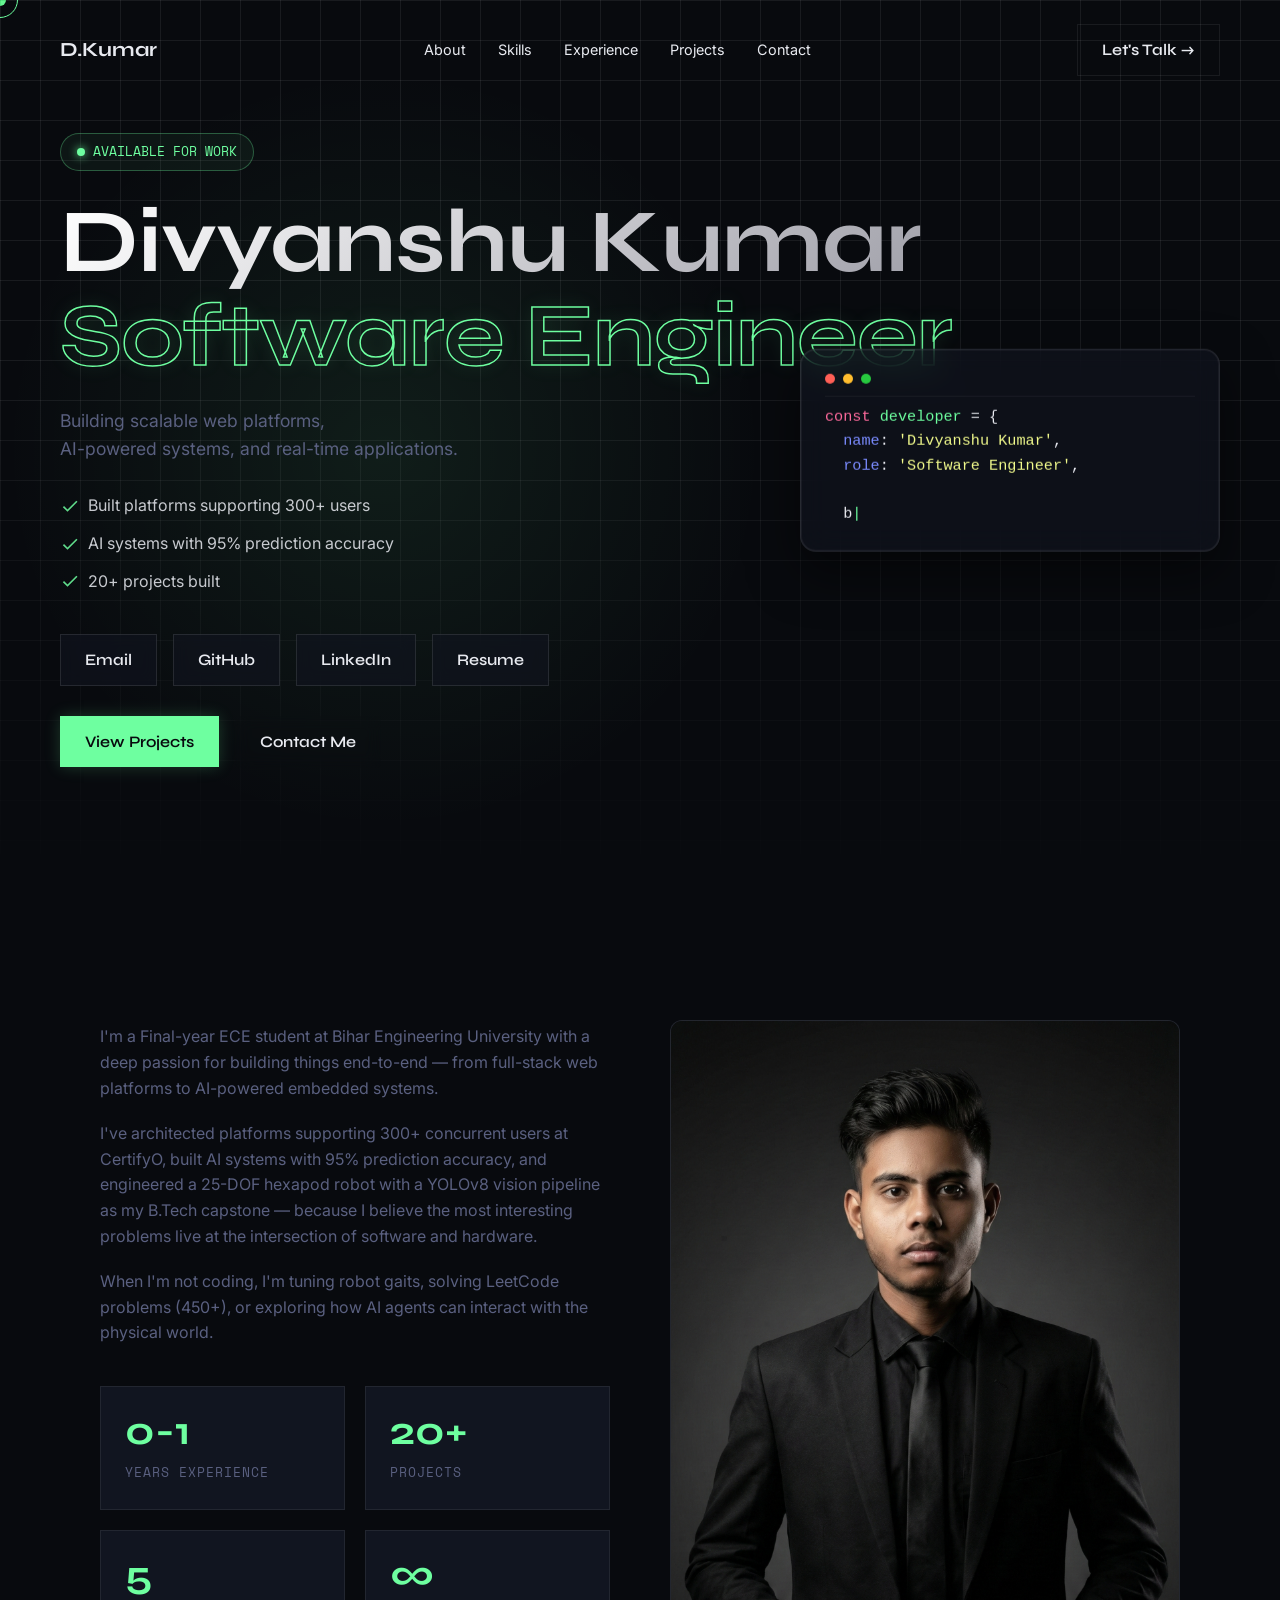
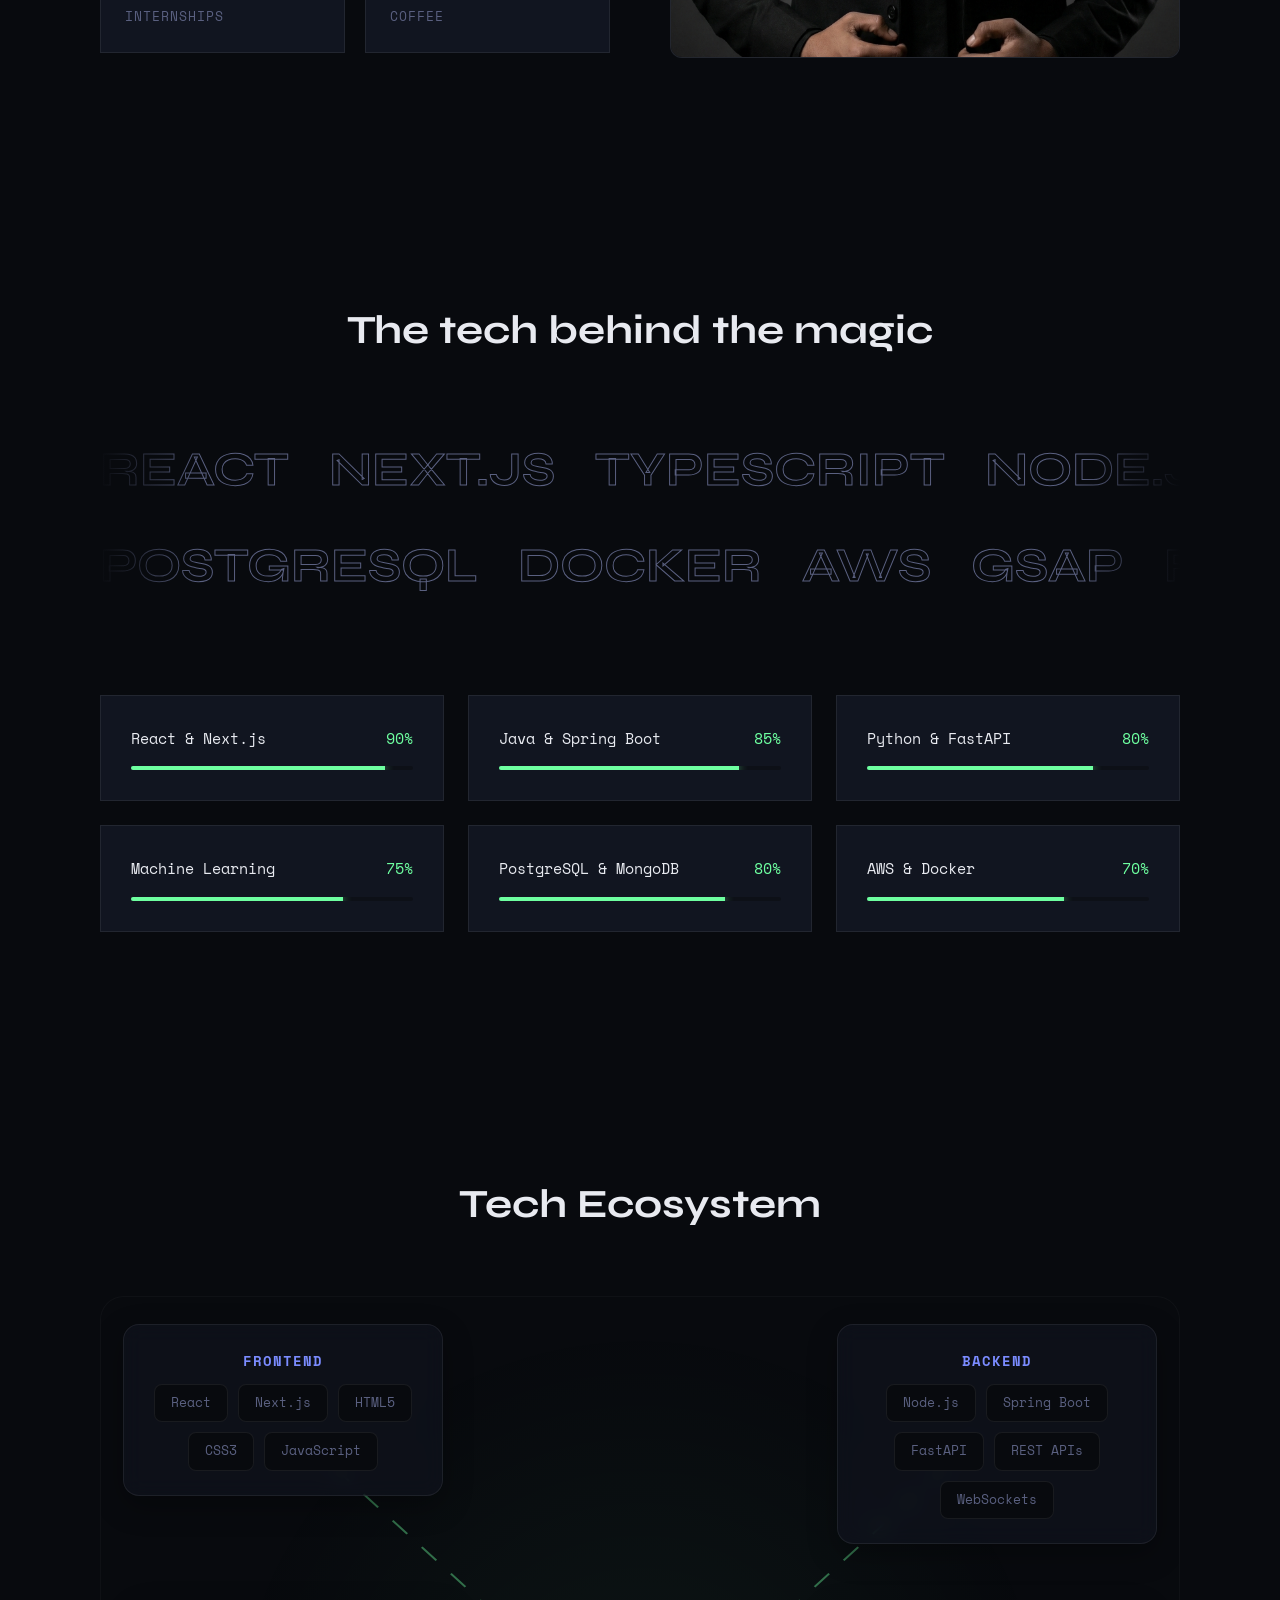
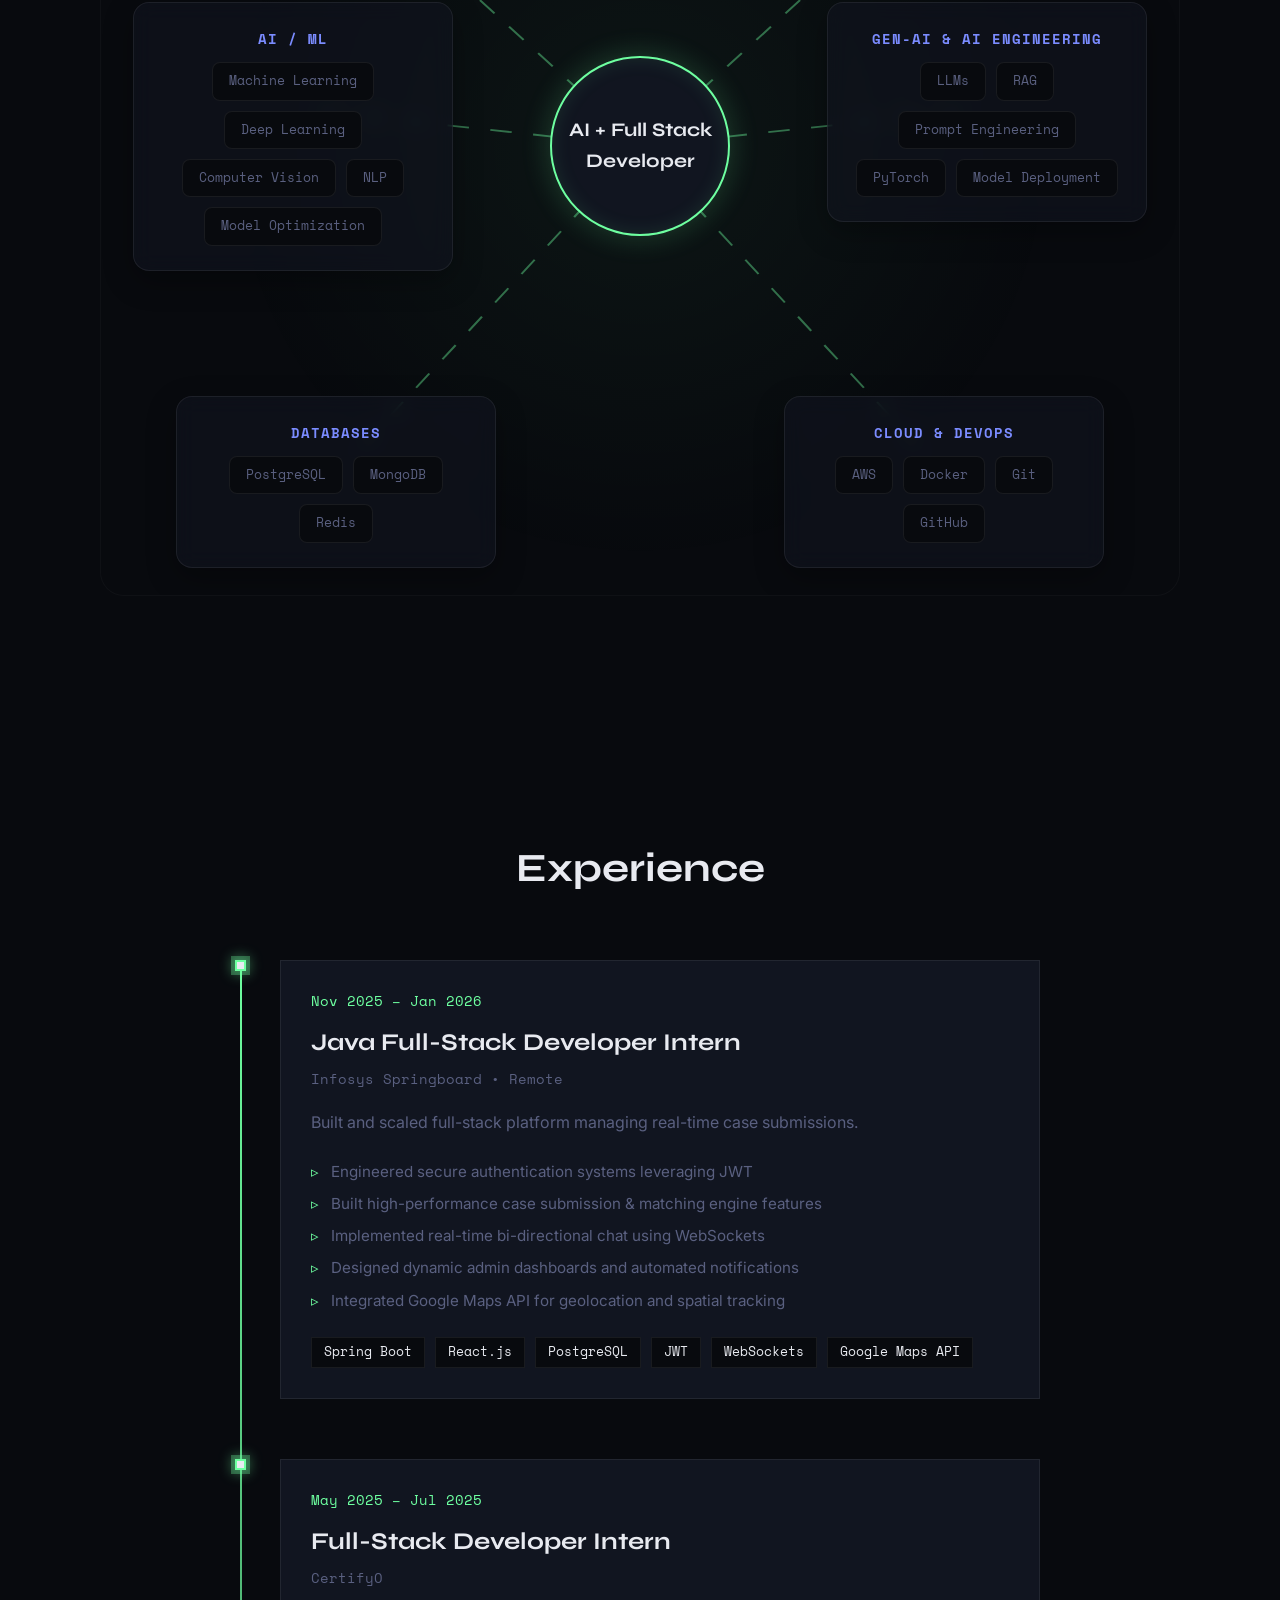
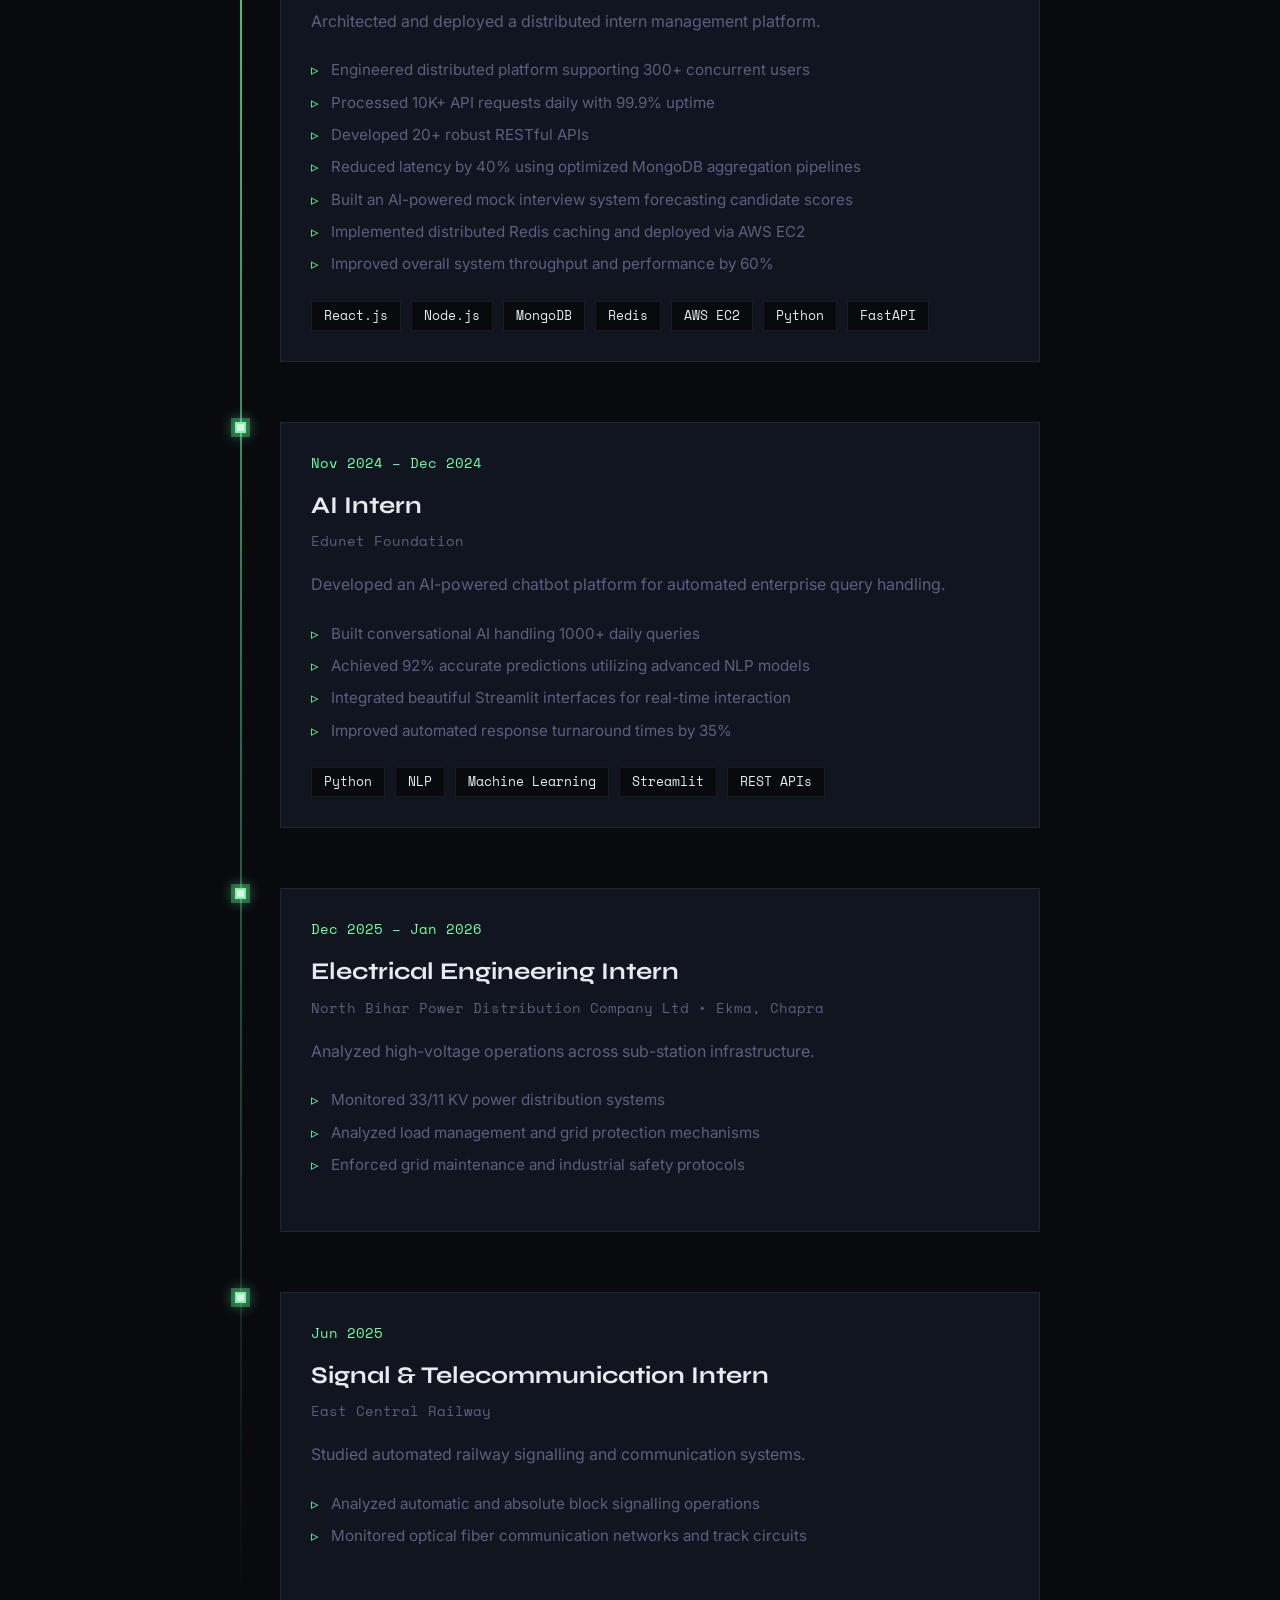
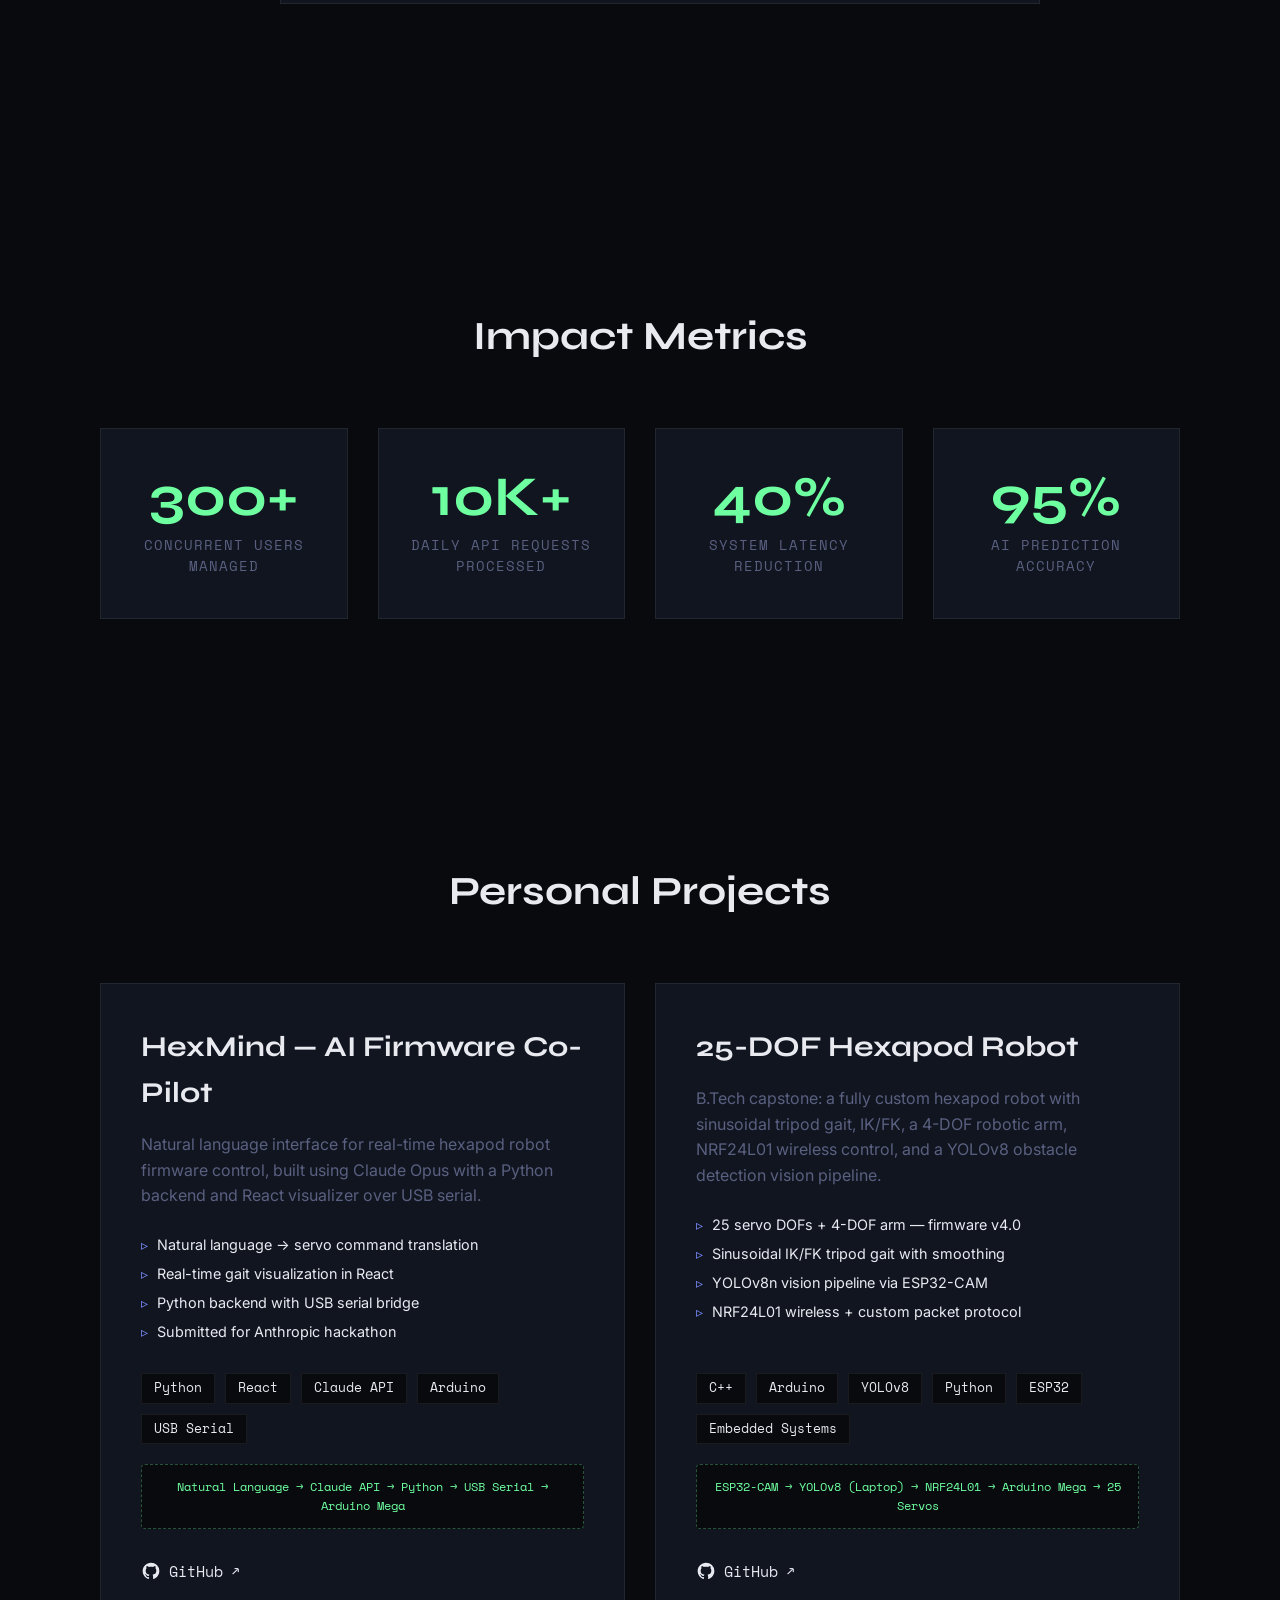
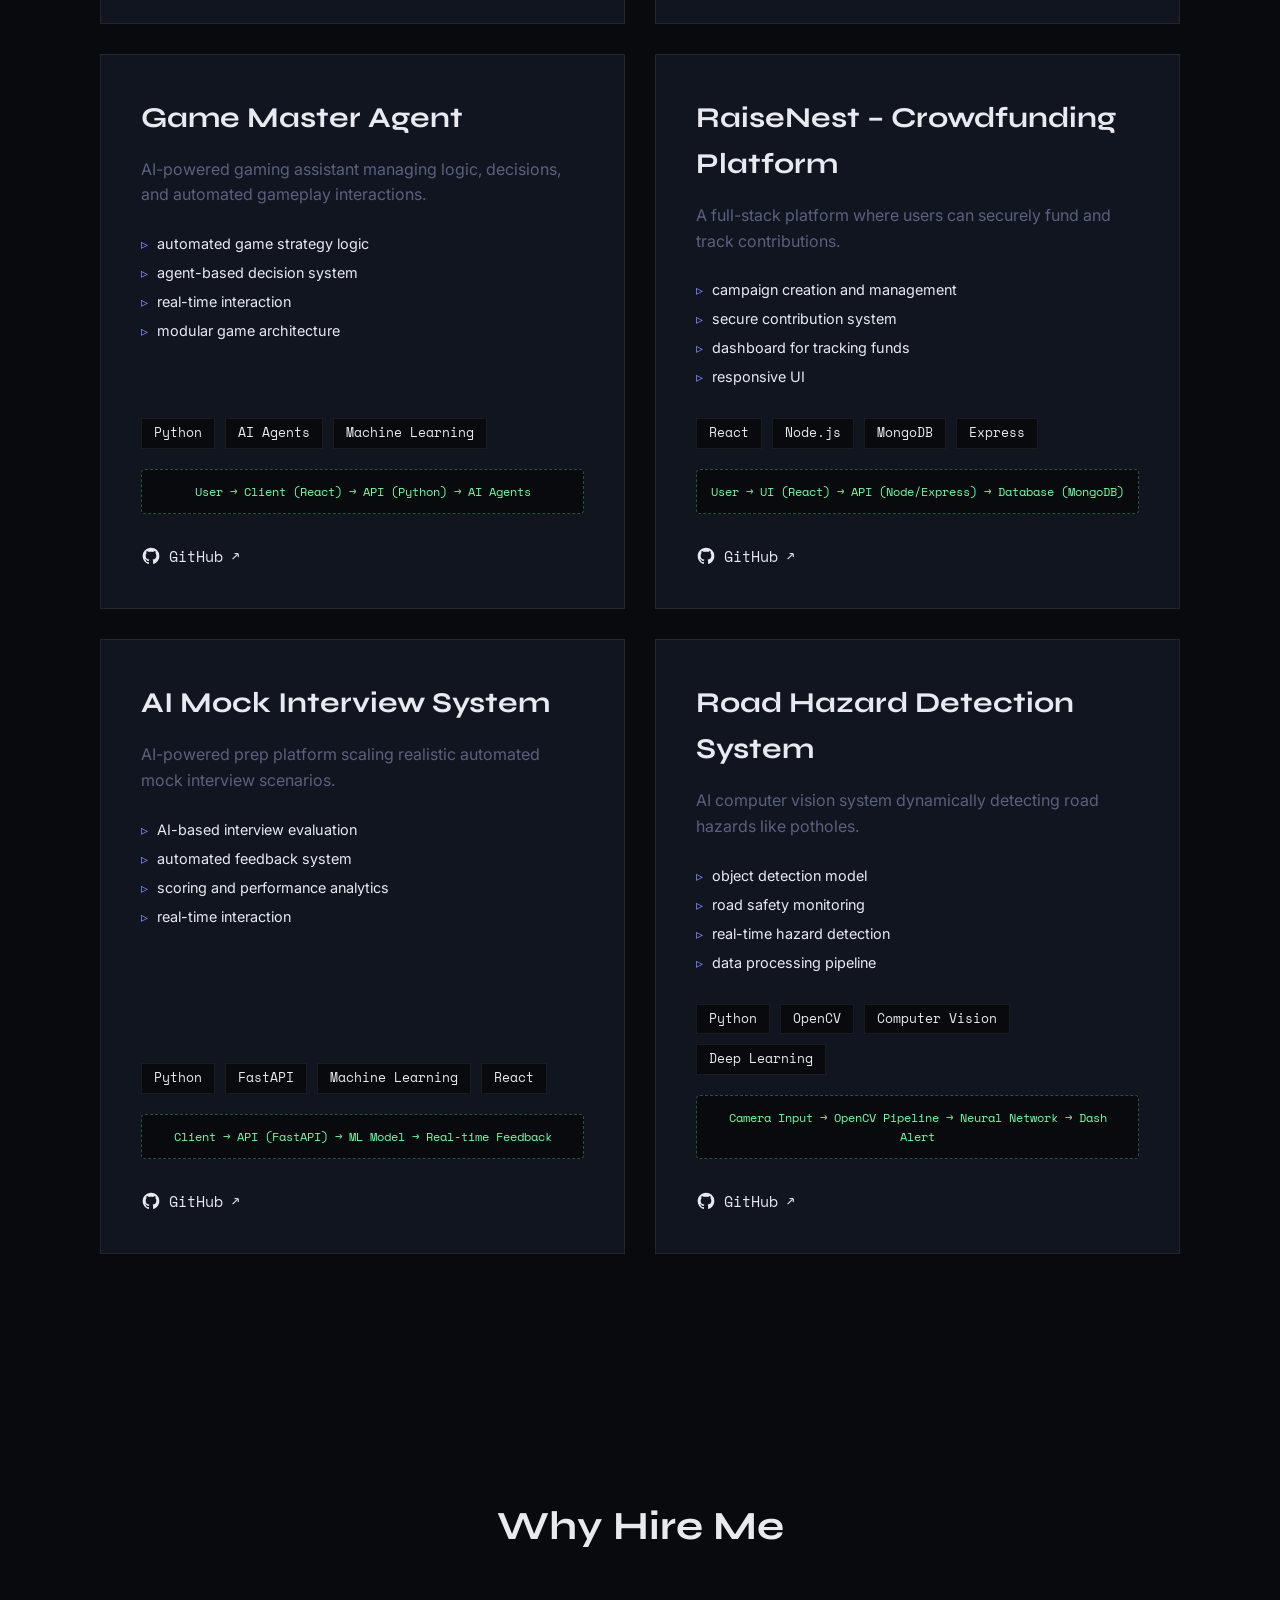
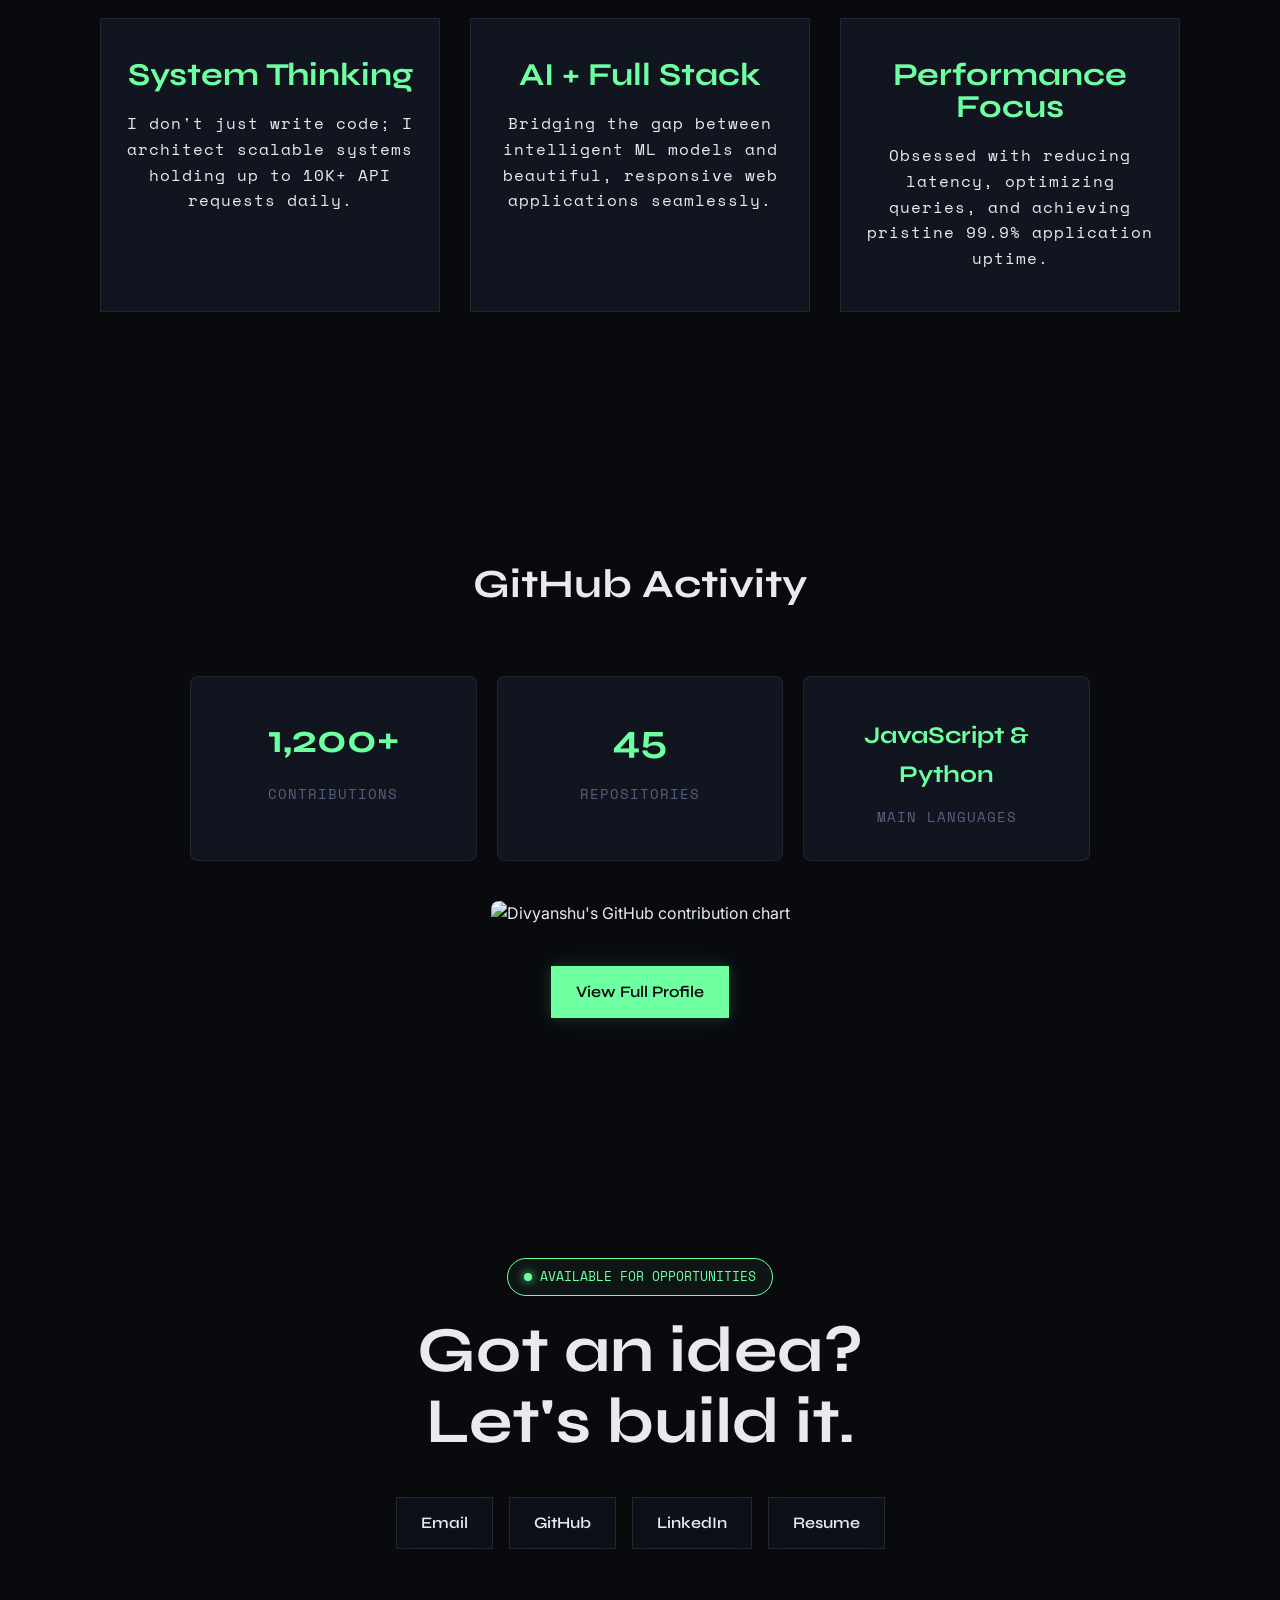
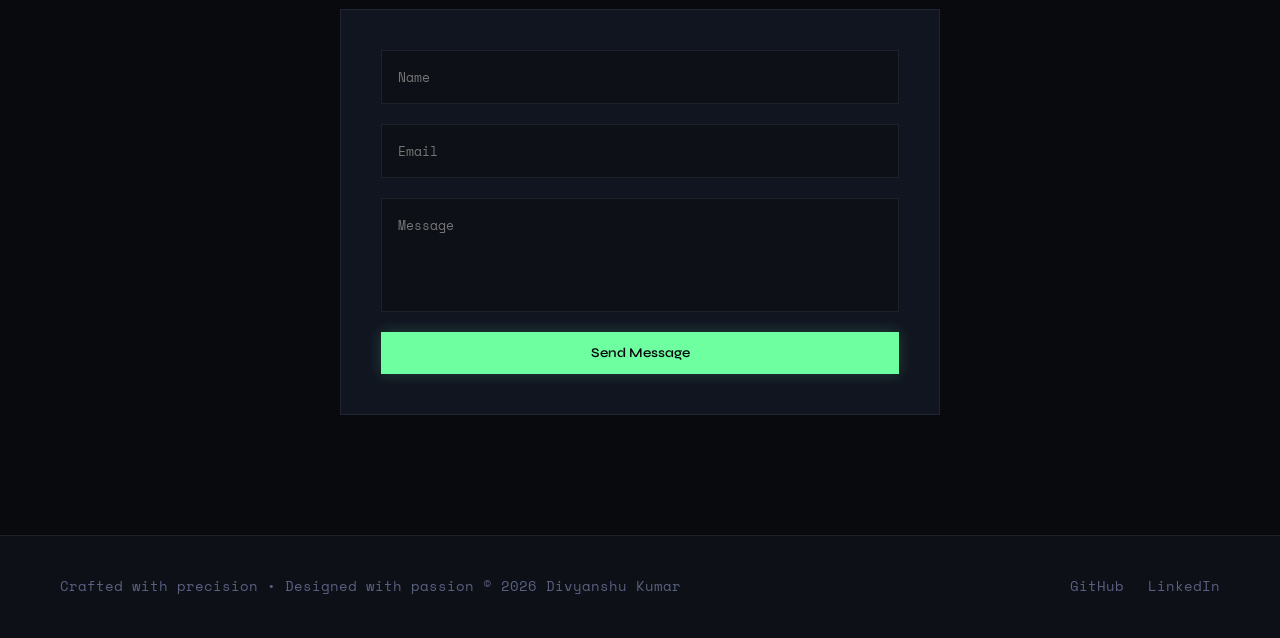
==== index.html @ 24fd0c42 "Initial commit: Portfolio setup with EmailJS and UI fixes" ====
<!DOCTYPE html>
<html lang="en">

<head>
    <meta charset="UTF-8">
    <meta name="viewport" content="width=device-width, initial-scale=1.0">
    <title>Divyanshu Kumar | Developer Portfolio</title>
    <meta name="description" content="Divyanshu Kumar — Full-Stack & AI Developer. Building scalable web platforms, AI systems, and embedded robotics.">
    <meta property="og:title" content="Divyanshu Kumar | Developer Portfolio">
    <meta property="og:description" content="Full-Stack & AI Developer — React, Spring Boot, Python, YOLOv8, Embedded Systems">
    <meta property="og:image" content="Divyanshu_Kumar.png">
    <meta property="og:type" content="website">
    <meta name="robots" content="index, follow">
    <meta name="author" content="Divyanshu Kumar">
    <link rel="icon" href="favicon.ico" type="image/x-icon">
    <link rel="preconnect" href="https://fonts.googleapis.com">
    <link rel="preconnect" href="https://fonts.gstatic.com" crossorigin>
    <link
        href="https://fonts.googleapis.com/css2?family=Inter:wght@400;500;600&family=Space+Mono:wght@400;700&family=Syne:wght@400;600;700&display=swap"
        rel="stylesheet">
    <link rel="stylesheet" href="styles.css">
    <script src="https://cdn.jsdelivr.net/npm/@emailjs/browser@4/dist/email.min.js"></script>
    <script>
      emailjs.init('mRfMW4-UsBu7-JGQT');
    </script>
</head>

<body>
    <div class="cursor"></div>
    <div class="cursor-ring"></div>

    <nav id="navbar">
        <div class="nav-left">D.Kumar</div>
        <div class="nav-links">
            <a href="#about">About</a>
            <a href="#skills">Skills</a>
            <a href="#experience">Experience</a>
            <a href="#projects">Projects</a>
            <a href="#contact">Contact</a>
        </div>
        <div class="nav-right">
            <a href="#contact" class="btn">Let's Talk →</a>
        </div>
    </nav>

    <header id="hero">
        <div class="grid-overlay"></div>
        <div class="glow-bg"></div>

        <div class="hero-content">
            <div class="label scroll-reveal"
                style="display: inline-flex; align-items: center; gap: 8px; font-family: var(--font-mono); color: var(--accent); background: rgba(110, 255, 160, 0.05); border: 1px solid rgba(110, 255, 160, 0.3); padding: 8px 16px; border-radius: 50px; margin-bottom: 24px;">
                <span
                    style="width: 8px; height: 8px; background: var(--accent); border-radius: 50%; box-shadow: 0 0 10px var(--accent); animation: blink 1.5s infinite;"></span>
                Available for work
            </div>
            <h1 class="scroll-reveal"><span class="text-gradient">Divyanshu Kumar</span><br><span
                    class="outline">Software Engineer</span></h1>

            <p class="hero-value-prop scroll-reveal"
                style="font-size: 1.1rem; color: var(--muted); margin-bottom: 30px; line-height: 1.6;">
                Building scalable web platforms,<br>AI-powered systems, and real-time applications.
            </p>

            <div class="credibility-badges scroll-reveal"
                style="display: flex; flex-direction: column; gap: 12px; margin-bottom: 40px;">
                <span class="badge-item"><svg viewBox="0 0 24 24"
                        style="width: 20px; height: 20px; color: var(--accent); vertical-align: middle; margin-right: 8px;">
                        <path fill="currentColor" d="M9 16.17L4.83 12l-1.42 1.41L9 19 21 7l-1.41-1.41z" />
                    </svg> Built platforms supporting 300+ users</span>
                <span class="badge-item"><svg viewBox="0 0 24 24"
                        style="width: 20px; height: 20px; color: var(--accent); vertical-align: middle; margin-right: 8px;">
                        <path fill="currentColor" d="M9 16.17L4.83 12l-1.42 1.41L9 19 21 7l-1.41-1.41z" />
                    </svg> AI systems with 95% prediction accuracy</span>
                <span class="badge-item"><svg viewBox="0 0 24 24"
                        style="width: 20px; height: 20px; color: var(--accent); vertical-align: middle; margin-right: 8px;">
                        <path fill="currentColor" d="M9 16.17L4.83 12l-1.42 1.41L9 19 21 7l-1.41-1.41z" />
                    </svg> 20+ projects built</span>
            </div>

            <div class="hero-links scroll-reveal" style="display: flex; gap: 16px; margin-bottom: 30px;">
                <a href="mailto:dk5506934@gmail.com" class="btn secondary">Email</a>
                <a href="https://github.com/Divyanshu-2907" target="_blank" rel="noopener noreferrer"
                    class="btn secondary">GitHub</a>
                <a href="https://www.linkedin.com/in/divyanshukr004" target="_blank" rel="noopener noreferrer"
                    class="btn secondary">LinkedIn</a>
                <a href="Divyanshu_Kumar_Resume.pdf" target="_blank" rel="noopener noreferrer"
                    class="btn secondary">Resume</a>
            </div>

            <div class="hero-btns">
                <a href="#projects" class="btn primary">View Projects</a>
                <a href="#contact" class="btn secondary"
                    style="background: transparent; border-color: transparent;">Contact Me</a>
            </div>

            <div class="scroll-indicator">
                <div class="mouse"></div>
            </div>
        </div>

        <div class="hero-code-block">
            <div class="panel-header">
                <span class="dot" style="background:#ff5f56"></span>
                <span class="dot" style="background:#ffbd2e"></span>
                <span class="dot" style="background:#27c93f"></span>
            </div>
            <pre><code id="typing-code"></code></pre>
        </div>
    </header>

    <section id="about" class="section">
        <div class="two-col">
            <div class="about-text scroll-reveal">
                <p>I'm a Final-year ECE student at Bihar Engineering University with a deep passion 
                for building things end-to-end — from full-stack web platforms to AI-powered embedded systems.</p>
                <p>I've architected platforms supporting 300+ concurrent users at CertifyO, built 
                AI systems with 95% prediction accuracy, and engineered a 25-DOF hexapod robot 
                with a YOLOv8 vision pipeline as my B.Tech capstone — because I believe the most 
                interesting problems live at the intersection of software and hardware.</p>
                <p>When I'm not coding, I'm tuning robot gaits, solving LeetCode problems (450+), 
                or exploring how AI agents can interact with the physical world.</p>

                <div class="stats-grid">
                    <div class="stat-box">
                        <h3>0-1</h3>
                        <span>Years Experience</span>
                    </div>
                    <div class="stat-box">
                        <h3>20+</h3>
                        <span>Projects</span>
                    </div>
                    <div class="stat-box">
                        <h3>5</h3>
                        <span>Internships</span>
                    </div>
                    <div class="stat-box">
                        <h3>∞</h3>
                        <span>Coffee</span>
                    </div>
                </div>
            </div>
            <div class="about-image scroll-reveal">
                <!-- Replace 'profile.jpg' with the actual path to your photo -->
                <img src="Divyanshu_Kumar.png" alt="Divyanshu Kumar" class="profile-photo">
            </div>
        </div>
    </section>

    <section id="skills" class="section">
        <h2 class="title scroll-reveal">The tech behind the magic</h2>

        <div class="marquee-wrapper scroll-reveal">
            <div class="marquee row-1">
                <span>React</span><span>Next.js</span><span>TypeScript</span>
                <span>Node.js</span><span>Tailwind</span><span>MongoDB</span>
                <!-- duplicate below -->
                <span>React</span><span>Next.js</span><span>TypeScript</span>
                <span>Node.js</span><span>Tailwind</span><span>MongoDB</span>
            </div>
            <div class="marquee row-2">
                <span>PostgreSQL</span>
                <span>Docker</span>
                <span>AWS</span>
                <span>GSAP</span>
                <span>Framer Motion</span>

                <span>PostgreSQL</span>
                <span>Docker</span>
                <span>AWS</span>
                <span>GSAP</span>
                <span>Framer Motion</span>
            </div>
        </div>

        <div class="skills-grid scroll-reveal">
            <div class="skill-card">
                <div class="skill-info">
                    <span class="skill-name">React & Next.js</span>
                    <span class="skill-pct">90%</span>
                </div>
                <div class="progress-bar">
                    <div class="fill" style="width:0" data-width="90%"></div>
                </div>
            </div>

            <div class="skill-card">
                <div class="skill-info">
                    <span class="skill-name">Java & Spring Boot</span>
                    <span class="skill-pct">85%</span>
                </div>
                <div class="progress-bar">
                    <div class="fill" style="width:0" data-width="85%"></div>
                </div>
            </div>

            <div class="skill-card">
                <div class="skill-info">
                    <span class="skill-name">Python & FastAPI</span>
                    <span class="skill-pct">80%</span>
                </div>
                <div class="progress-bar">
                    <div class="fill" style="width:0" data-width="80%"></div>
                </div>
            </div>

            <div class="skill-card">
                <div class="skill-info">
                    <span class="skill-name">Machine Learning</span>
                    <span class="skill-pct">75%</span>
                </div>
                <div class="progress-bar">
                    <div class="fill" style="width:0" data-width="75%"></div>
                </div>
            </div>

            <div class="skill-card">
                <div class="skill-info">
                    <span class="skill-name">PostgreSQL & MongoDB</span>
                    <span class="skill-pct">80%</span>
                </div>
                <div class="progress-bar">
                    <div class="fill" style="width:0" data-width="80%"></div>
                </div>
            </div>

            <div class="skill-card">
                <div class="skill-info">
                    <span class="skill-name">AWS & Docker</span>
                    <span class="skill-pct">70%</span>
                </div>
                <div class="progress-bar">
                    <div class="fill" style="width:0" data-width="70%"></div>
                </div>
            </div>
        </div>
    </section>

    <section id="tech-stack" class="section">
        <h2 class="title text-center scroll-reveal">Tech Ecosystem</h2>
        <div class="tech-map scroll-reveal">

            <svg class="tech-lines" preserveAspectRatio="none" viewBox="0 0 100 100">
                <line x1="50" y1="50" x2="18" y2="15" />
                <line x1="50" y1="50" x2="82" y2="15" />
                <line x1="50" y1="50" x2="23" y2="85" />
                <line x1="50" y1="50" x2="77" y2="85" />
                <line x1="50" y1="50" x2="19" y2="46" />
                <line x1="50" y1="50" x2="81" y2="46" />
            </svg>

            <div class="tech-center">AI + Full Stack Developer</div>
            <div class="tech-group frontend">
                <h4>Frontend</h4>
                <div class="tech-nodes">
                    <span data-tooltip="Used to build scalable UI components">React</span>
                    <span data-tooltip="React framework for production">Next.js</span>
                    <span data-tooltip="Modern web semantics">HTML5</span>
                    <span data-tooltip="Premium styling">CSS3</span>
                    <span data-tooltip="Client scripting logic">JavaScript</span>
                </div>
            </div>
            <div class="tech-group backend">
                <h4>Backend</h4>
                <div class="tech-nodes">
                    <span data-tooltip="Fast event-driven runtime">Node.js</span>
                    <span data-tooltip="Enterprise-grade Java backend">Spring Boot</span>
                    <span data-tooltip="High performance Python APIs">FastAPI</span>
                    <span data-tooltip="Scalable architecture">REST APIs</span>
                    <span data-tooltip="Real-time connections">WebSockets</span>
                </div>
            </div>
            <div class="tech-group db">
                <h4>Databases</h4>
                <div class="tech-nodes">
                    <span data-tooltip="Relational data modeling">PostgreSQL</span>
                    <span data-tooltip="Flexible document storage">MongoDB</span>
                    <span data-tooltip="In-memory caching">Redis</span>
                </div>
            </div>
            <div class="tech-group cloud">
                <h4>Cloud & DevOps</h4>
                <div class="tech-nodes">
                    <span data-tooltip="EC2, S3, RDS deployments">AWS</span>
                    <span data-tooltip="Containerized environments">Docker</span>
                    <span data-tooltip="Version control">Git</span>
                    <span data-tooltip="Repository management">GitHub</span>
                </div>
            </div>
            <div class="tech-group ml">
                <h4>AI / ML</h4>
                <div class="tech-nodes">
                    <span data-tooltip="Core ML algorithms and modeling">Machine Learning</span>
                    <span data-tooltip="Neural networks and deep architectures">Deep Learning</span>
                    <span data-tooltip="Image detection using YOLO, OpenCV">Computer Vision</span>
                    <span data-tooltip="Text processing and language models">NLP</span>
                    <span data-tooltip="Improving model performance and efficiency">Model Optimization</span>
                </div>
            </div>
            <div class="tech-group genai">
                <h4>Gen-AI & AI Engineering</h4>
                <div class="tech-nodes">
                    <span data-tooltip="Large Language Models like GPT">LLMs</span>
                    <span data-tooltip="Retrieval-Augmented Generation systems">RAG</span>
                    <span data-tooltip="Designing effective AI prompts">Prompt Engineering</span>
                    <span data-tooltip="Deep learning framework used in projects">PyTorch</span>
                    <span data-tooltip="Serving ML models via APIs (FastAPI)">Model Deployment</span>
                </div>
            </div>
        </div>
    </section>

    <section id="experience" class="section">
        <h2 class="title scroll-reveal">Experience</h2>
        <div class="timeline scroll-reveal">
            <div class="t-line"></div>

            <div class="t-item scroll-reveal">
                <div class="t-dot"></div>
                <div class="t-content">
                    <span class="t-date">Nov 2025 – Jan 2026</span>
                    <h3>Java Full-Stack Developer Intern</h3>
                    <span class="t-company">Infosys Springboard &bull; Remote</span>
                    <p>Built and scaled full-stack platform managing real-time case submissions.</p>
                    <ul class="t-bullets">
                        <li>Engineered secure authentication systems leveraging JWT</li>
                        <li>Built high-performance case submission & matching engine features</li>
                        <li>Implemented real-time bi-directional chat using WebSockets</li>
                        <li>Designed dynamic admin dashboards and automated notifications</li>
                        <li>Integrated Google Maps API for geolocation and spatial tracking</li>
                    </ul>
                    <div class="t-tags">
                        <span>Spring
                            Boot</span><span>React.js</span><span>PostgreSQL</span><span>JWT</span><span>WebSockets</span><span>Google
                            Maps API</span>
                    </div>
                </div>
            </div>

            <div class="t-item scroll-reveal">
                <div class="t-dot"></div>
                <div class="t-content">
                    <span class="t-date">May 2025 – Jul 2025</span>
                    <h3>Full-Stack Developer Intern</h3>
                    <span class="t-company">CertifyO</span>
                    <p>Architected and deployed a distributed intern management platform.</p>
                    <ul class="t-bullets">
                        <li>Engineered distributed platform supporting 300+ concurrent users</li>
                        <li>Processed 10K+ API requests daily with 99.9% uptime</li>
                        <li>Developed 20+ robust RESTful APIs</li>
                        <li>Reduced latency by 40% using optimized MongoDB aggregation pipelines</li>
                        <li>Built an AI-powered mock interview system forecasting candidate scores</li>
                        <li>Implemented distributed Redis caching and deployed via AWS EC2</li>
                        <li>Improved overall system throughput and performance by 60%</li>
                    </ul>
                    <div class="t-tags">
                        <span>React.js</span><span>Node.js</span><span>MongoDB</span><span>Redis</span><span>AWS
                            EC2</span><span>Python</span><span>FastAPI</span>
                    </div>
                </div>
            </div>

            <div class="t-item scroll-reveal">
                <div class="t-dot"></div>
                <div class="t-content">
                    <span class="t-date">Nov 2024 – Dec 2024</span>
                    <h3>AI Intern</h3>
                    <span class="t-company">Edunet Foundation</span>
                    <p>Developed an AI-powered chatbot platform for automated enterprise query handling.</p>
                    <ul class="t-bullets">
                        <li>Built conversational AI handling 1000+ daily queries</li>
                        <li>Achieved 92% accurate predictions utilizing advanced NLP models</li>
                        <li>Integrated beautiful Streamlit interfaces for real-time interaction</li>
                        <li>Improved automated response turnaround times by 35%</li>
                    </ul>
                    <div class="t-tags">
                        <span>Python</span><span>NLP</span><span>Machine Learning</span><span>Streamlit</span><span>REST
                            APIs</span>
                    </div>
                </div>
            </div>

            <div class="t-item scroll-reveal">
                <div class="t-dot"></div>
                <div class="t-content">
                    <span class="t-date">Dec 2025 – Jan 2026</span>
                    <h3>Electrical Engineering Intern</h3>
                    <span class="t-company">North Bihar Power Distribution Company Ltd &bull; Ekma, Chapra</span>
                    <p>Analyzed high-voltage operations across sub-station infrastructure.</p>
                    <ul class="t-bullets">
                        <li>Monitored 33/11 KV power distribution systems</li>
                        <li>Analyzed load management and grid protection mechanisms</li>
                        <li>Enforced grid maintenance and industrial safety protocols</li>
                    </ul>
                </div>
            </div>

            <div class="t-item scroll-reveal">
                <div class="t-dot"></div>
                <div class="t-content">
                    <span class="t-date">Jun 2025</span>
                    <h3>Signal & Telecommunication Intern</h3>
                    <span class="t-company">East Central Railway</span>
                    <p>Studied automated railway signalling and communication systems.</p>
                    <ul class="t-bullets">
                        <li>Analyzed automatic and absolute block signalling operations</li>
                        <li>Monitored optical fiber communication networks and track circuits</li>
                    </ul>
                </div>
            </div>
        </div>
    </section>

    <section id="impact" class="section">
        <h2 class="title text-center scroll-reveal">Impact Metrics</h2>
        <div class="impact-grid scroll-reveal">
            <div class="impact-card">
                <h3><span class="impact-number" data-target="300">0</span>+</h3>
                <p>Concurrent Users Managed</p>
            </div>
            <div class="impact-card">
                <h3><span class="impact-number" data-target="10">0</span>K+</h3>
                <p>Daily API Requests Processed</p>
            </div>
            <div class="impact-card">
                <h3><span class="impact-number" data-target="40">0</span>%</h3>
                <p>System Latency Reduction</p>
            </div>
            <div class="impact-card">
                <h3><span class="impact-number" data-target="95">0</span>%</h3>
                <p>AI Prediction Accuracy</p>
            </div>
        </div>
    </section>

    <section id="projects" class="section">
        <h2 class="title scroll-reveal">Personal Projects</h2>
        <div class="projects-grid scroll-reveal">

            <div class="project-card">
                <div class="p-info">
                    <h3>HexMind — AI Firmware Co-Pilot</h3>
                    <p>Natural language interface for real-time hexapod robot firmware control, built using Claude Opus with a Python backend and React visualizer over USB serial.</p>
                    <ul class="p-bullets">
                        <li>Natural language → servo command translation</li>
                        <li>Real-time gait visualization in React</li>
                        <li>Python backend with USB serial bridge</li>
                        <li>Submitted for Anthropic hackathon</li>
                    </ul>
                    <div class="t-tags">
                        <span>Python</span><span>React</span><span>Claude API</span><span>Arduino</span><span>USB Serial</span>
                    </div>
                    <div class="p-arch">Natural Language → Claude API → Python → USB Serial → Arduino Mega</div>
                    <div class="p-links">
                        <a href="https://github.com/Divyanshu-2907/Hexmind" target="_blank" rel="noopener noreferrer">
                            <svg viewBox="0 0 24 24"><path d="M12 2C6.477 2 2 6.477 2 12c0 4.42 2.87 8.17 6.84 9.5.5.08.66-.23.66-.5v-1.69c-2.77.6-3.36-1.34-3.36-1.34-.45-1.16-1.11-1.47-1.11-1.47-.91-.62.07-.6.07-.6 1 .07 1.53 1.03 1.53 1.03.87 1.52 2.34 1.07 2.91.83.09-.65.35-1.09.63-1.34-2.22-.25-4.55-1.11-4.55-4.92 0-1.11.38-2 1.03-2.71-.1-.25-.45-1.29.1-2.64 0 0 .84-.27 2.75 1.02.79-.22 1.65-.33 2.5-.33.85 0 1.71.11 2.5.33 1.91-1.29 2.75-1.02 2.75-1.02.55 1.35.2 2.39.1 2.64.65.71 1.03 1.6 1.03 2.71 0 3.82-2.34 4.66-4.57 4.91.36.31.69.92.69 1.85V21c0 .27.16.59.67.5C19.14 20.16 22 16.42 22 12A10 10 0 0012 2z"/></svg>
                            GitHub <span class="arrow">↗</span>
                        </a>
                    </div>
                </div>
            </div>

            <div class="project-card">
                <div class="p-info">
                    <h3>25-DOF Hexapod Robot</h3>
                    <p>B.Tech capstone: a fully custom hexapod robot with sinusoidal tripod gait, IK/FK, a 4-DOF robotic arm, NRF24L01 wireless control, and a YOLOv8 obstacle detection vision pipeline.</p>
                    <ul class="p-bullets">
                        <li>25 servo DOFs + 4-DOF arm — firmware v4.0</li>
                        <li>Sinusoidal IK/FK tripod gait with smoothing</li>
                        <li>YOLOv8n vision pipeline via ESP32-CAM</li>
                        <li>NRF24L01 wireless + custom packet protocol</li>
                    </ul>
                    <div class="t-tags">
                        <span>C++</span><span>Arduino</span><span>YOLOv8</span><span>Python</span><span>ESP32</span><span>Embedded Systems</span>
                    </div>
                    <div class="p-arch">ESP32-CAM → YOLOv8 (Laptop) → NRF24L01 → Arduino Mega → 25 Servos</div>
                    <div class="p-links">
                        <a href="https://github.com/Divyanshu-2907/Hexapod_Robot" target="_blank" rel="noopener noreferrer">
                            <svg viewBox="0 0 24 24"><path d="M12 2C6.477 2 2 6.477 2 12c0 4.42 2.87 8.17 6.84 9.5.5.08.66-.23.66-.5v-1.69c-2.77.6-3.36-1.34-3.36-1.34-.45-1.16-1.11-1.47-1.11-1.47-.91-.62.07-.6.07-.6 1 .07 1.53 1.03 1.53 1.03.87 1.52 2.34 1.07 2.91.83.09-.65.35-1.09.63-1.34-2.22-.25-4.55-1.11-4.55-4.92 0-1.11.38-2 1.03-2.71-.1-.25-.45-1.29.1-2.64 0 0 .84-.27 2.75 1.02.79-.22 1.65-.33 2.5-.33.85 0 1.71.11 2.5.33 1.91-1.29 2.75-1.02 2.75-1.02.55 1.35.2 2.39.1 2.64.65.71 1.03 1.6 1.03 2.71 0 3.82-2.34 4.66-4.57 4.91.36.31.69.92.69 1.85V21c0 .27.16.59.67.5C19.14 20.16 22 16.42 22 12A10 10 0 0012 2z"/></svg>
                            GitHub <span class="arrow">↗</span>
                        </a>
                    </div>
                </div>
            </div>

            <div class="project-card">
                <div class="p-info">
                    <h3>Game Master Agent</h3>
                    <p>AI-powered gaming assistant managing logic, decisions, and automated gameplay interactions.</p>
                    <ul class="p-bullets">
                        <li>automated game strategy logic</li>
                        <li>agent-based decision system</li>
                        <li>real-time interaction</li>
                        <li>modular game architecture</li>
                    </ul>
                    <div class="t-tags">
                        <span>Python</span><span>AI Agents</span><span>Machine Learning</span>
                    </div>
                    <div class="p-arch">User &rarr; Client (React) &rarr; API (Python) &rarr; AI Agents</div>
                    <div class="p-links">
                        <a href="https://github.com/Divyanshu-2907/Game-Master-Agent" target="_blank"
                            rel="noopener noreferrer">
                            <svg viewBox="0 0 24 24">
                                <path
                                    d="M12 2C6.477 2 2 6.477 2 12c0 4.42 2.87 8.17 6.84 9.5.5.08.66-.23.66-.5v-1.69c-2.77.6-3.36-1.34-3.36-1.34-.45-1.16-1.11-1.47-1.11-1.47-.91-.62.07-.6.07-.6 1 .07 1.53 1.03 1.53 1.03.87 1.52 2.34 1.07 2.91.83.09-.65.35-1.09.63-1.34-2.22-.25-4.55-1.11-4.55-4.92 0-1.11.38-2 1.03-2.71-.1-.25-.45-1.29.1-2.64 0 0 .84-.27 2.75 1.02.79-.22 1.65-.33 2.5-.33.85 0 1.71.11 2.5.33 1.91-1.29 2.75-1.02 2.75-1.02.55 1.35.2 2.39.1 2.64.65.71 1.03 1.6 1.03 2.71 0 3.82-2.34 4.66-4.57 4.91.36.31.69.92.69 1.85V21c0 .27.16.59.67.5C19.14 20.16 22 16.42 22 12A10 10 0 0012 2z" />
                            </svg>
                            GitHub <span class="arrow">↗</span>
                        </a>
                    </div>
                </div>
            </div>

            <div class="project-card">
                <div class="p-info">
                    <h3>RaiseNest – Crowdfunding Platform</h3>
                    <p>A full-stack platform where users can securely fund and track contributions.</p>
                    <ul class="p-bullets">
                        <li>campaign creation and management</li>
                        <li>secure contribution system</li>
                        <li>dashboard for tracking funds</li>
                        <li>responsive UI</li>
                    </ul>
                    <div class="t-tags">
                        <span>React</span><span>Node.js</span><span>MongoDB</span><span>Express</span>
                    </div>
                    <div class="p-arch">User &rarr; UI (React) &rarr; API (Node/Express) &rarr; Database (MongoDB)</div>
                    <div class="p-links">
                        <a href="https://github.com/Divyanshu-2907/RaiseNest-CrowdFunding" target="_blank"
                            rel="noopener noreferrer">
                            <svg viewBox="0 0 24 24">
                                <path
                                    d="M12 2C6.477 2 2 6.477 2 12c0 4.42 2.87 8.17 6.84 9.5.5.08.66-.23.66-.5v-1.69c-2.77.6-3.36-1.34-3.36-1.34-.45-1.16-1.11-1.47-1.11-1.47-.91-.62.07-.6.07-.6 1 .07 1.53 1.03 1.53 1.03.87 1.52 2.34 1.07 2.91.83.09-.65.35-1.09.63-1.34-2.22-.25-4.55-1.11-4.55-4.92 0-1.11.38-2 1.03-2.71-.1-.25-.45-1.29.1-2.64 0 0 .84-.27 2.75 1.02.79-.22 1.65-.33 2.5-.33.85 0 1.71.11 2.5.33 1.91-1.29 2.75-1.02 2.75-1.02.55 1.35.2 2.39.1 2.64.65.71 1.03 1.6 1.03 2.71 0 3.82-2.34 4.66-4.57 4.91.36.31.69.92.69 1.85V21c0 .27.16.59.67.5C19.14 20.16 22 16.42 22 12A10 10 0 0012 2z" />
                            </svg>
                            GitHub <span class="arrow">↗</span>
                        </a>
                    </div>
                </div>
            </div>

            <div class="project-card">
                <div class="p-info">
                    <h3>AI Mock Interview System</h3>
                    <p>AI-powered prep platform scaling realistic automated mock interview scenarios.</p>
                    <ul class="p-bullets">
                        <li>AI-based interview evaluation</li>
                        <li>automated feedback system</li>
                        <li>scoring and performance analytics</li>
                        <li>real-time interaction</li>
                    </ul>
                    <div class="t-tags">
                        <span>Python</span><span>FastAPI</span><span>Machine Learning</span><span>React</span>
                    </div>
                    <div class="p-arch">Client &rarr; API (FastAPI) &rarr; ML Model &rarr; Real-time Feedback</div>
                    <div class="p-links">
                        <a href="https://github.com/Divyanshu-2907/AI_Mock_Interview" target="_blank"
                            rel="noopener noreferrer">
                            <svg viewBox="0 0 24 24">
                                <path
                                    d="M12 2C6.477 2 2 6.477 2 12c0 4.42 2.87 8.17 6.84 9.5.5.08.66-.23.66-.5v-1.69c-2.77.6-3.36-1.34-3.36-1.34-.45-1.16-1.11-1.47-1.11-1.47-.91-.62.07-.6.07-.6 1 .07 1.53 1.03 1.53 1.03.87 1.52 2.34 1.07 2.91.83.09-.65.35-1.09.63-1.34-2.22-.25-4.55-1.11-4.55-4.92 0-1.11.38-2 1.03-2.71-.1-.25-.45-1.29.1-2.64 0 0 .84-.27 2.75 1.02.79-.22 1.65-.33 2.5-.33.85 0 1.71.11 2.5.33 1.91-1.29 2.75-1.02 2.75-1.02.55 1.35.2 2.39.1 2.64.65.71 1.03 1.6 1.03 2.71 0 3.82-2.34 4.66-4.57 4.91.36.31.69.92.69 1.85V21c0 .27.16.59.67.5C19.14 20.16 22 16.42 22 12A10 10 0 0012 2z" />
                            </svg>
                            GitHub <span class="arrow">↗</span>
                        </a>
                    </div>
                </div>
            </div>

            <div class="project-card">
                <div class="p-info">
                    <h3>Road Hazard Detection System</h3>
                    <p>AI computer vision system dynamically detecting road hazards like potholes.</p>
                    <ul class="p-bullets">
                        <li>object detection model</li>
                        <li>road safety monitoring</li>
                        <li>real-time hazard detection</li>
                        <li>data processing pipeline</li>
                    </ul>
                    <div class="t-tags">
                        <span>Python</span><span>OpenCV</span><span>Computer Vision</span><span>Deep Learning</span>
                    </div>
                    <div class="p-arch">Camera Input &rarr; OpenCV Pipeline &rarr; Neural Network &rarr; Dash Alert
                    </div>
                    <div class="p-links">
                        <a href="https://github.com/Divyanshu-2907/Road_Hazard_Detection" target="_blank"
                            rel="noopener noreferrer">
                            <svg viewBox="0 0 24 24">
                                <path
                                    d="M12 2C6.477 2 2 6.477 2 12c0 4.42 2.87 8.17 6.84 9.5.5.08.66-.23.66-.5v-1.69c-2.77.6-3.36-1.34-3.36-1.34-.45-1.16-1.11-1.47-1.11-1.47-.91-.62.07-.6.07-.6 1 .07 1.53 1.03 1.53 1.03.87 1.52 2.34 1.07 2.91.83.09-.65.35-1.09.63-1.34-2.22-.25-4.55-1.11-4.55-4.92 0-1.11.38-2 1.03-2.71-.1-.25-.45-1.29.1-2.64 0 0 .84-.27 2.75 1.02.79-.22 1.65-.33 2.5-.33.85 0 1.71.11 2.5.33 1.91-1.29 2.75-1.02 2.75-1.02.55 1.35.2 2.39.1 2.64.65.71 1.03 1.6 1.03 2.71 0 3.82-2.34 4.66-4.57 4.91.36.31.69.92.69 1.85V21c0 .27.16.59.67.5C19.14 20.16 22 16.42 22 12A10 10 0 0012 2z" />
                            </svg>
                            GitHub <span class="arrow">↗</span>
                        </a>
                    </div>
                </div>
            </div>

        </div>
    </section>

    <section id="why-hire-me" class="section">
        <h2 class="title text-center scroll-reveal">Why Hire Me</h2>
        <div class="impact-grid scroll-reveal" style="grid-template-columns: repeat(auto-fit, minmax(250px, 1fr));">
            <div class="impact-card">
                <h3 style="font-size: 2rem; margin-bottom: 20px;">System Thinking</h3>
                <p style="text-transform: none; font-size: 1rem; color: var(--text);">I don't just write code; I
                    architect scalable systems holding up to 10K+ API requests daily.</p>
            </div>
            <div class="impact-card">
                <h3 style="font-size: 2rem; margin-bottom: 20px;">AI + Full Stack</h3>
                <p style="text-transform: none; font-size: 1rem; color: var(--text);">Bridging the gap between
                    intelligent ML models and beautiful, responsive web applications seamlessly.</p>
            </div>
            <div class="impact-card">
                <h3 style="font-size: 2rem; margin-bottom: 20px;">Performance Focus</h3>
                <p style="text-transform: none; font-size: 1rem; color: var(--text);">Obsessed with reducing latency,
                    optimizing queries, and achieving pristine 99.9% application uptime.</p>
            </div>
        </div>
    </section>

    <section id="github" class="section">
            <h2 class="title text-center scroll-reveal">GitHub Activity</h2>
            <div class="github-container scroll-reveal">
                <div class="github-stats">
                    <div class="g-stat">
                        <h3>1,200+</h3><span>Contributions</span>
                    </div>
                    <div class="g-stat">
                        <h3>45</h3><span>Repositories</span>
                    </div>
                    <div class="g-stat">
                        <h3 style="font-size: 1.5rem; margin-top: 10px;">JavaScript & Python</h3><span>Main
                            Languages</span>
                    </div>
                </div>

                <div style="text-align:center; margin: 20px 0;">
                    <img 
                        src="https://ghchart.rshah.org/6effa0/Divyanshu-2907" 
                        alt="Divyanshu's GitHub contribution chart"
                        style="max-width:100%; border-radius:8px;"
                    />
                </div>

                <div class="text-center" style="margin-top: 40px;">
                    <a href="https://github.com/Divyanshu-2907" target="_blank" class="btn primary">View Full
                        Profile</a>
                </div>
            </div>
        </section>

        <section id="contact" class="section text-center">
            <div class="contact-wrap scroll-reveal">
                <div class="label"
                    style="display: inline-flex; align-items: center; gap: 8px; margin-bottom: 20px; font-family: var(--font-mono); color: var(--accent); background: rgba(110, 255, 160, 0.05); border: 1px solid var(--accent); padding: 8px 16px; border-radius: 50px;">
                    <span
                        style="width: 8px; height: 8px; background: var(--accent); border-radius: 50%; box-shadow: 0 0 10px var(--accent); animation: blink 1.5s infinite;"></span>
                    Available for opportunities
                </div>
                <h2 class="large-title">Got an idea?<br>Let's build it.</h2>
                <div class="contact-links">
                    <a href="mailto:dk5506934@gmail.com" class="btn secondary">Email</a>
                    <a href="https://github.com/Divyanshu-2907" target="_blank" rel="noopener noreferrer"
                        class="btn secondary">GitHub</a>
                    <a href="https://www.linkedin.com/in/divyanshukr004" target="_blank" rel="noopener noreferrer"
                        class="btn secondary">LinkedIn</a>
                    <a href="Divyanshu_Kumar_Resume.pdf" target="_blank" rel="noopener noreferrer"
                        class="btn secondary">Resume</a>
                </div>

                <div class="contact-card">
                    <form id="contact-form">
                        <input type="text" id="name" name="name" placeholder="Name" required>
                        <input type="email" id="email" name="email" placeholder="Email" required>
                        <textarea id="message" name="message" rows="4" placeholder="Message" required></textarea>
                        <input type="text" name="_honey" style="display:none" tabindex="-1" autocomplete="off">
                        <input type="hidden" name="_captcha" value="false">
                        <button type="submit" id="submit-btn" class="btn primary">Send Message</button>
                    </form>
                    <div id="success-msg" class="hidden">
                        <div class="check">✓</div>
                        <h3>Message Sent!</h3>
                        <p>I will get back to you shortly.</p>
                    </div>
                </div>
            </div>
        </section>

        <footer>
            <div class="f-left">Crafted with precision &bull; Designed with passion &copy; 2026 Divyanshu Kumar</div>
            <div class="f-right">
                <a href="https://github.com/Divyanshu-2907" target="_blank" rel="noopener noreferrer">GitHub</a>
                <a href="https://www.linkedin.com/in/divyanshukr004" target="_blank"
                    rel="noopener noreferrer">LinkedIn</a>
            </div>
        </footer>

        <script src="script.js"></script>
</body>

</html>
---- styles.css ----
:root {
  --bg: #080a0e;
  --bg2: #0d1017;
  --surface: #111520;
  --border: rgba(255, 255, 255, 0.07);
  --accent: #6effa0;
  --accent2: #7b8cff;
  --accent3: #ff6b9d;
  --text: #e8eaf0;
  --muted: #5a6080;

  --font-display: 'Syne', sans-serif;
  --font-mono: 'Space Mono', monospace;
  --font-body: 'Inter', sans-serif;
}

* {
  margin: 0;
  padding: 0;
  box-sizing: border-box;
  cursor: none;
}

body {
  background: var(--bg);
  color: var(--text);
  font-family: var(--font-body);
  overflow-x: hidden;
  line-height: 1.6;
}

html {
  scroll-behavior: smooth;
}

::selection {
  background: var(--accent);
  color: var(--bg);
}

/* Typography */
h1,
h2,
h3,
.logo,
.title,
.large-title {
  font-family: var(--font-display);
}

.mono,
.stat-box span,
.t-date,
.t-tags span,
input,
textarea {
  font-family: var(--font-mono);
}

/* Cursor */
.cursor {
  position: fixed;
  width: 12px;
  height: 12px;
  background: var(--accent);
  border-radius: 50%;
  pointer-events: none;
  mix-blend-mode: difference;
  z-index: 9999;
  transform: translate(-50%, -50%);
  transition: width 0.2s ease, height 0.2s ease;
}

.cursor-ring {
  position: fixed;
  width: 36px;
  height: 36px;
  border: 1px solid var(--accent);
  border-radius: 50%;
  pointer-events: none;
  z-index: 9998;
  transform: translate(-50%, -50%);
  transition: width 0.2s ease, height 0.2s ease;
}

.cursor.hovered {
  width: 40px;
  height: 40px;
  background: rgba(110, 255, 160, 0.2);
  mix-blend-mode: normal;
  border: 1px solid var(--accent);
}

/* Layout */
.section {
  padding: 120px 60px;
  max-width: 1200px;
  margin: 0 auto;
}

.text-center {
  text-align: center;
}

.hidden {
  display: none !important;
}

/* Buttons */
.btn {
  display: inline-block;
  padding: 12px 24px;
  font-family: var(--font-display);
  font-weight: 600;
  text-decoration: none;
  color: var(--text);
  border: 1px solid var(--border);
  background: transparent;
  transition: 0.3s ease transform, 0.2s ease color;
}

.btn.primary {
  background: var(--accent);
  color: var(--bg);
  border-color: var(--accent);
  box-shadow: 0 0 15px rgba(110, 255, 160, 0.2);
}

.btn.primary:hover {
  background: #55e088;
  transform: translateY(-2px);
}

.btn.secondary {
  background: rgba(17, 21, 32, 0.6);
  backdrop-filter: blur(8px);
  border: 1px solid rgba(255, 255, 255, 0.1);
  transition: 0.3s cubic-bezier(0.2, 0.8, 0.2, 1);
}

.btn.secondary:hover {
  border-color: var(--accent);
  color: var(--accent);
  background: rgba(110, 255, 160, 0.05);
  transform: translateY(-3px);
  box-shadow: 0 10px 20px rgba(0, 0, 0, 0.2);
}

/* Navbar */
nav {
  position: fixed;
  top: 0;
  left: 0;
  right: 0;
  padding: 24px 60px;
  display: flex;
  justify-content: space-between;
  align-items: center;
  z-index: 1000;
  transition: 0.3s ease;
  background: transparent;
}

nav.scrolled {
  padding: 16px 60px;
  background: rgba(8, 10, 14, 0.8);
  backdrop-filter: blur(10px);
  border-bottom: 1px solid var(--border);
}

.nav-left {
  font-family: var(--font-display);
  font-weight: 700;
  font-size: 1.25rem;
}

.nav-links {
  display: flex;
  gap: 32px;
}

.nav-links a {
  color: var(--text);
  text-decoration: none;
  font-size: 0.9rem;
  position: relative;
  transition: color 0.2s ease;
}

.nav-links a::after {
  content: '';
  position: absolute;
  bottom: -4px;
  left: 0;
  width: 0;
  height: 1px;
  background: var(--accent);
  transition: width 0.3s ease;
}

.nav-links a:hover {
  color: var(--accent);
}

.nav-links a:hover::after {
  width: 100%;
}

/* Hero */
#hero {
  min-height: 100vh;
  display: flex;
  align-items: center;
  padding: 120px 60px;
  position: relative;
  overflow: hidden;
}

.grid-overlay {
  position: absolute;
  inset: 0;
  background-size: 40px 40px;
  background-image:
    linear-gradient(to right, var(--border) 1px, transparent 1px),
    linear-gradient(to bottom, var(--border) 1px, transparent 1px);
  mask-image: linear-gradient(to bottom, black 40%, transparent 100%);
  -webkit-mask-image: linear-gradient(to bottom, black 40%, transparent 100%);
  z-index: -2;
}

.glow-bg {
  position: absolute;
  top: 50%;
  left: 30%;
  width: 60vw;
  height: 60vw;
  background: radial-gradient(circle, rgba(110, 255, 160, 0.08) 0%, transparent 70%);
  transform: translate(-50%, -50%);
  z-index: -1;
}

.label {
  display: inline-block;
  padding: 6px 12px;
  border: 1px solid var(--accent);
  color: var(--accent);
  font-family: var(--font-mono);
  font-size: 0.8rem;
  text-transform: uppercase;
  margin-bottom: 24px;
}

#hero h1 {
  font-size: clamp(3.5rem, 7vw, 6rem);
  line-height: 1.05;
  margin-bottom: 24px;
  letter-spacing: -1px;
}

.text-gradient {
  background: linear-gradient(135deg, #ffffff, #a1a1aa);
  -webkit-background-clip: text;
  -webkit-text-fill-color: transparent;
  display: inline-block;
}

.outline {
  color: transparent;
  -webkit-text-stroke: 1.5px var(--accent);
  text-shadow: 0 0 20px rgba(110, 255, 160, 0.1);
}

.badge-item {
  display: flex;
  align-items: center;
  color: var(--text);
  opacity: 0.85;
  font-size: 1rem;
  transition: 0.3s ease transform, 0.3s ease color;
  cursor: default;
}
.badge-item:hover {
  opacity: 1;
  transform: translateX(8px);
  color: var(--accent);
}

#typewriter {
  font-size: 1.1rem;
  color: var(--muted);
  max-width: 500px;
  margin-bottom: 40px;
  min-height: 3em;
}

.hero-btns {
  display: flex;
  gap: 16px;
}

/* Hero Code Block */
.hero-code-block {
  position: absolute;
  right: 60px;
  top: 50%;
  transform: translateY(-50%);
  background: rgba(17, 21, 32, 0.6);
  backdrop-filter: blur(16px);
  border: 1px solid rgba(255, 255, 255, 0.1);
  padding: 24px;
  width: 420px;
  font-family: var(--font-mono);
  font-size: 0.95rem;
  box-shadow: 0 20px 50px rgba(0, 0, 0, 0.5), inset 0 0 0 1px rgba(255, 255, 255, 0.05);
  border-radius: 16px;
  transition: 0.4s cubic-bezier(0.2, 0.8, 0.2, 1);
  opacity: 0;
  animation: fadeInCode 1s ease forwards 0.3s;
}

.hero-code-block:hover {
  border-color: rgba(110, 255, 160, 0.3);
  box-shadow: 0 30px 60px rgba(0, 0, 0, 0.6), 0 0 30px rgba(110, 255, 160, 0.15);
  transform: translateY(-52%) scale(1.02);
}

@keyframes fadeInCode {
  from {
    opacity: 0;
    transform: translateY(-40%);
  }

  to {
    opacity: 1;
    transform: translateY(-50%);
  }
}

.panel-header {
  display: flex;
  gap: 8px;
  margin-bottom: 8px;
  padding-bottom: 12px;
  border-bottom: 1px solid rgba(255, 255, 255, 0.05);
}

.dot {
  width: 10px;
  height: 10px;
  border-radius: 50%;
}

.hero-code-block pre {
  margin: 0;
  color: var(--text);
  white-space: pre-wrap;
}

#typing-code::after {
  content: "|";
  animation: blink 1s infinite;
  color: var(--accent);
}

@keyframes blink {
  0% {
    opacity: 1;
  }

  50% {
    opacity: 0;
  }

  100% {
    opacity: 1;
  }
}

.keyword {
  color: var(--accent3);
}

.variable {
  color: var(--accent);
}

.property {
  color: var(--accent2);
}

.string {
  color: #f1fa8c;
}

.method {
  color: #8be9fd;
}

/* About */
.two-col {
  display: grid;
  grid-template-columns: 1fr 1fr;
  gap: 60px;
  align-items: center;
}

.about-text p {
  color: var(--muted);
  margin-bottom: 20px;
}

.stats-grid {
  display: grid;
  grid-template-columns: 1fr 1fr;
  gap: 20px;
  margin-top: 40px;
}

.stat-box {
  background: var(--surface);
  border: 1px solid var(--border);
  padding: 24px;
  transition: 0.3s ease transform;
}

.stat-box:hover {
  transform: translateY(-5px);
  border-color: var(--accent);
}

.stat-box h3 {
  font-size: 2.5rem;
  color: var(--accent);
  line-height: 1;
  margin-bottom: 8px;
}

.stat-box span {
  font-size: 0.8rem;
  color: var(--muted);
  text-transform: uppercase;
  letter-spacing: 1px;
}

.about-image {
  position: relative;
}

.profile-photo {
  width: 100%;
  aspect-ratio: 4/5;
  object-fit: cover;
  background: var(--surface);
  border: 1px solid var(--border);
  border-radius: 12px;
  filter: grayscale(20%);
  transition: 0.4s ease;
  display: block;
}

.profile-photo:hover {
  filter: grayscale(0%);
  border-color: var(--accent);
  box-shadow: 0 10px 30px rgba(110, 255, 160, 0.1);
  transform: translateY(-5px);
}

.corner-tag {
  position: absolute;
  bottom: -20px;
  left: -20px;
  background: var(--bg);
  border: 1px solid var(--border);
  padding: 12px 24px;
  font-family: var(--font-mono);
  font-size: 0.8rem;
  border-left: 2px solid var(--accent);
}

/* Skills */
.title {
  font-size: 2.5rem;
  margin-bottom: 60px;
  text-align: center;
}

.marquee-wrapper {
  overflow: hidden;
  margin-bottom: 80px;
  position: relative;
}

.marquee-wrapper::before,
.marquee-wrapper::after {
  content: '';
  position: absolute;
  top: 0;
  bottom: 0;
  width: 100px;
  z-index: 2;
}

.marquee-wrapper::before {
  left: 0;
  background: linear-gradient(to right, var(--bg), transparent);
}

.marquee-wrapper::after {
  right: 0;
  background: linear-gradient(to left, var(--bg), transparent);
}

.marquee {
  display: flex;
  gap: 40px;
  font-family: var(--font-display);
  font-size: 3rem;
  font-weight: 700;
  color: transparent;
  -webkit-text-stroke: 1px var(--muted);
  text-transform: uppercase;
  white-space: nowrap;
  padding: 10px 0;
}

.marquee span:hover {
  color: var(--text);
  -webkit-text-stroke: 0;
  text-shadow: 0 0 20px rgba(255, 255, 255, 0.2);
  transition: color 0.2s ease;
}

.row-1 {
  animation: scroll-left 20s linear infinite;
}

.row-2 {
  animation: scroll-right 25s linear infinite;
}

@keyframes scroll-left {
  0% {
    transform: translateX(0);
  }

  100% {
    transform: translateX(-50%);
  }
}

@keyframes scroll-right {
  0% {
    transform: translateX(-50%);
  }

  100% {
    transform: translateX(0);
  }
}

.skills-grid {
  display: grid;
  grid-template-columns: repeat(3, 1fr);
  gap: 24px;
}

.skill-card {
  background: var(--surface);
  border: 1px solid var(--border);
  padding: 30px;
  transition: 0.3s ease all;
}

.skill-card:hover {
  transform: translateY(-5px);
  border-color: rgba(110, 255, 160, 0.4);
  box-shadow: 0 10px 30px rgba(110, 255, 160, 0.05);
}

.skill-info {
  display: flex;
  justify-content: space-between;
  margin-bottom: 16px;
  font-family: var(--font-mono);
  font-size: 0.95rem;
}

.skill-name {
  color: var(--text);
}

.skill-pct {
  color: var(--accent);
}

.progress-bar {
  width: 100%;
  height: 4px;
  background: var(--bg2);
  border-radius: 4px;
  overflow: hidden;
  position: relative;
}

.progress-bar .fill {
  position: absolute;
  top: 0;
  left: 0;
  bottom: 0;
  background: var(--accent);
  box-shadow: 0 0 10px var(--accent);
  transition: width 1.5s cubic-bezier(0.2, 0.8, 0.2, 1);
}

/* Experience */
.timeline {
  max-width: 800px;
  margin: 0 auto;
  position: relative;
  padding-left: 40px;
}

.t-line {
  position: absolute;
  left: 0;
  top: 0;
  bottom: 0;
  width: 2px;
  background: linear-gradient(to bottom, var(--accent), transparent);
  transform-origin: top;
  transform: scaleY(0);
}

.timeline.active .t-line {
  transform: scaleY(1);
  transition: transform 1.5s cubic-bezier(0.1, 0.7, 0.1, 1);
}

.t-item {
  position: relative;
  margin-bottom: 60px;
}

.t-dot {
  position: absolute;
  left: -45px;
  top: 0;
  width: 11px;
  height: 11px;
  background: var(--bg);
  border: 2px solid var(--accent);
  transition: 0.4s ease;
  box-shadow: 0 0 0 4px rgba(110, 255, 160, 0.05);
}

.t-item.active .t-dot,
.t-item:hover .t-dot {
  background: var(--text);
  box-shadow: 0 0 15px var(--accent), 0 0 0 4px rgba(110, 255, 160, 0.3);
}

.t-content {
  background: var(--surface);
  border: 1px solid var(--border);
  padding: 30px;
  transition: 0.3s ease transform;
}

.t-item:hover .t-content {
  transform: translateX(10px);
  border-color: var(--border);
  background: var(--bg2);
}

.t-date {
  color: var(--accent);
  font-size: 0.85rem;
  display: block;
  margin-bottom: 12px;
}

.t-content h3 {
  font-size: 1.5rem;
  margin-bottom: 4px;
}

.t-company {
  color: var(--muted);
  font-family: var(--font-mono);
  font-size: 0.9rem;
  display: block;
  margin-bottom: 20px;
}

.t-content p {
  color: var(--muted);
  margin-bottom: 24px;
}

.t-bullets {
  list-style: none;
  margin-bottom: 24px;
  color: var(--muted);
  font-family: var(--font-body);
  font-size: 0.95rem;
}

.t-bullets li {
  position: relative;
  padding-left: 20px;
  margin-bottom: 8px;
}

.t-bullets li::before {
  content: '▹';
  position: absolute;
  left: 0;
  color: var(--accent);
}

.t-tags {
  display: flex;
  gap: 10px;
  flex-wrap: wrap;
}

.t-tags span {
  padding: 4px 12px;
  border: 1px solid var(--border);
  font-size: 0.8rem;
  background: var(--bg);
}

/* Projects */
.p-arch {
  margin-top: 20px;
  padding: 12px;
  background: var(--bg);
  border: 1px dashed rgba(110, 255, 160, 0.3);
  border-radius: 4px;
  font-family: var(--font-mono);
  font-size: 0.75rem;
  color: var(--accent);
  text-align: center;
  transition: 0.3s;
}

.project-card:hover .p-arch {
  border-color: var(--accent);
  box-shadow: 0 0 10px rgba(110, 255, 160, 0.1);
  background: var(--bg2);
}

.projects-grid {
  display: grid;
  grid-template-columns: 1fr 1fr;
  gap: 30px;
}

.project-card {
  background: var(--surface);
  border: 1px solid var(--border);
  display: flex;
  flex-direction: column;
  transition: 0.3s ease all;
  position: relative;
  overflow: hidden;
}

.project-card::before {
  content: '';
  position: absolute;
  top: 0;
  left: 50%;
  transform: translateX(-50%);
  width: 50%;
  height: 2px;
  background: var(--accent);
  opacity: 0;
  transition: 0.3s;
  box-shadow: 0 0 15px var(--accent);
}

.project-card:hover {
  background: var(--bg2);
  transform: translateY(-5px);
  border-color: rgba(110, 255, 160, 0.3);
  box-shadow: 0 10px 30px rgba(110, 255, 160, 0.05);
}

.project-card:hover::before {
  opacity: 1;
}

.project-card.full-width {
  grid-column: 1 / -1;
  flex-direction: row;
}

.p-image {
  background: var(--bg2);
  aspect-ratio: 16/9;
  display: flex;
  align-items: center;
  justify-content: center;
  font-family: var(--font-mono);
  color: var(--muted);
  position: relative;
  overflow: hidden;
}

.project-card.full-width .p-image {
  width: 60%;
  aspect-ratio: auto;
  border-right: 2px solid var(--border);
}

.p-image::before {
  content: '';
  position: absolute;
  inset: 0;
}

.p-image.alpha::before {
  background: radial-gradient(circle, rgba(110, 255, 160, 0.1), transparent);
}

.p-image.beta::before {
  background: radial-gradient(circle, rgba(123, 140, 255, 0.1), transparent);
}

.p-image.gamma::before {
  background: radial-gradient(circle, rgba(255, 107, 157, 0.1), transparent);
}

.p-info {
  padding: 40px;
  display: flex;
  flex-direction: column;
  flex: 1;
}

.p-info h3 {
  font-size: 1.8rem;
  margin-bottom: 16px;
}

.p-info p {
  color: var(--muted);
  margin-bottom: 24px;
  flex: 0 0 auto;
}

.p-bullets {
  list-style: none;
  margin-bottom: 24px;
  color: var(--text);
  font-family: var(--font-body);
  font-size: 0.9rem;
  flex: 1;
}

.p-bullets li {
  position: relative;
  padding-left: 16px;
  margin-bottom: 6px;
}

.p-bullets li::before {
  content: '▹';
  position: absolute;
  left: 0;
  color: var(--accent2);
}

.p-links {
  margin-top: 30px;
  display: flex;
  gap: 20px;
  flex-wrap: wrap;
}

.p-links a {
  color: var(--text);
  font-family: var(--font-mono);
  font-size: 0.95rem;
  text-decoration: none;
  transition: 0.3s ease color;
  display: flex;
  align-items: center;
  gap: 8px;
}

.p-links a svg {
  width: 20px;
  height: 20px;
  fill: currentColor;
}

.p-links a .arrow {
  display: inline-block;
  transition: transform 0.3s ease;
}

.p-links a:hover {
  color: var(--accent);
}

.p-links a:hover .arrow {
  transform: translate(3px, -3px);
}

/* Contact */
.contact-wrap {
  max-width: 600px;
  margin: 0 auto;
}

.large-title {
  font-size: clamp(2.5rem, 5vw, 4rem);
  line-height: 1.1;
  margin-bottom: 40px;
}

.contact-links {
  display: flex;
  gap: 16px;
  justify-content: center;
  margin-bottom: 60px;
  flex-wrap: wrap;
}

.contact-card {
  background: var(--surface);
  border: 1px solid var(--border);
  padding: 40px;
  text-align: left;
}

#contact-form {
  display: flex;
  flex-direction: column;
  gap: 20px;
}

input,
textarea {
  width: 100%;
  background: var(--bg2);
  border: 1px solid var(--border);
  padding: 16px;
  color: var(--text);
  outline: none;
  transition: 0.3s ease border-color;
}

input:focus,
textarea:focus {
  border-color: var(--accent);
}

textarea {
  resize: none;
}

#success-msg {
  text-align: center;
  padding: 40px 0;
}

.check {
  width: 60px;
  height: 60px;
  border: 1px solid var(--accent);
  border-radius: 50%;
  color: var(--accent);
  display: flex;
  align-items: center;
  justify-content: center;
  font-size: 2rem;
  margin: 0 auto 20px;
  background: rgba(110, 255, 160, 0.1);
}

#success-msg h3 {
  color: var(--accent);
  margin-bottom: 10px;
}

#success-msg p {
  color: var(--muted);
}

/* Footer */
footer {
  padding: 40px 60px;
  border-top: 1px solid var(--border);
  display: flex;
  justify-content: space-between;
  font-family: var(--font-mono);
  font-size: 0.85rem;
  background: var(--bg2);
}

.f-left {
  color: var(--muted);
}

.f-right {
  display: flex;
  gap: 24px;
}

.f-right a {
  color: var(--muted);
  text-decoration: none;
  transition: 0.3s;
}

.f-right a:hover {
  color: var(--text);
}

/* Impact Section */
.impact-grid {
  display: grid;
  grid-template-columns: repeat(4, 1fr);
  gap: 30px;
}

.impact-card {
  background: var(--surface);
  border: 1px solid var(--border);
  padding: 40px 20px;
  text-align: center;
  transition: 0.3s ease all;
  position: relative;
  overflow: hidden;
}

.impact-card::before {
  content: '';
  position: absolute;
  top: 0;
  left: 50%;
  transform: translateX(-50%);
  width: 50%;
  height: 2px;
  background: var(--accent);
  opacity: 0;
  transition: 0.3s;
  box-shadow: 0 0 15px var(--accent);
}

.impact-card:hover {
  transform: translateY(-5px);
  border-color: rgba(110, 255, 160, 0.3);
  background: var(--bg2);
}

.impact-card:hover::before {
  opacity: 1;
}

.impact-card h3 {
  font-family: var(--font-display);
  font-size: 3.5rem;
  color: var(--accent);
  margin-bottom: 10px;
  display: flex;
  align-items: center;
  justify-content: center;
  line-height: 1;
}

.impact-card p {
  color: var(--muted);
  font-family: var(--font-mono);
  font-size: 0.85rem;
  text-transform: uppercase;
  letter-spacing: 1px;
}

/* Tech Stack Map */
.tech-map {
  position: relative;
  min-height: 900px;
  display: flex;
  align-items: center;
  justify-content: center;
  background: radial-gradient(circle at center, rgba(110, 255, 160, 0.05), transparent 60%);
  border-radius: 24px;
  border: 1px solid rgba(255, 255, 255, 0.03);
  overflow: hidden;
}

.tech-lines {
  position: absolute;
  top: 0;
  left: 0;
  width: 100%;
  height: 100%;
  z-index: 1;
  pointer-events: none;
}

.tech-lines line {
  stroke: var(--accent);
  stroke-width: 0.2;
  stroke-dasharray: 2;
  opacity: 0.4;
  animation: mapDash 30s linear infinite;
}

@keyframes mapDash {
  to {
    stroke-dashoffset: -100;
  }
}

.tech-center {
  background: var(--surface);
  border: 2px solid var(--accent);
  width: 180px;
  height: 180px;
  border-radius: 50%;
  display: flex;
  align-items: center;
  justify-content: center;
  text-align: center;
  font-family: var(--font-display);
  font-size: 1.2rem;
  font-weight: 700;
  color: var(--text);
  box-shadow: 0 0 30px rgba(110, 255, 160, 0.2), inset 0 0 20px rgba(110, 255, 160, 0.1);
  z-index: 10;
  position: relative;
  animation: floatCenter 6s ease-in-out infinite;
}

@keyframes floatCenter {
  0% { transform: translateY(0px) scale(1); box-shadow: 0 0 30px rgba(110, 255, 160, 0.2), inset 0 0 20px rgba(110, 255, 160, 0.1); }
  50% { transform: translateY(-10px) scale(1.05); box-shadow: 0 0 50px rgba(110, 255, 160, 0.4), inset 0 0 30px rgba(110, 255, 160, 0.2); }
  100% { transform: translateY(0px) scale(1); box-shadow: 0 0 30px rgba(110, 255, 160, 0.2), inset 0 0 20px rgba(110, 255, 160, 0.1); }
}

.tech-group {
  position: absolute;
  width: 320px;
  background: rgba(17, 21, 32, 0.6);
  backdrop-filter: blur(10px);
  border: 1px solid var(--border);
  border-radius: 16px;
  padding: 24px;
  box-shadow: 0 10px 30px rgba(0, 0, 0, 0.3);
  animation: float 7s ease-in-out infinite alternate;
  z-index: 2;
}

.tech-group h4 {
  font-family: var(--font-mono);
  color: var(--accent2);
  margin-bottom: 12px;
  text-align: center;
  font-size: 0.9rem;
  text-transform: uppercase;
  letter-spacing: 1px;
}

.tech-nodes {
  display: flex;
  flex-wrap: wrap;
  gap: 10px;
  justify-content: center;
}

.tech-nodes span {
  background: var(--bg);
  border: 1px solid var(--border);
  padding: 8px 16px;
  font-size: 0.8rem;
  font-family: var(--font-mono);
  color: var(--muted);
  border-radius: 8px;
  transition: 0.3s;
}

.tech-nodes span:hover {
  border-color: var(--accent);
  color: var(--accent);
  background: rgba(110, 255, 160, 0.05);
  box-shadow: 0 0 15px rgba(110, 255, 160, 0.15);
  transform: translateY(-2px);
}

.frontend {
  top: 3%;
  left: 2%;
  animation-delay: 0s;
}

.backend {
  top: 3%;
  right: 2%;
  animation-delay: 1s;
}

.db {
  bottom: 3%;
  left: 7%;
  animation-delay: 2s;
}

.cloud {
  bottom: 3%;
  right: 7%;
  animation-delay: 0.5s;
}

.ml {
  top: 34%;
  left: 3%;
  animation-delay: 1.2s;
}

.genai {
  top: 34%;
  right: 3%;
  animation-delay: 1.5s;
}

@keyframes float {
  0% {
    transform: translateY(0px);
  }

  50% {
    transform: translateY(-15px);
  }

  100% {
    transform: translateY(0px);
  }
}

/* Architecture */
.arch-container {
  display: grid;
  grid-template-columns: 1fr 1fr;
  gap: 40px;
}

.arch-box {
  background: var(--surface);
  border: 1px solid var(--border);
  padding: 40px;
  transition: 0.3s;
}

.arch-box:hover {
  border-color: rgba(123, 140, 255, 0.4);
  box-shadow: 0 0 30px rgba(123, 140, 255, 0.05);
  background: var(--bg2);
}

.arch-box h3 {
  font-size: 1.5rem;
  color: var(--accent2);
  margin-bottom: 12px;
}

.arch-desc {
  color: var(--muted);
  font-size: 0.9rem;
  margin-bottom: 30px;
}

.arch-flow {
  display: flex;
  flex-direction: column;
  align-items: center;
}

.flow-node {
  background: var(--bg);
  border: 1px solid var(--border);
  padding: 12px 24px;
  width: 100%;
  text-align: center;
  font-family: var(--font-mono);
  font-size: 0.85rem;
  color: var(--text);
  transition: 0.3s;
  position: relative;
}

.flow-node:hover {
  border-color: var(--accent);
  color: var(--accent);
  transform: scale(1.02);
}

.flow-arrow {
  color: var(--muted);
  padding: 8px 0;
  font-size: 1.2rem;
  animation: float 3s infinite;
}

/* GitHub Section */
.github-container {
  max-width: 900px;
  margin: 0 auto;
}

.github-stats {
  display: grid;
  grid-template-columns: repeat(3, 1fr);
  gap: 20px;
  margin-bottom: 40px;
}

.g-stat {
  background: var(--surface);
  border: 1px solid var(--border);
  padding: 30px;
  text-align: center;
  border-radius: 8px;
  transition: 0.3s;
}

.g-stat:hover {
  border-color: var(--accent);
  box-shadow: 0 5px 20px rgba(110, 255, 160, 0.05);
  transform: translateY(-5px);
}

.g-stat h3 {
  font-family: var(--font-display);
  font-size: 2.5rem;
  color: var(--accent);
  margin-bottom: 10px;
}

.g-stat span {
  color: var(--muted);
  font-family: var(--font-mono);
  font-size: 0.85rem;
  text-transform: uppercase;
  letter-spacing: 1px;
}

.heatmap-wrapper {
  background: var(--surface);
  border: 1px solid var(--border);
  padding: 30px;
  border-radius: 8px;
  overflow-x: auto;
}

.heatmap-grid {
  display: grid;
  grid-template-rows: repeat(7, 1fr);
  grid-auto-flow: column;
  gap: 4px;
  min-width: 800px;
  margin-bottom: 20px;
}

.heat-cell {
  width: 14px;
  height: 14px;
  background: var(--bg);
  border-radius: 2px;
  transition: 0.2s;
  cursor: pointer;
  position: relative;
}

.heat-cell:hover {
  transform: scale(1.2);
  z-index: 10;
  box-shadow: 0 0 10px var(--accent);
}

.heat-cell[data-level="1"] {
  background: rgba(110, 255, 160, 0.2);
}

.heat-cell[data-level="2"] {
  background: rgba(110, 255, 160, 0.5);
}

.heat-cell[data-level="3"] {
  background: rgba(110, 255, 160, 0.8);
}

.heat-cell[data-level="4"] {
  background: var(--accent);
  box-shadow: 0 0 8px var(--accent);
}

.heatmap-legend {
  display: flex;
  align-items: center;
  justify-content: flex-end;
  gap: 12px;
  font-family: var(--font-mono);
  font-size: 0.75rem;
  color: var(--muted);
}

.legend-scale {
  display: flex;
  gap: 4px;
}

.legend-scale span {
  display: block;
  width: 12px;
  height: 12px;
  border-radius: 2px;
}

.legend-scale .l-1 {
  background: rgba(110, 255, 160, 0.2);
}

.legend-scale .l-2 {
  background: rgba(110, 255, 160, 0.5);
}

.legend-scale .l-3 {
  background: rgba(110, 255, 160, 0.8);
}

.legend-scale .l-4 {
  background: var(--accent);
}

/* Animations */
.scroll-reveal {
  opacity: 0;
  transform: translateY(30px);
  transition: opacity 0.8s ease, transform 0.8s ease;
}

.scroll-reveal.active {
  opacity: 1;
  transform: translateY(0);
}

/* Responsive */
@media(max-width: 900px) {
  .impact-grid {
    grid-template-columns: 1fr 1fr;
  }

  .arch-container {
    grid-template-columns: 1fr;
  }

  .tech-map {
    position: static;
    display: grid;
    grid-template-columns: 1fr;
    gap: 30px;
    min-height: auto;
    padding: 40px 0;
    background: none;
    text-align: center;
  }

  .tech-center {
    margin-bottom: 20px;
    animation: none;
  }

  .tech-group {
    position: static;
    width: 100%;
    animation: none;
  }

  .section,
  nav,
  footer,
  #hero {
    padding-left: 24px;
    padding-right: 24px;
  }

  .nav-links {
    display: none;
  }

  .hero-code-block {
    display: none;
  }

  .two-col,
  .skills-grid,
  .projects-grid {
    grid-template-columns: 1fr;
  }

  .project-card.full-width {
    flex-direction: column;
  }

  .project-card.full-width .p-image {
    width: 100%;
    border-right: none;
    border-bottom: 2px solid var(--border);
  }

  footer {
    flex-direction: column;
    gap: 20px;
    text-align: center;
  }
}
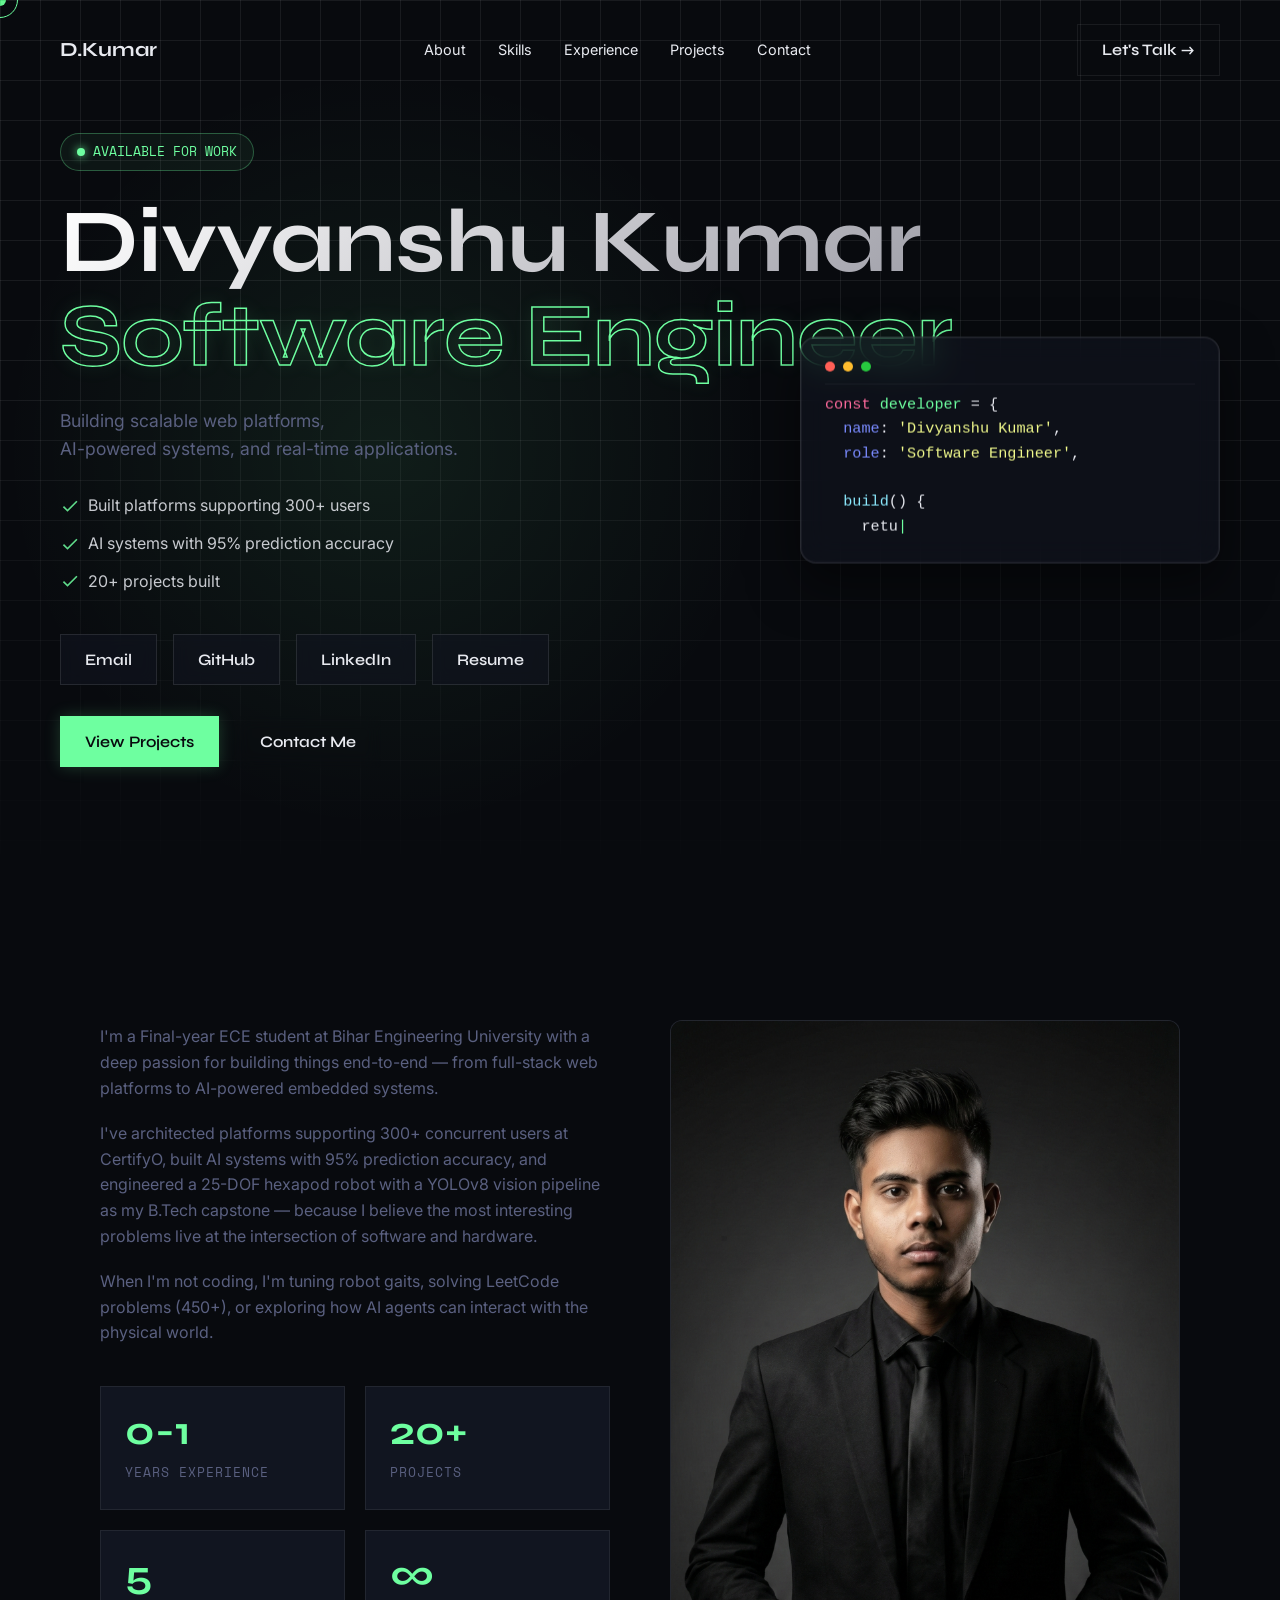
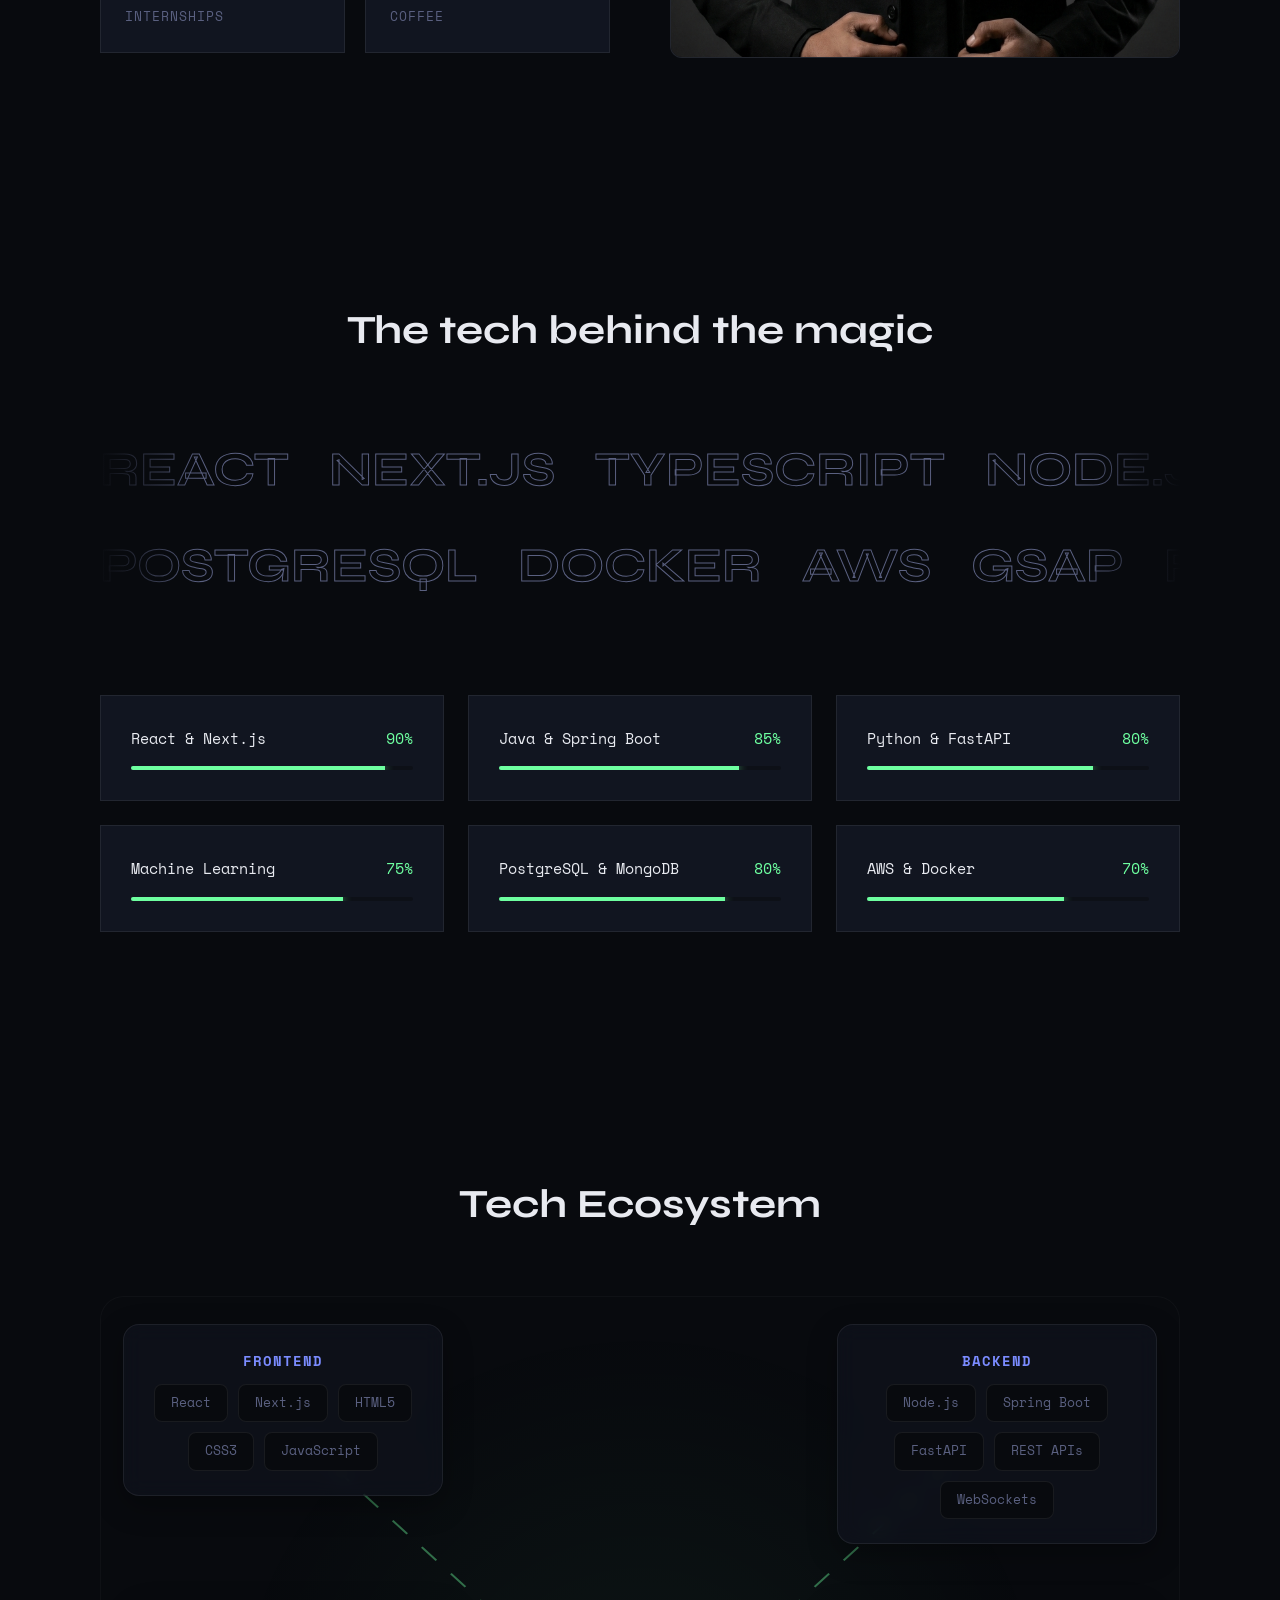
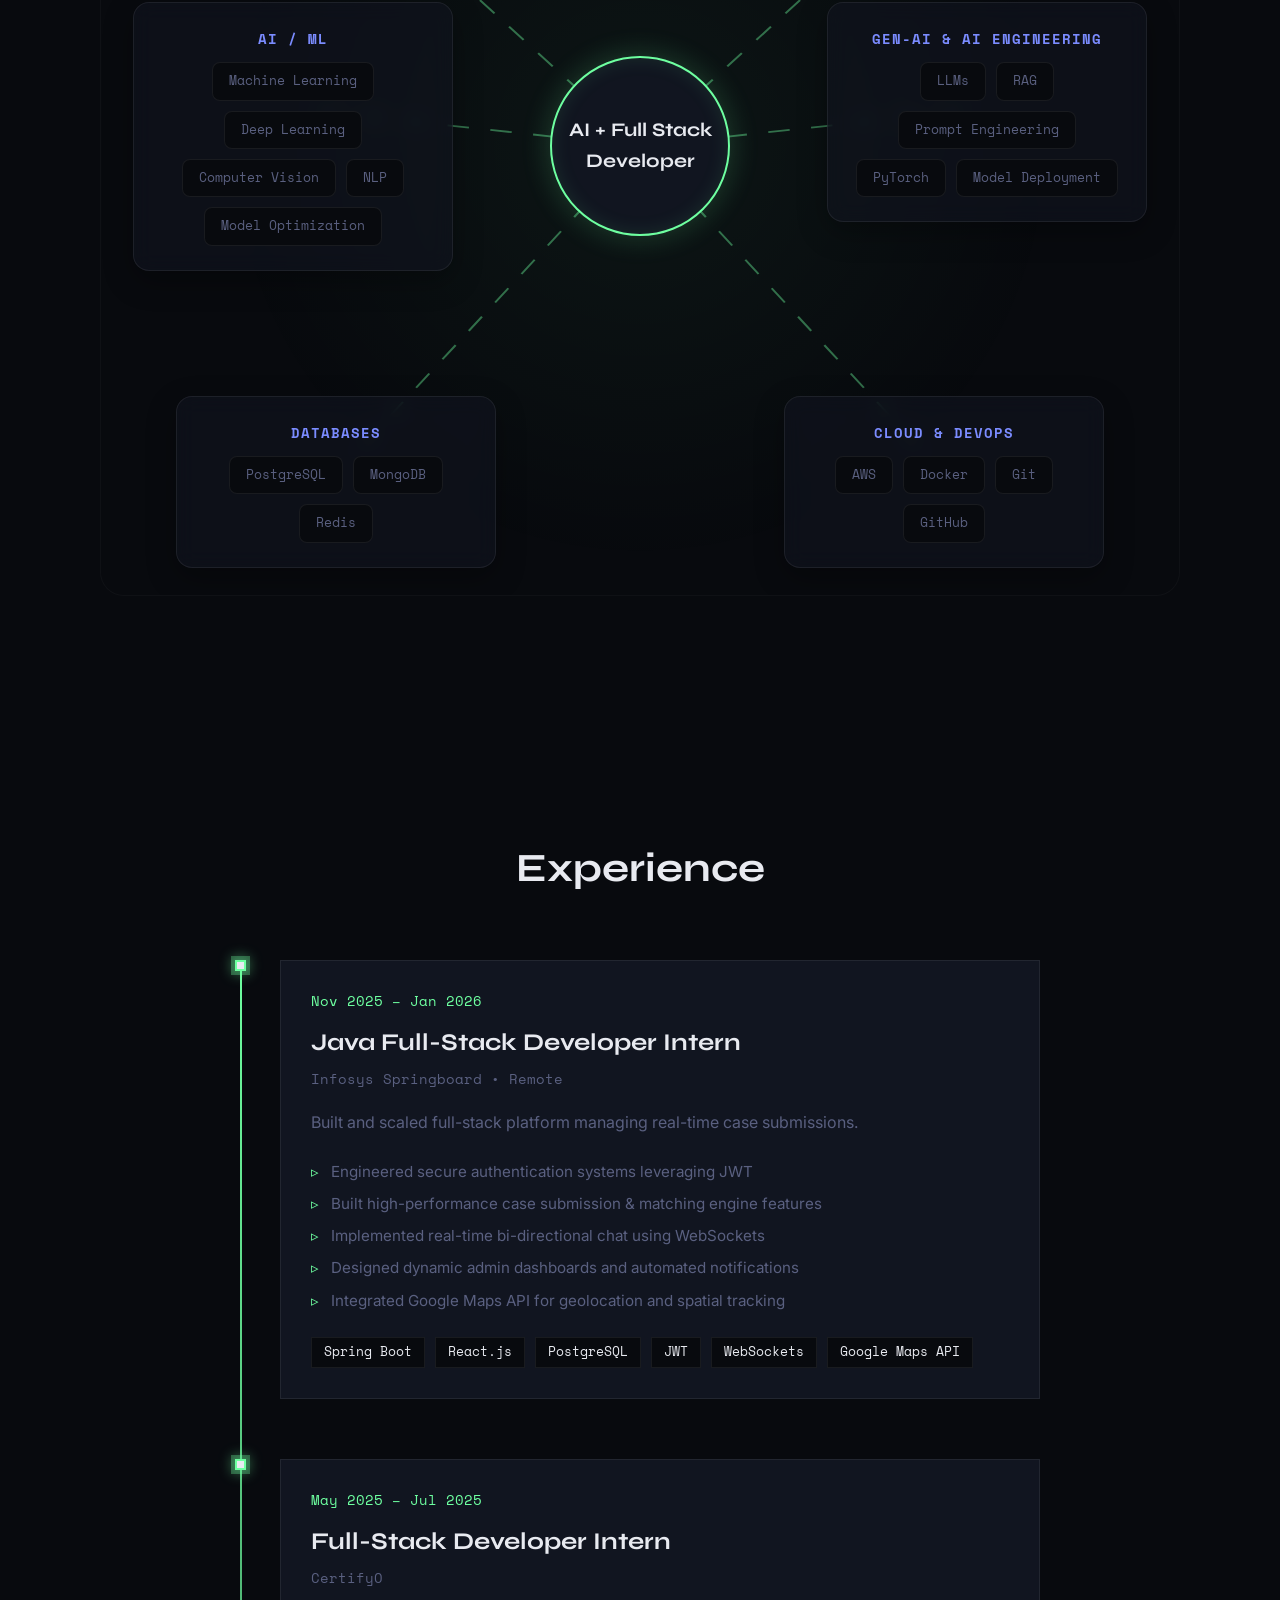
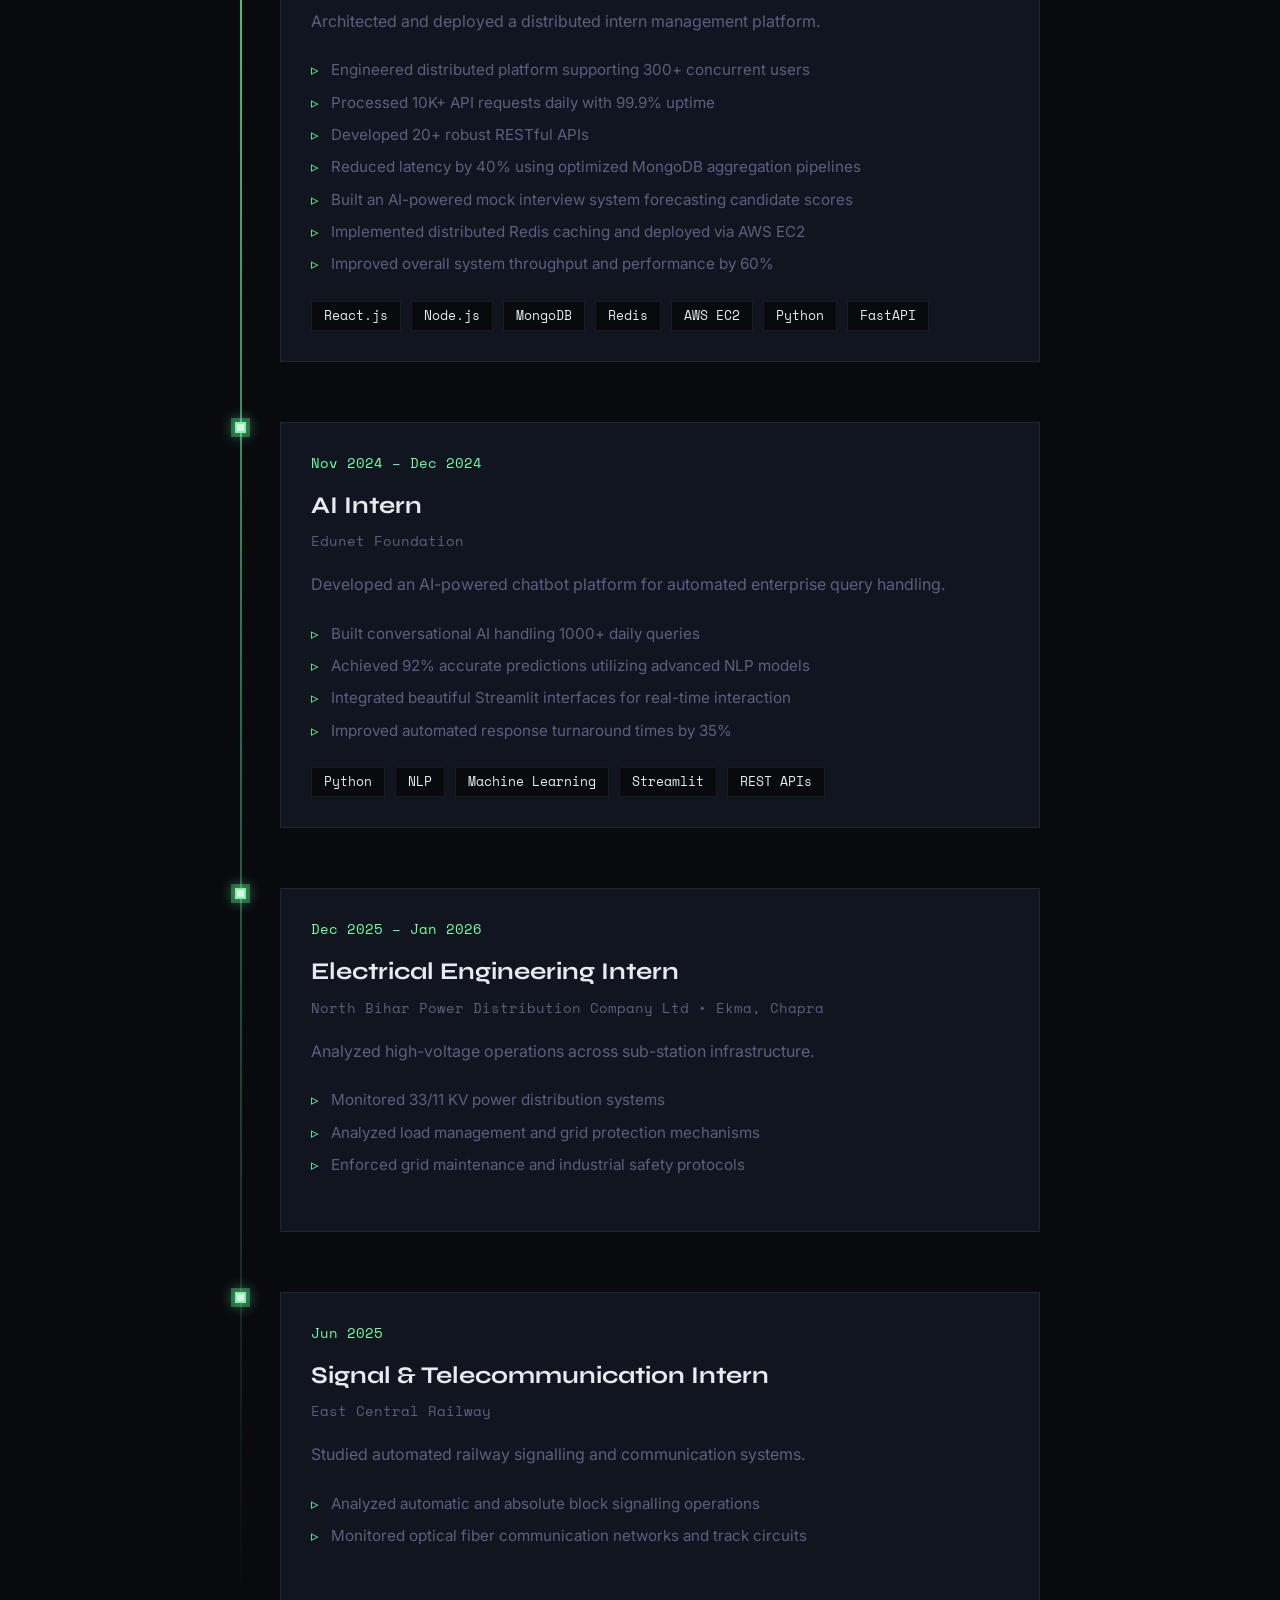
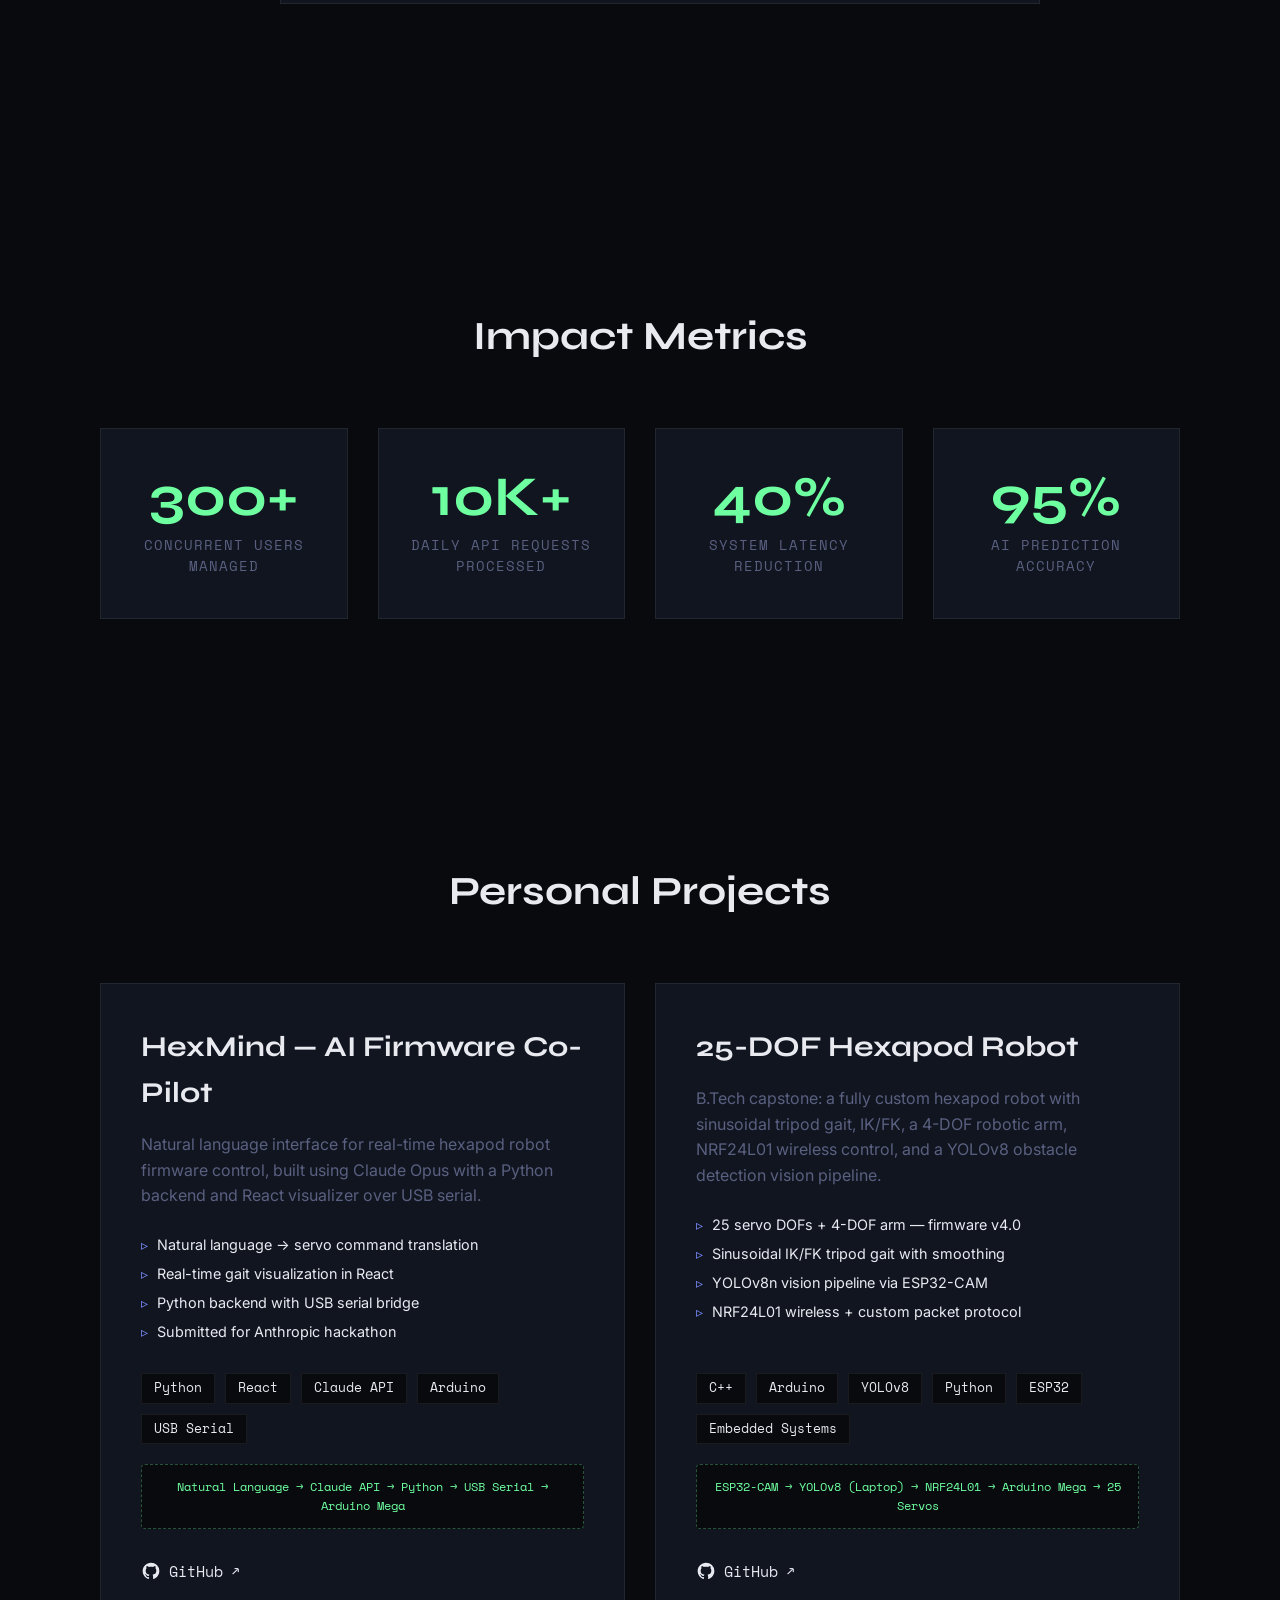
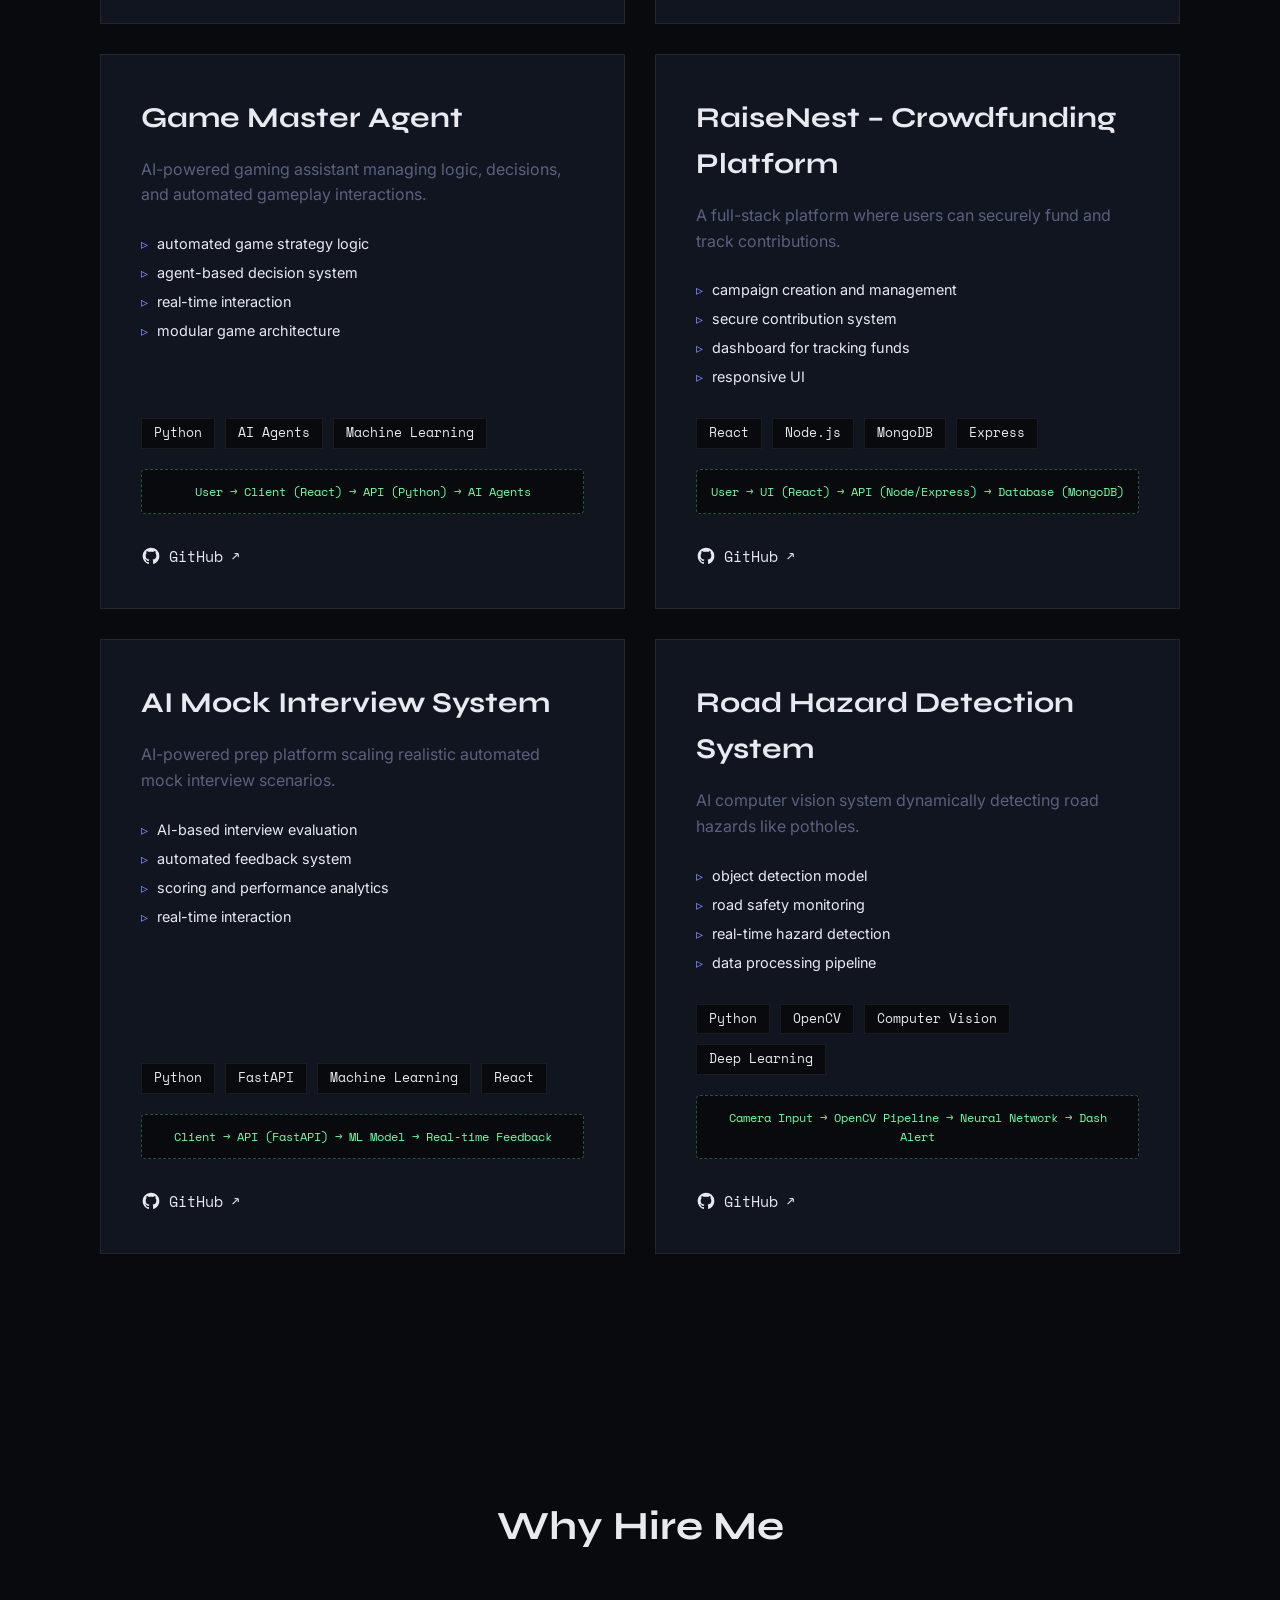
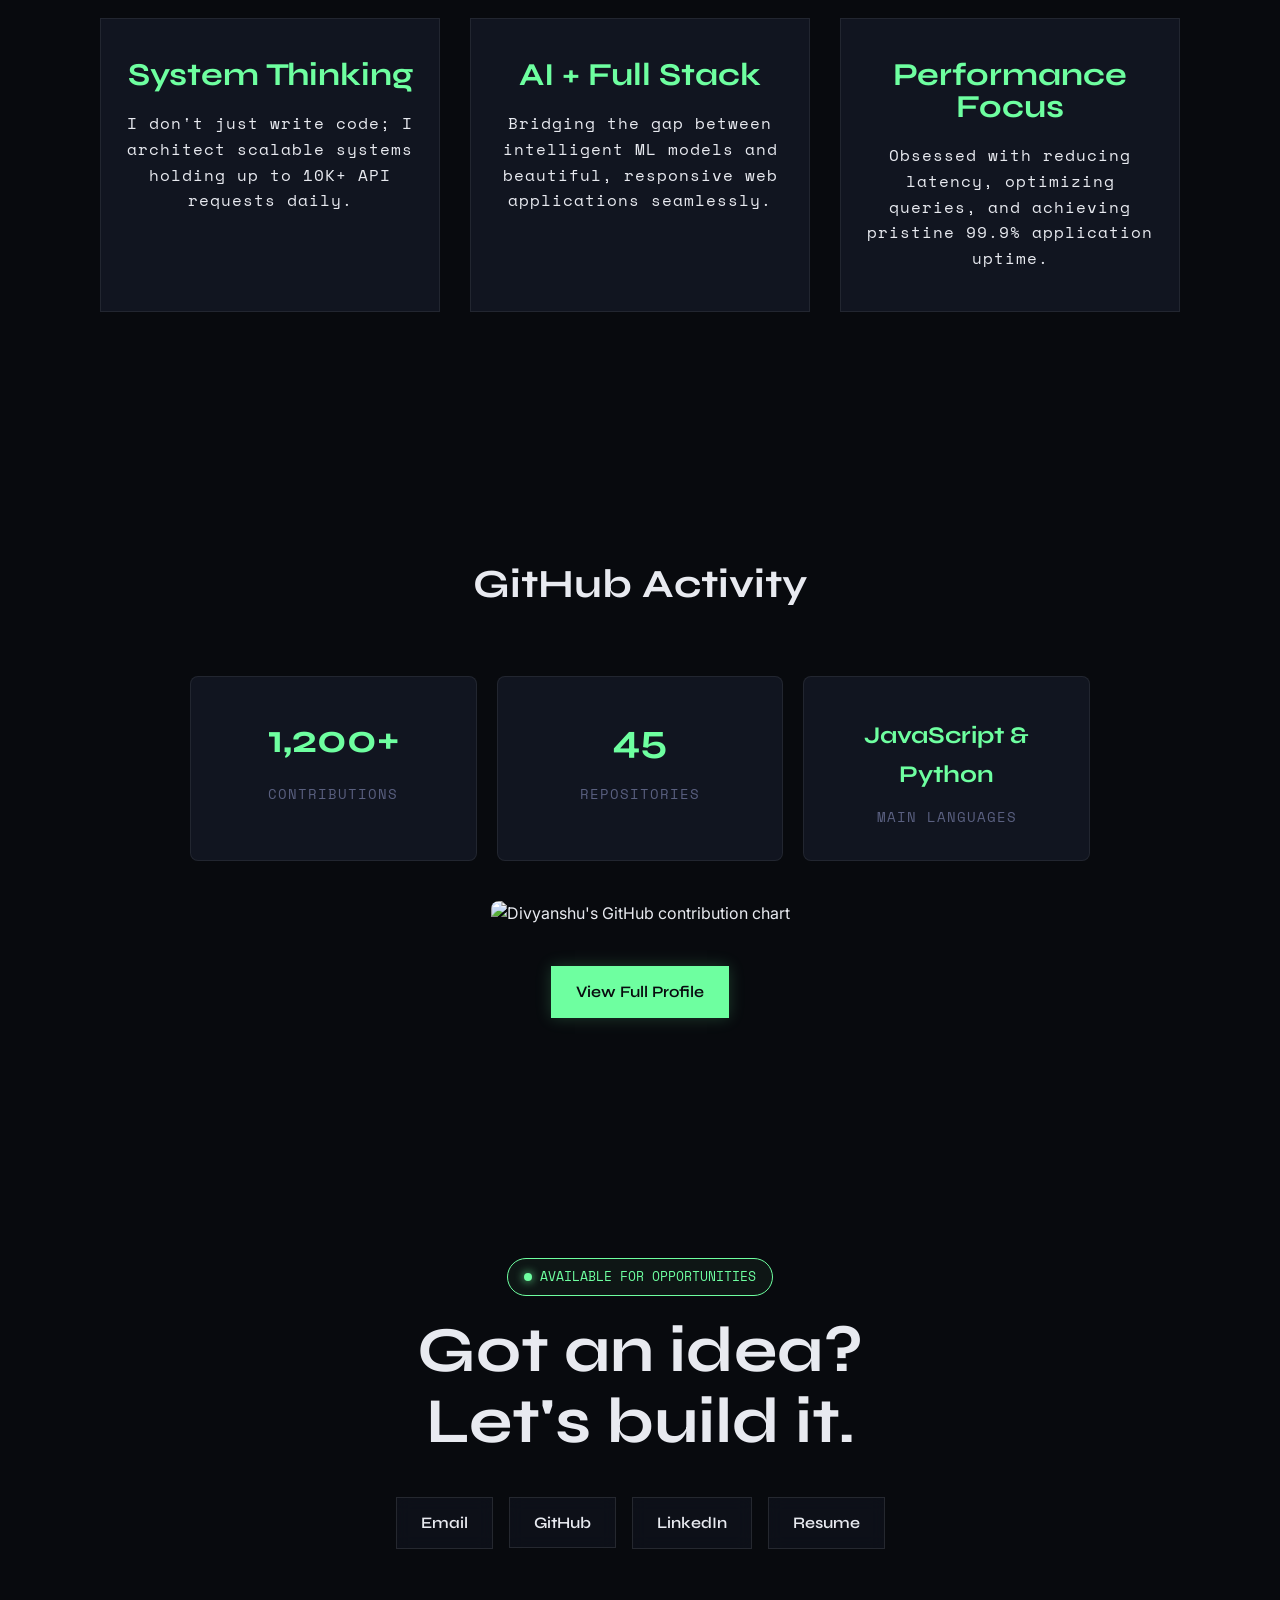
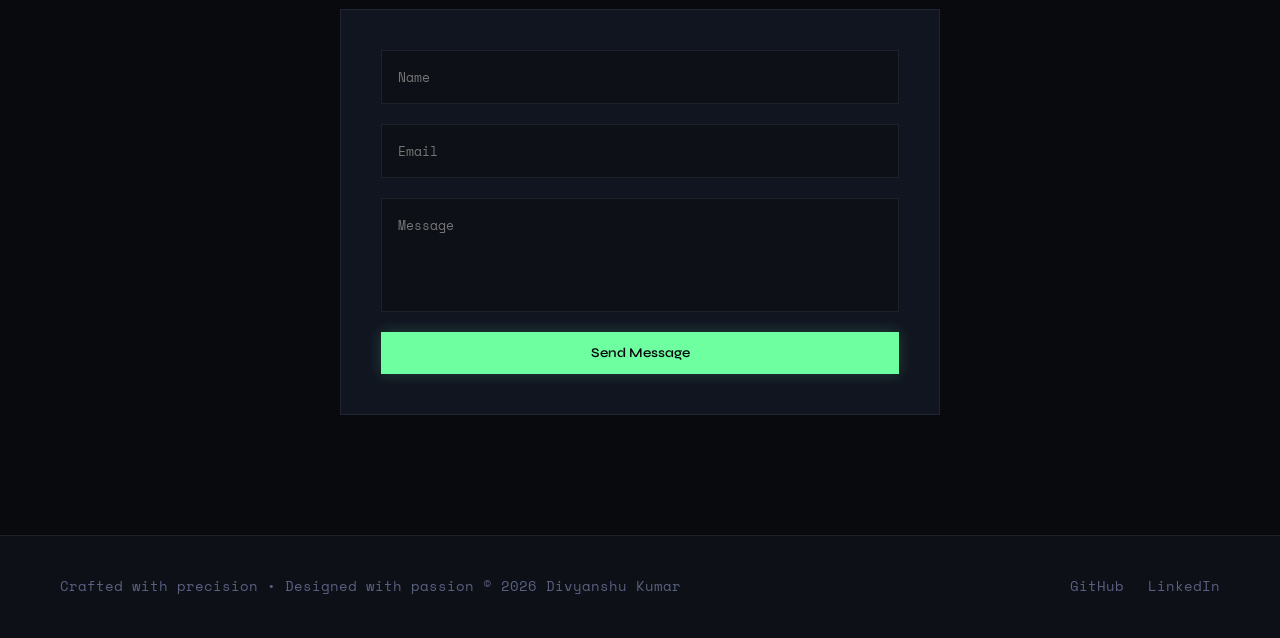
==== commit 742970ea: "Add custom favicon and update live link in README" ====
--- a/index.html
+++ b/index.html
@@ -12,7 +12,7 @@
     <meta property="og:type" content="website">
     <meta name="robots" content="index, follow">
     <meta name="author" content="Divyanshu Kumar">
-    <link rel="icon" href="favicon.ico" type="image/x-icon">
+    <link rel="icon" href="favicon.png" type="image/png">
     <link rel="preconnect" href="https://fonts.googleapis.com">
     <link rel="preconnect" href="https://fonts.gstatic.com" crossorigin>
     <link
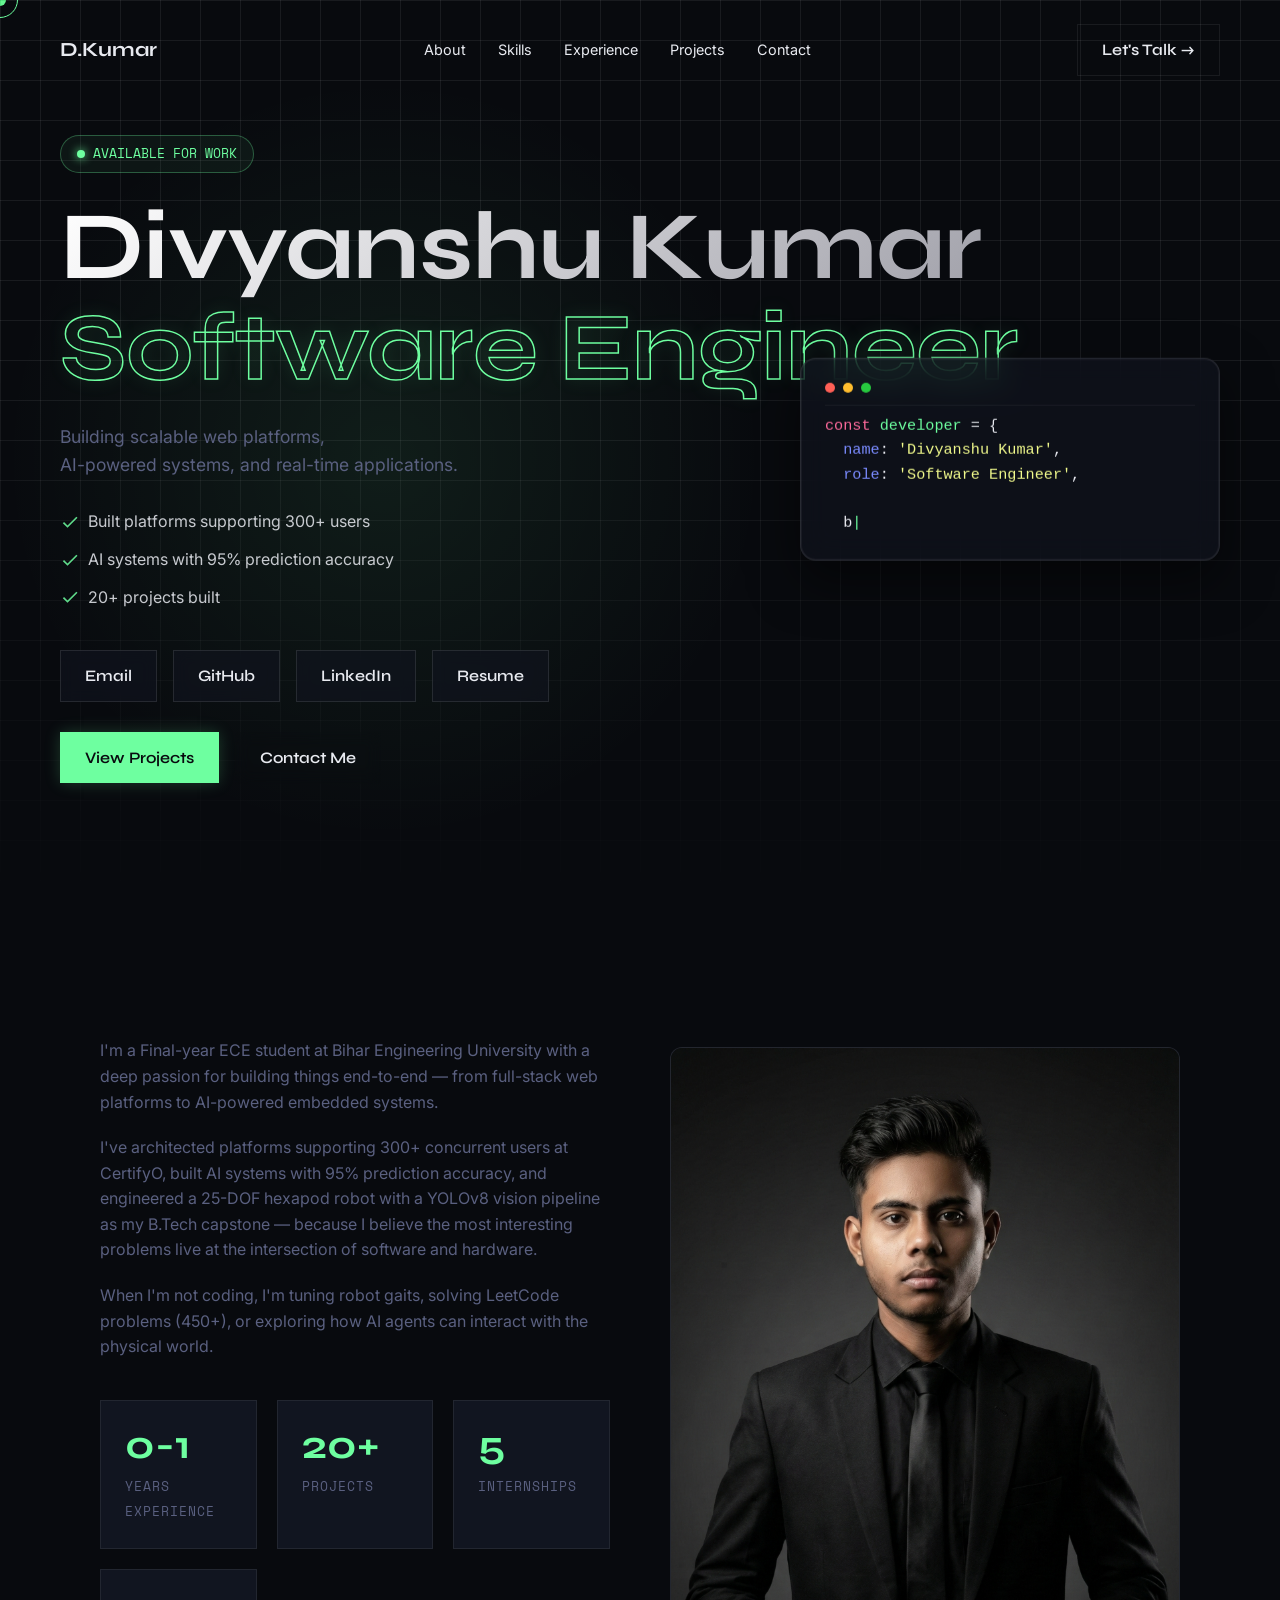
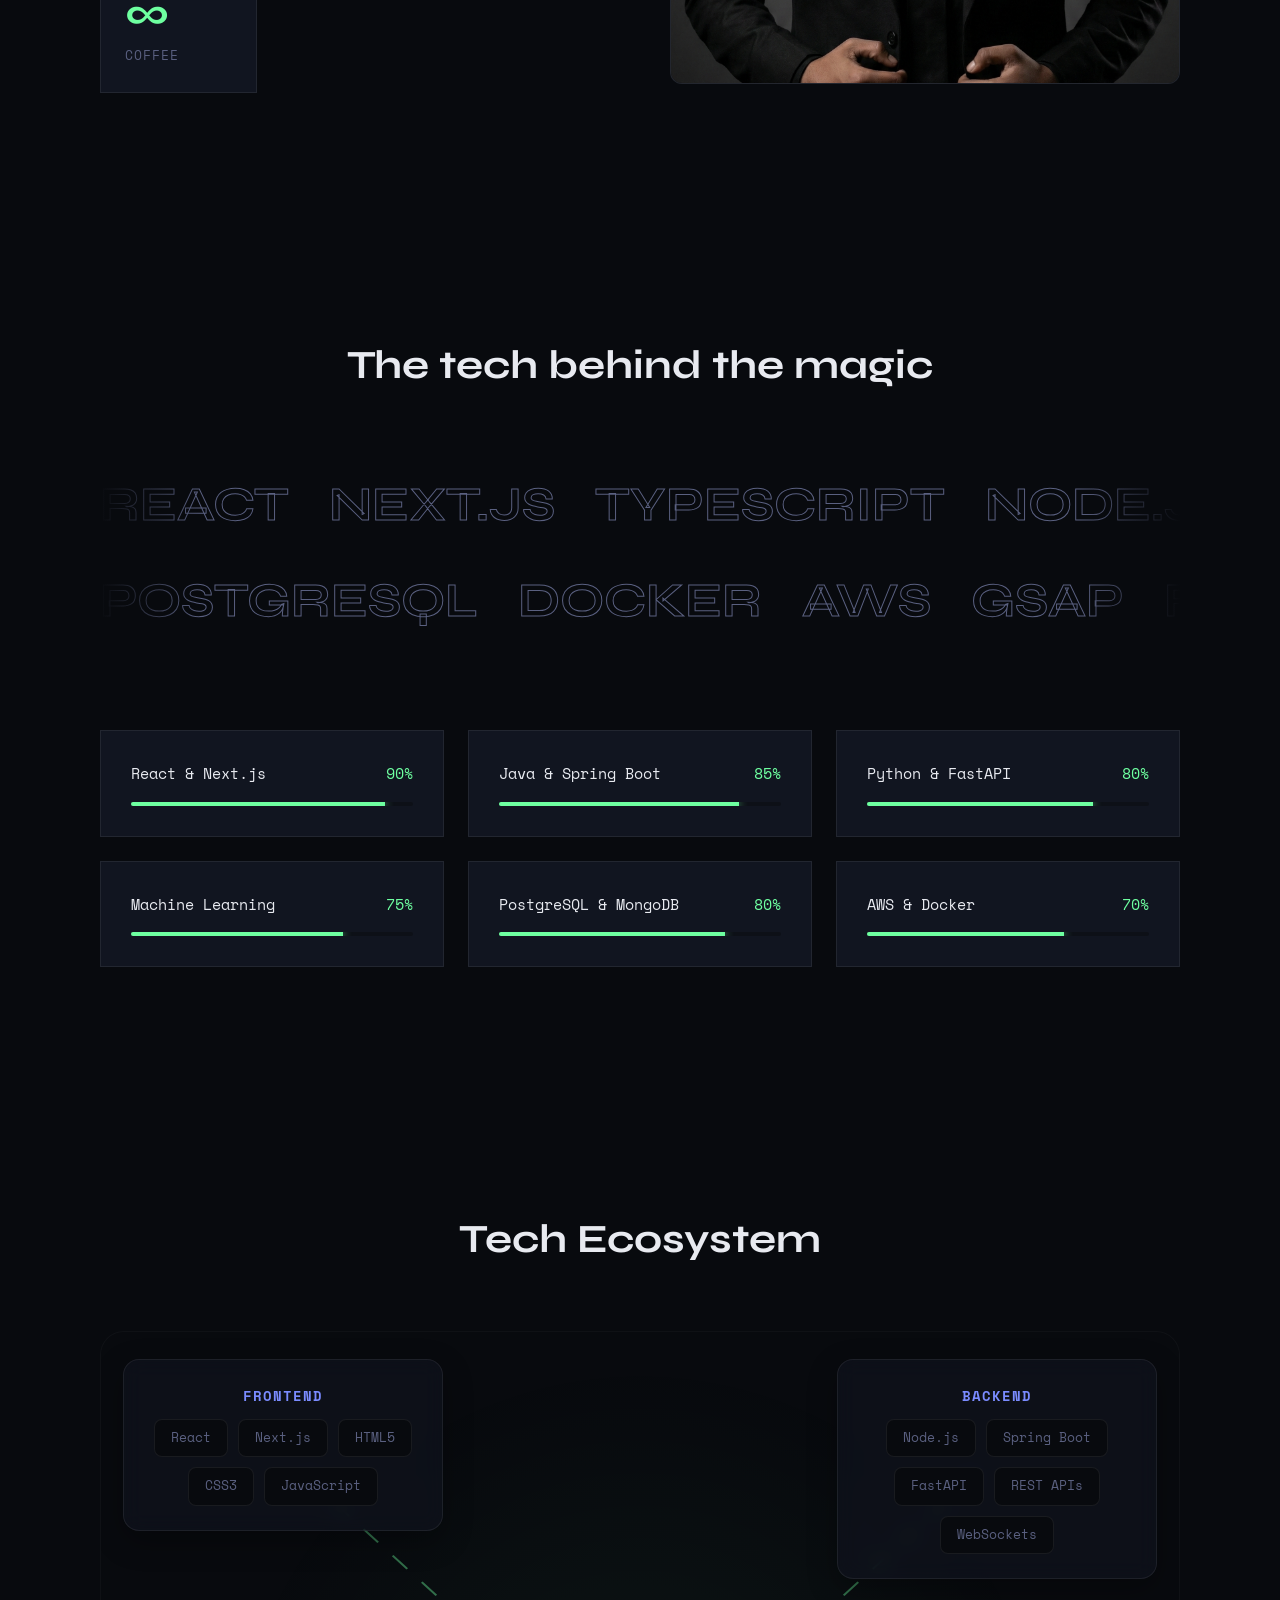
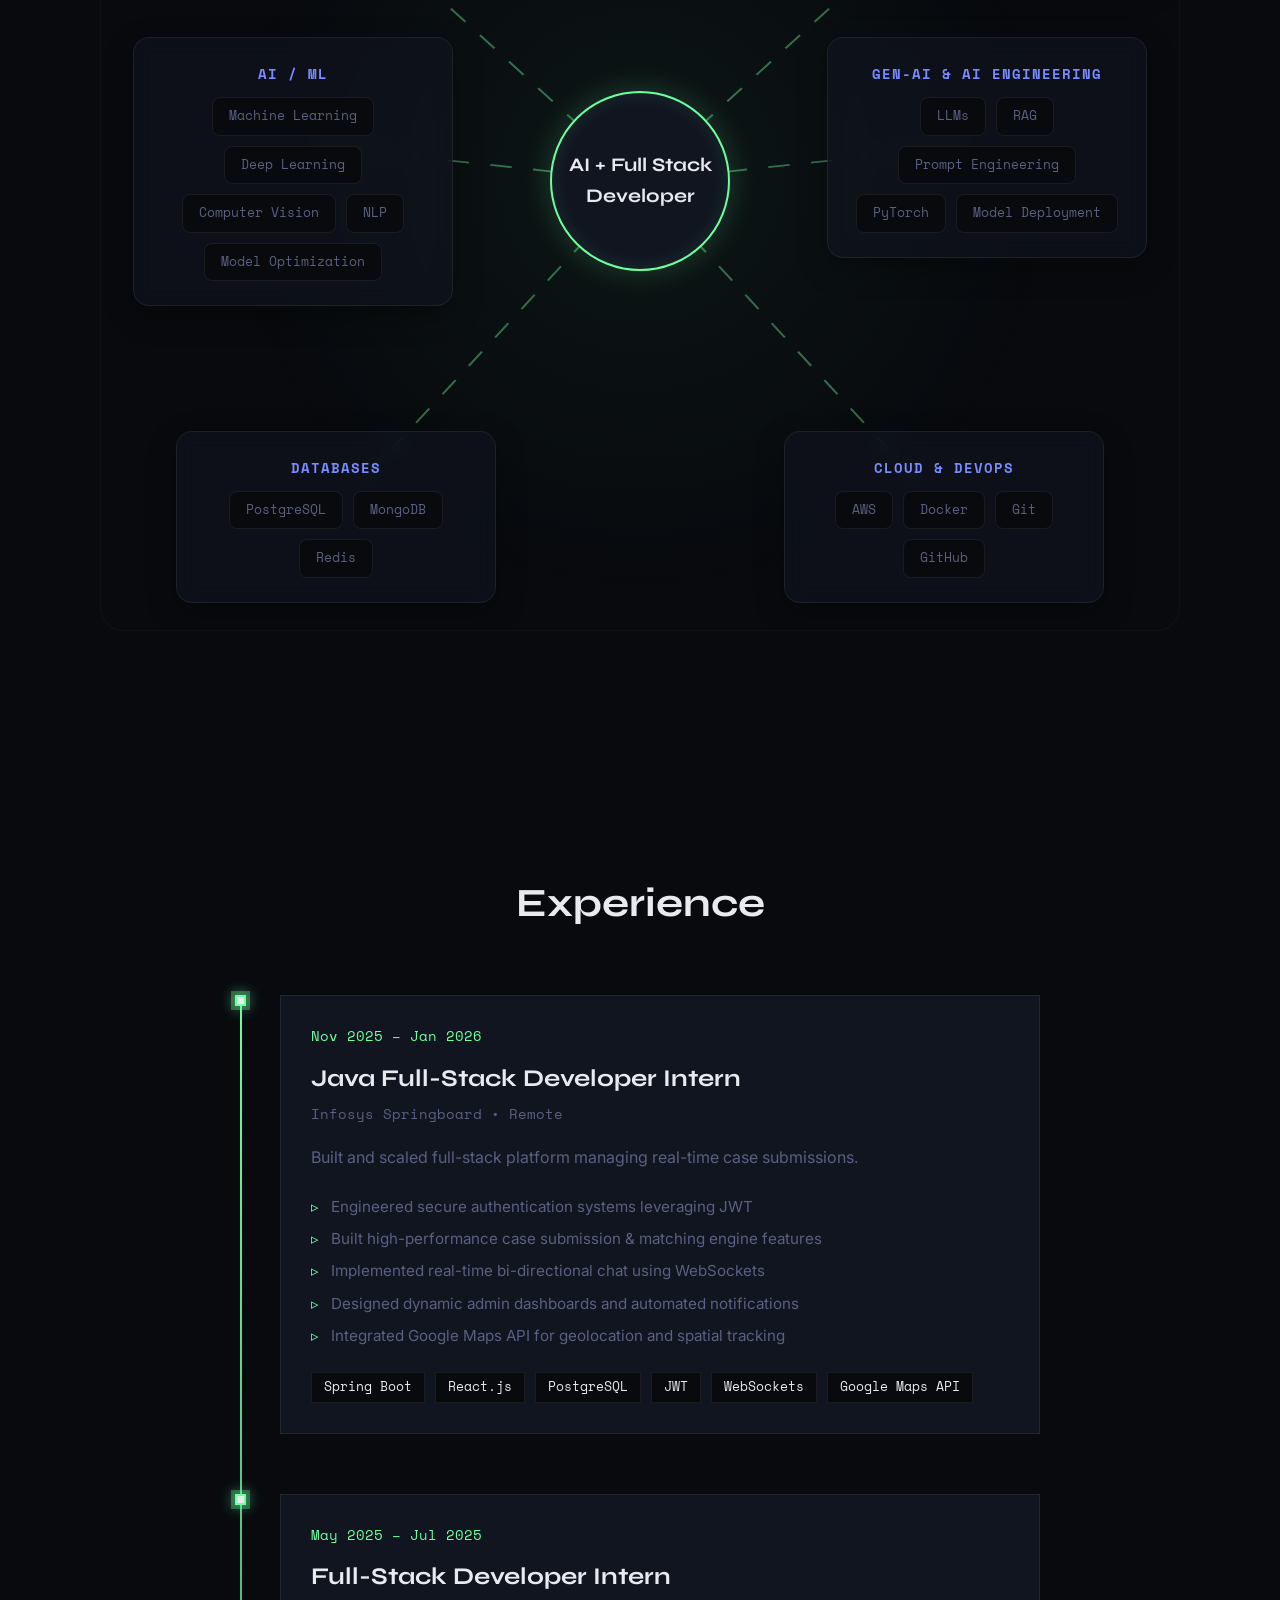
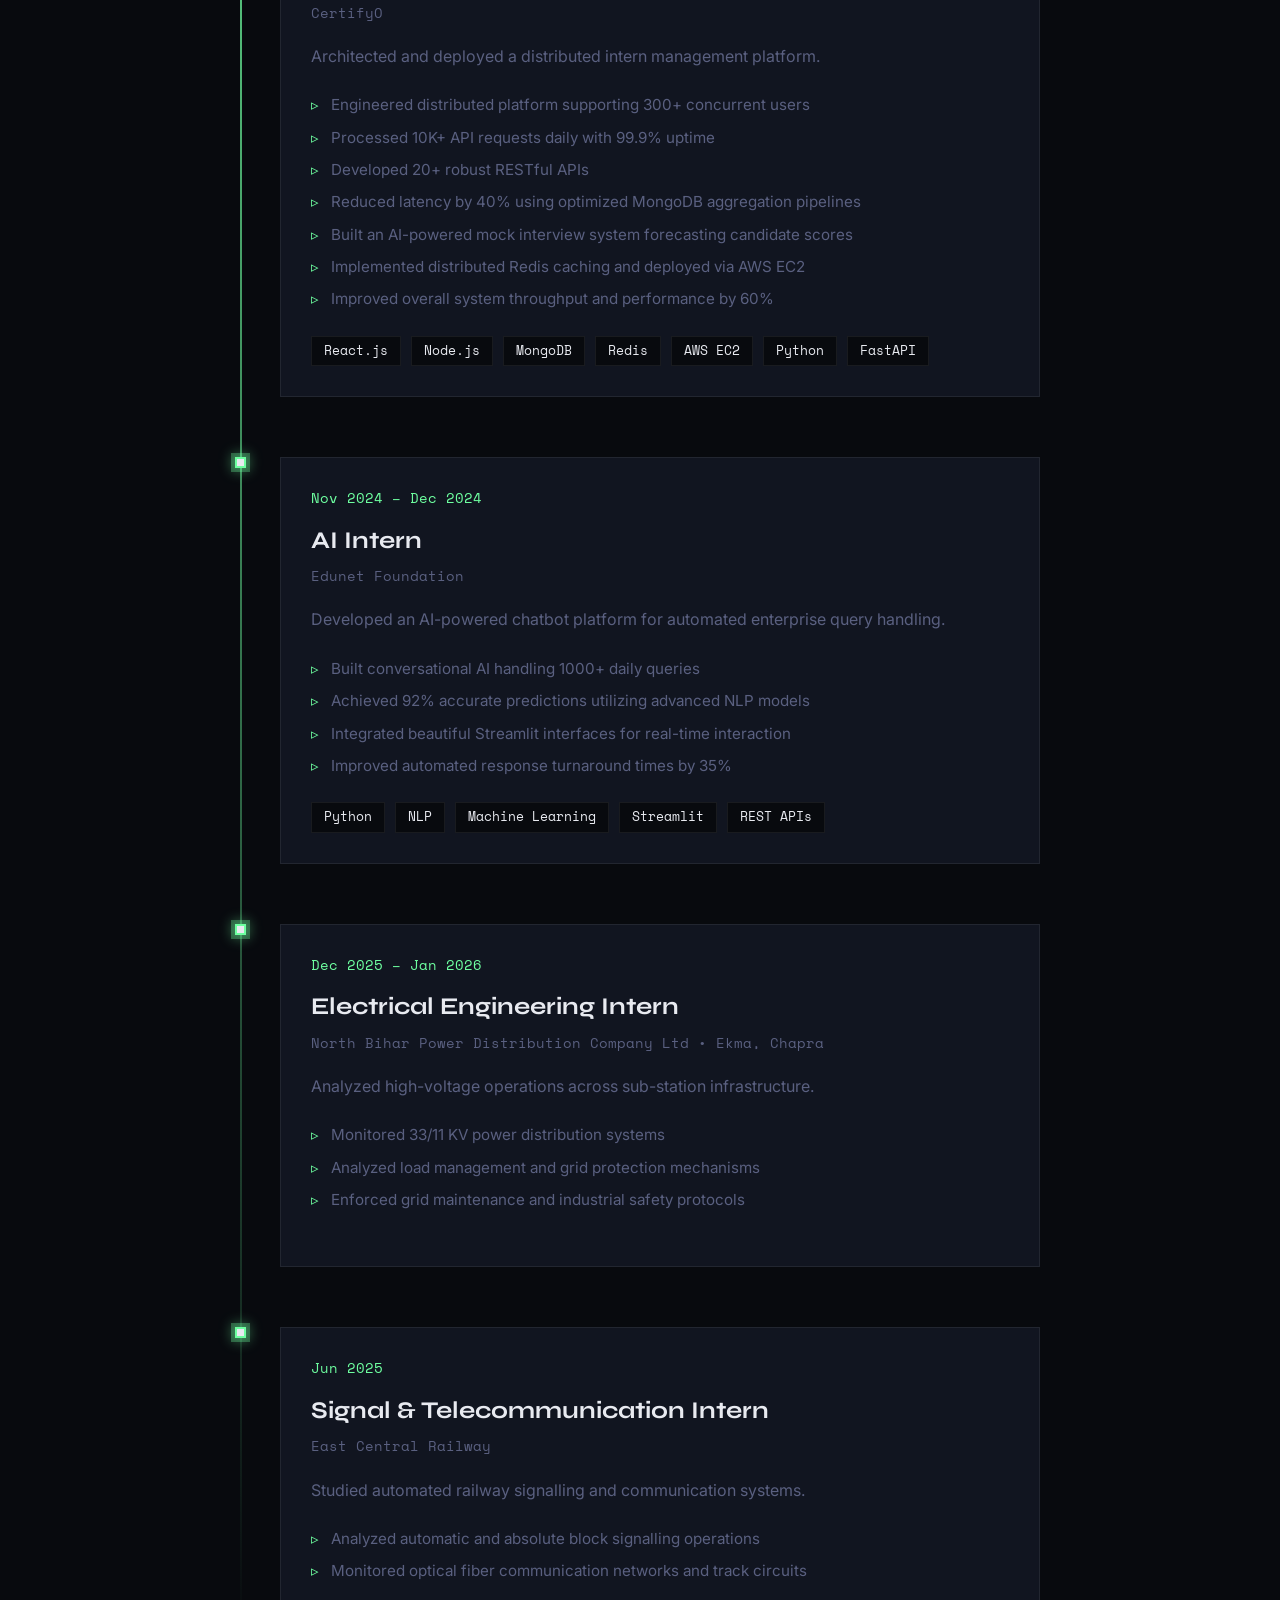
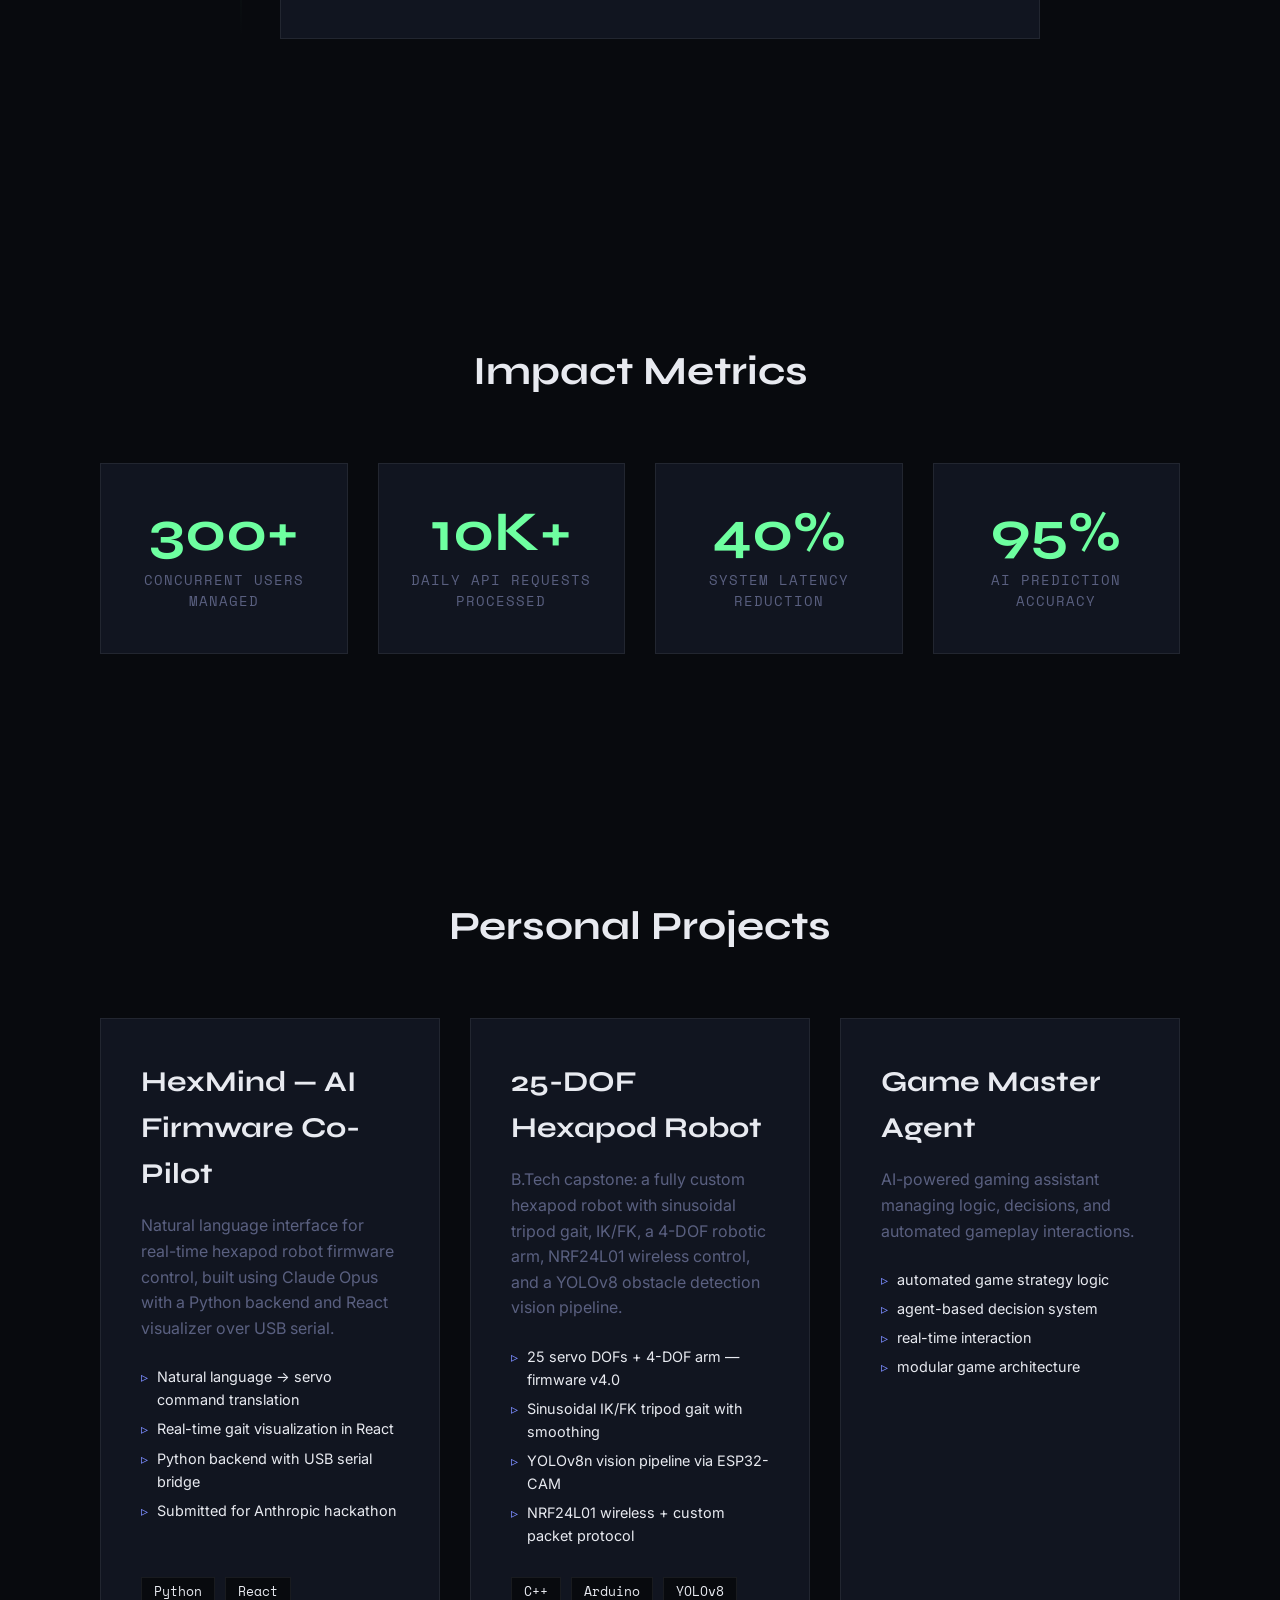
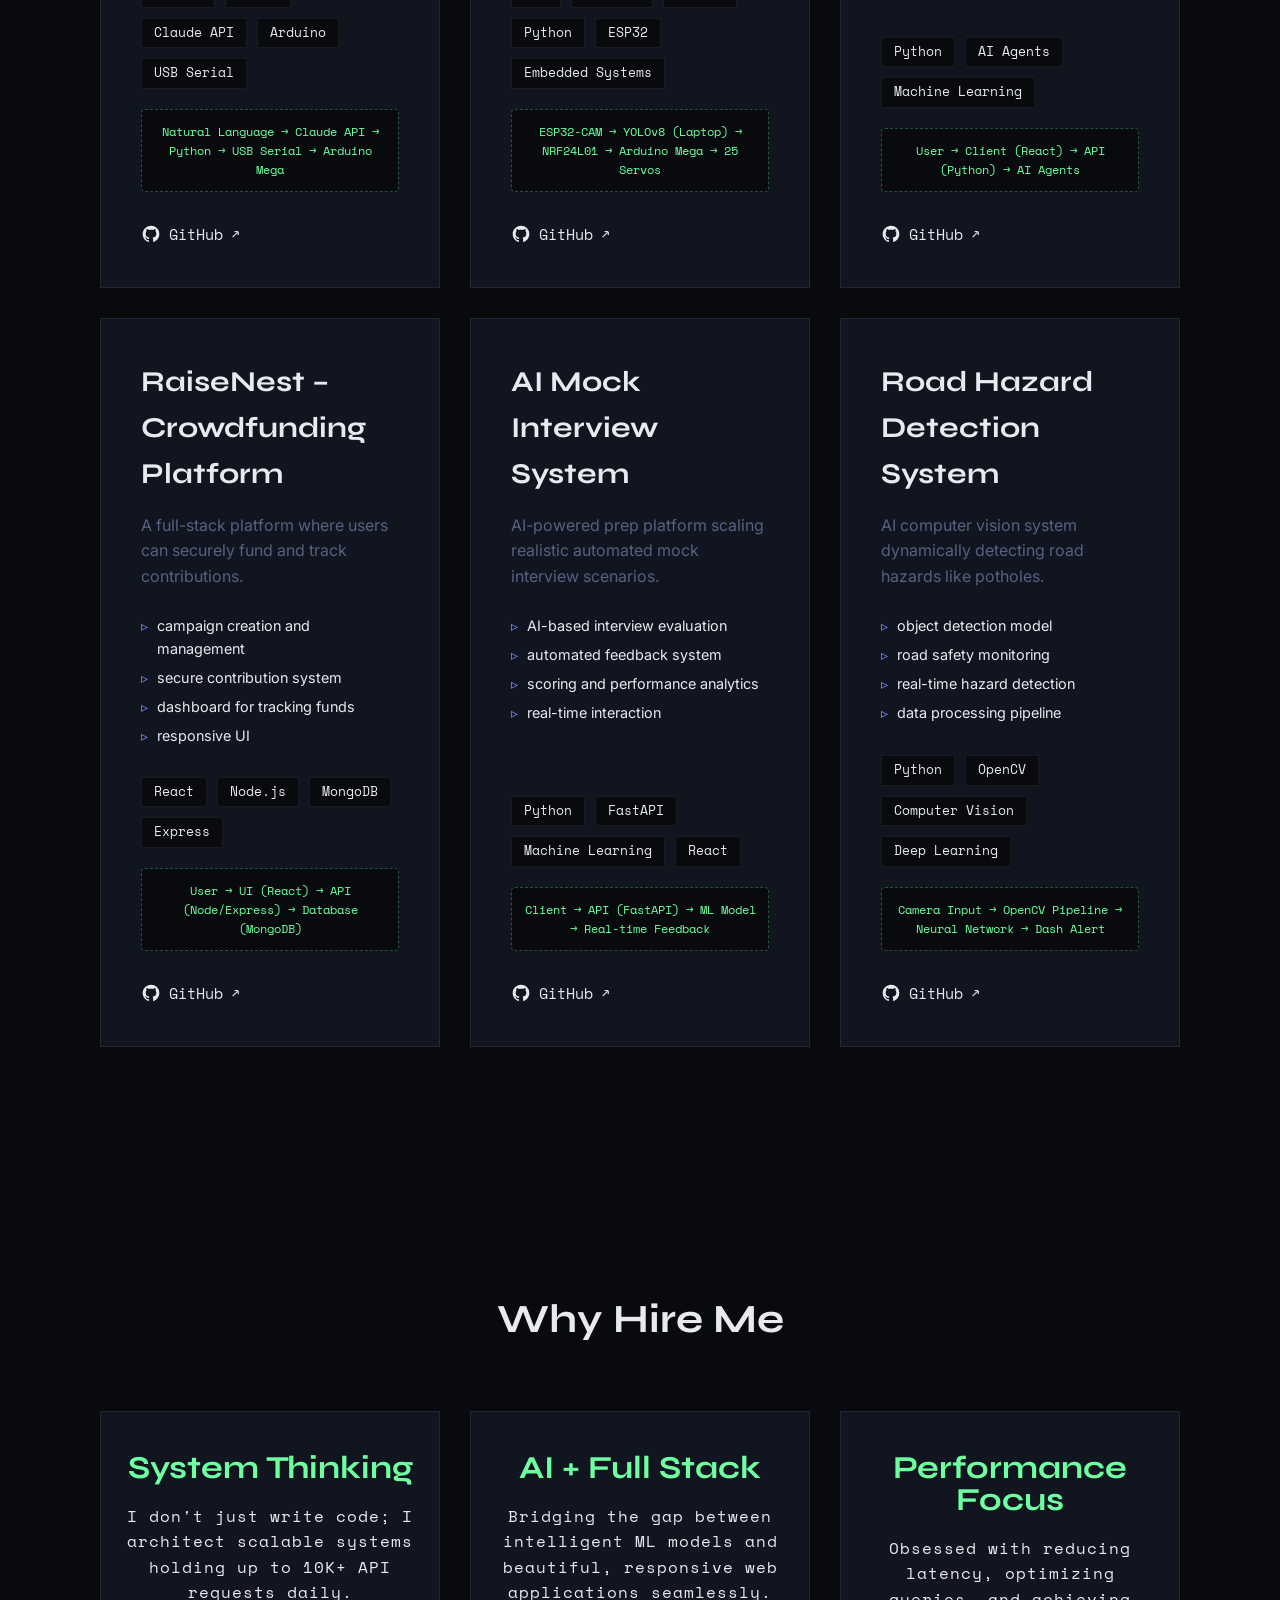
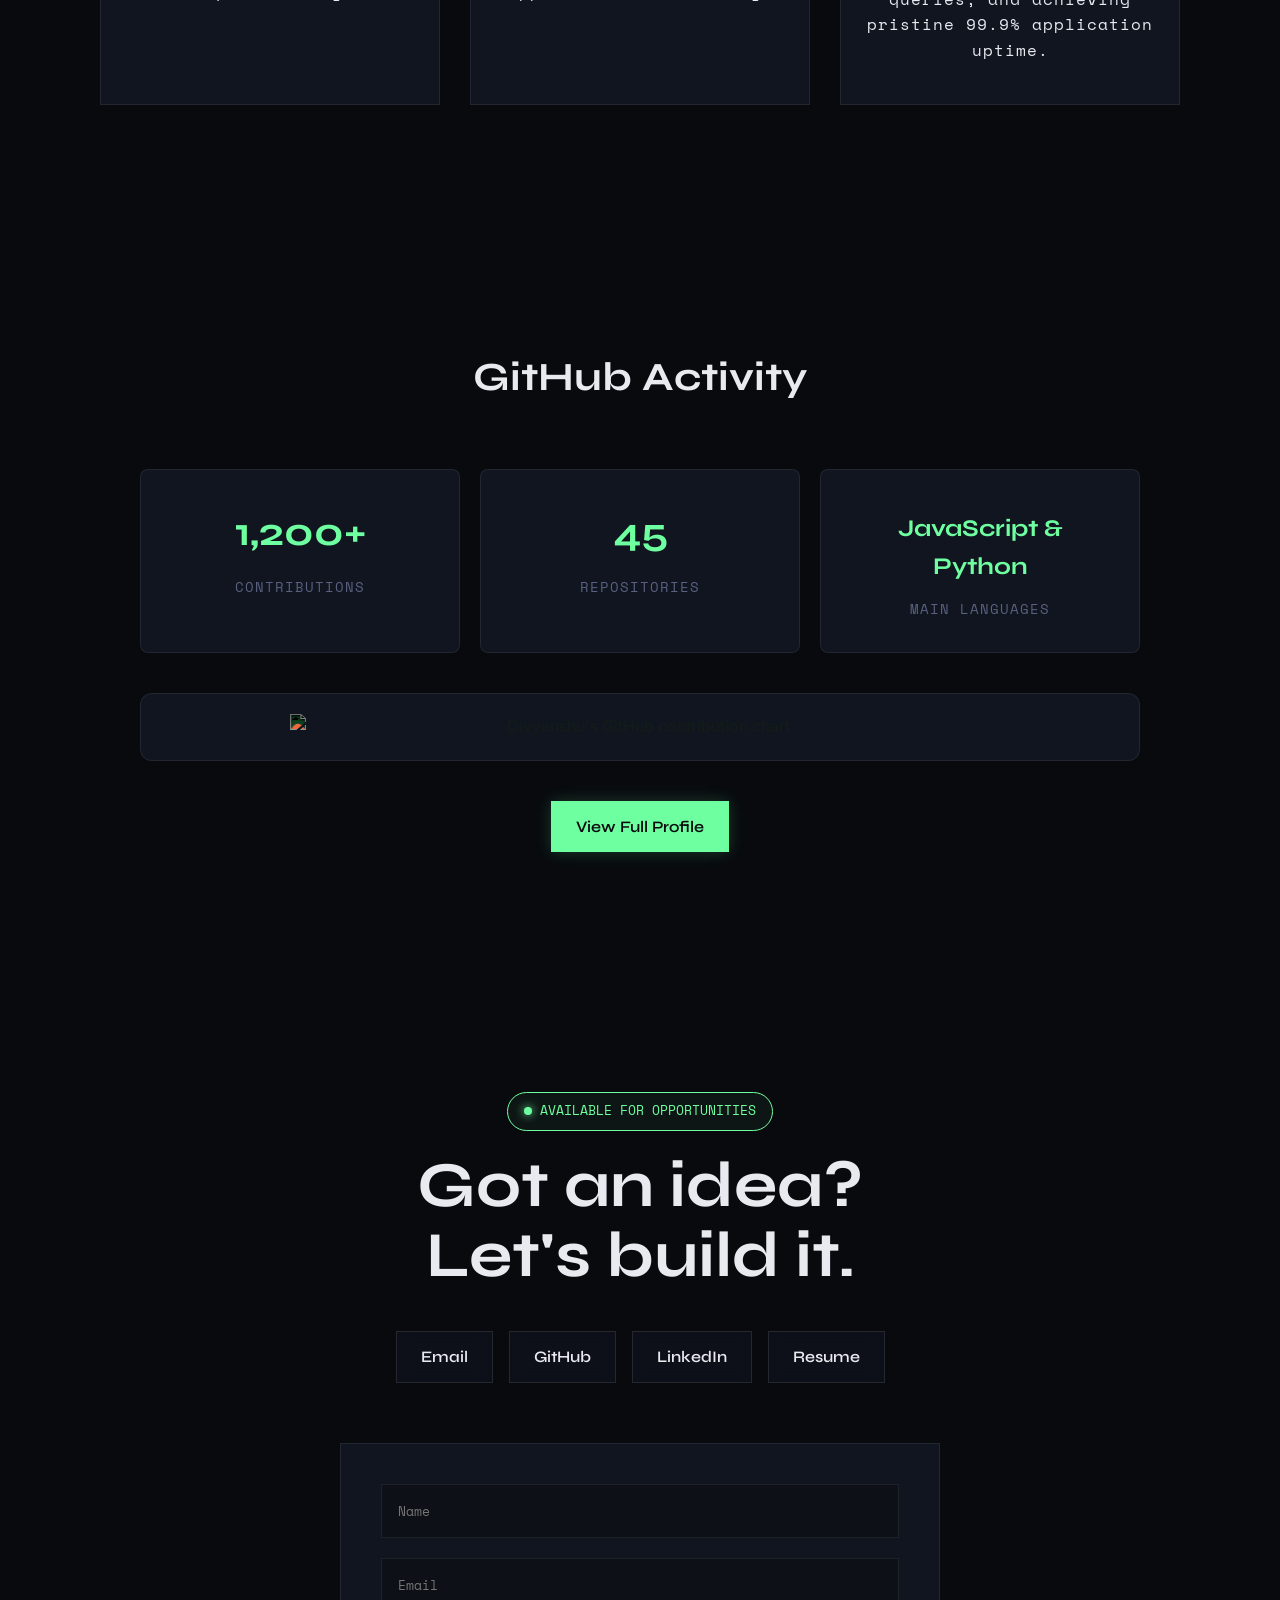
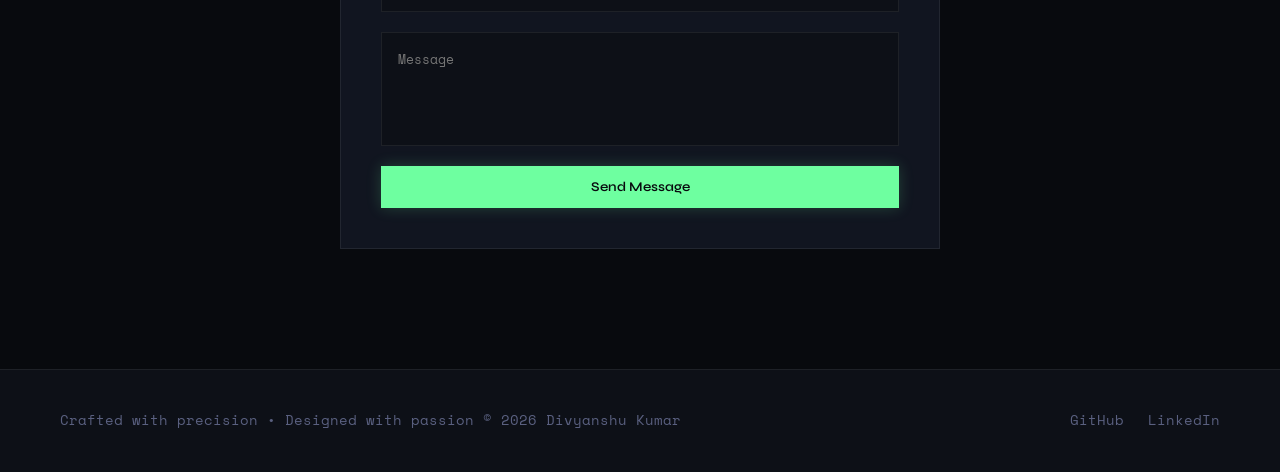
==== commit ae19cbf0: "Enhance responsiveness: mobile menu, fluid layout, and responsive GitHub section" ====
--- a/index.html
+++ b/index.html
@@ -40,6 +40,11 @@
         </div>
         <div class="nav-right">
             <a href="#contact" class="btn">Let's Talk →</a>
+            <button id="menu-toggle" aria-label="Toggle Menu">
+                <span></span>
+                <span></span>
+                <span></span>
+            </button>
         </div>
     </nav>
 
@@ -632,11 +637,10 @@
                     </div>
                 </div>
 
-                <div style="text-align:center; margin: 20px 0;">
+                <div class="github-chart-container">
                     <img 
                         src="https://ghchart.rshah.org/6effa0/Divyanshu-2907" 
                         alt="Divyanshu's GitHub contribution chart"
-                        style="max-width:100%; border-radius:8px;"
                     />
                 </div>
 
--- a/styles.css
+++ b/styles.css
@@ -21,16 +21,25 @@
   cursor: none;
 }
 
+@media (hover: none) and (pointer: coarse) {
+  * {
+    cursor: auto !important;
+  }
+}
+
 body {
   background: var(--bg);
   color: var(--text);
   font-family: var(--font-body);
   overflow-x: hidden;
   line-height: 1.6;
+  width: 100%;
 }
 
 html {
   scroll-behavior: smooth;
+  overflow-x: hidden;
+  width: 100%;
 }
 
 ::selection {
@@ -93,9 +102,11 @@
 
 /* Layout */
 .section {
-  padding: 120px 60px;
+  padding: clamp(60px, 10vw, 120px) clamp(24px, 5vw, 60px);
   max-width: 1200px;
   margin: 0 auto;
+  width: 100%;
+  overflow: hidden; /* Prevent child overflow from causing horizontal scroll */
 }
 
 .text-center {
@@ -152,7 +163,7 @@
   top: 0;
   left: 0;
   right: 0;
-  padding: 24px 60px;
+  padding: 24px clamp(24px, 5vw, 60px);
   display: flex;
   justify-content: space-between;
   align-items: center;
@@ -162,7 +173,7 @@
 }
 
 nav.scrolled {
-  padding: 16px 60px;
+  padding: 16px clamp(24px, 5vw, 60px);
   background: rgba(8, 10, 14, 0.8);
   backdrop-filter: blur(10px);
   border-bottom: 1px solid var(--border);
@@ -206,12 +217,44 @@
   width: 100%;
 }
 
+#menu-toggle {
+  display: none;
+  flex-direction: column;
+  gap: 6px;
+  background: transparent;
+  border: none;
+  cursor: pointer;
+  z-index: 1001;
+  padding: 10px;
+  margin-right: -10px;
+}
+
+#menu-toggle span {
+  display: block;
+  width: 24px;
+  height: 2px;
+  background: var(--text);
+  transition: 0.3s ease;
+}
+
+#menu-toggle.active span:nth-child(1) {
+  transform: translateY(8px) rotate(45deg);
+}
+
+#menu-toggle.active span:nth-child(2) {
+  opacity: 0;
+}
+
+#menu-toggle.active span:nth-child(3) {
+  transform: translateY(-8px) rotate(-45deg);
+}
+
 /* Hero */
 #hero {
   min-height: 100vh;
   display: flex;
   align-items: center;
-  padding: 120px 60px;
+  padding: clamp(100px, 15vh, 160px) clamp(24px, 5vw, 60px);
   position: relative;
   overflow: hidden;
 }
@@ -251,10 +294,12 @@
 }
 
 #hero h1 {
-  font-size: clamp(3.5rem, 7vw, 6rem);
+  font-size: clamp(2.5rem, 8vw, 6rem);
   line-height: 1.05;
   margin-bottom: 24px;
   letter-spacing: -1px;
+  word-wrap: break-word;
+  overflow-wrap: break-word;
 }
 
 .text-gradient {
@@ -411,7 +456,7 @@
 
 .stats-grid {
   display: grid;
-  grid-template-columns: 1fr 1fr;
+  grid-template-columns: repeat(auto-fit, minmax(140px, 1fr));
   gap: 20px;
   margin-top: 40px;
 }
@@ -560,7 +605,7 @@
 
 .skills-grid {
   display: grid;
-  grid-template-columns: repeat(3, 1fr);
+  grid-template-columns: repeat(auto-fit, minmax(280px, 1fr));
   gap: 24px;
 }
 
@@ -753,7 +798,7 @@
 
 .projects-grid {
   display: grid;
-  grid-template-columns: 1fr 1fr;
+  grid-template-columns: repeat(auto-fit, minmax(320px, 1fr));
   gap: 30px;
 }
 
@@ -1024,7 +1069,7 @@
 /* Impact Section */
 .impact-grid {
   display: grid;
-  grid-template-columns: repeat(4, 1fr);
+  grid-template-columns: repeat(auto-fit, minmax(200px, 1fr));
   gap: 30px;
 }
 
@@ -1309,13 +1354,36 @@
 
 /* GitHub Section */
 .github-container {
-  max-width: 900px;
+  max-width: 1000px;
   margin: 0 auto;
+}
+
+.github-chart-container {
+  width: 100%;
+  overflow-x: auto;
+  padding: 20px;
+  background: var(--surface);
+  border: 1px solid var(--border);
+  border-radius: 12px;
+  margin: 30px 0;
+  text-align: center;
+}
+
+.github-chart-container img {
+  min-width: 700px;
+  max-width: 100%;
+  filter: invert(1) hue-rotate(90deg) brightness(1.2); /* Make the chart match the theme better */
+}
+
+@media (max-width: 768px) {
+  .github-chart-container img {
+    min-width: 600px;
+  }
 }
 
 .github-stats {
   display: grid;
-  grid-template-columns: repeat(3, 1fr);
+  grid-template-columns: repeat(auto-fit, minmax(240px, 1fr));
   gap: 20px;
   margin-bottom: 40px;
 }
@@ -1451,72 +1519,174 @@
 }
 
 /* Responsive */
-@media(max-width: 900px) {
-  .impact-grid {
-    grid-template-columns: 1fr 1fr;
-  }
-
-  .arch-container {
-    grid-template-columns: 1fr;
+@media (max-width: 1024px) {
+  .hero-code-block {
+    position: relative;
+    right: 0;
+    top: 0;
+    transform: none;
+    width: 100%;
+    margin-top: 40px;
+    opacity: 1;
+    animation: none;
+  }
+
+  @keyframes fadeInCode {
+    from { opacity: 0; transform: translateY(20px); }
+    to { opacity: 1; transform: translateY(0); }
+  }
+  
+  #hero {
+    flex-direction: column;
+    text-align: center;
+    justify-content: center;
+  }
+
+  .hero-content {
+    display: flex;
+    flex-direction: column;
+    align-items: center;
+  }
+
+  .hero-btns {
+    justify-content: center;
+  }
+
+  .hero-links {
+    justify-content: center;
+    flex-wrap: wrap;
+  }
+}
+
+@media (max-width: 900px) {
+  #menu-toggle {
+    display: flex;
+    position: relative;
+    z-index: 1100; /* Ensure it's above .nav-links */
+  }
+
+  .nav-right {
+    z-index: 1100;
+  }
+
+  .nav-links {
+    position: fixed;
+    top: 0;
+    right: -100%;
+    width: 100%;
+    height: 100vh;
+    background: var(--bg);
+    flex-direction: column;
+    align-items: center;
+    justify-content: center;
+    gap: 40px;
+    transition: 0.5s cubic-bezier(0.8, 0, 0.2, 1);
+    z-index: 1000;
+  }
+
+  .nav-links.active {
+    right: 0;
+  }
+
+  .nav-links a {
+    font-size: 2rem;
+    font-family: var(--font-display);
+    font-weight: 700;
+  }
+
+  .nav-right .btn {
+    display: none; /* Hide 'Let's Talk' button on mobile to save space, or move to menu */
   }
 
   .tech-map {
     position: static;
-    display: grid;
-    grid-template-columns: 1fr;
-    gap: 30px;
+    display: flex;
+    flex-direction: column;
+    gap: 20px;
     min-height: auto;
-    padding: 40px 0;
+    padding: 20px;
     background: none;
-    text-align: center;
+    border: none;
   }
 
   .tech-center {
-    margin-bottom: 20px;
+    width: 140px;
+    height: 140px;
+    margin: 0 auto 30px;
     animation: none;
   }
 
   .tech-group {
     position: static;
     width: 100%;
+    max-width: 100%;
     animation: none;
-  }
-
-  .section,
-  nav,
-  footer,
-  #hero {
-    padding-left: 24px;
-    padding-right: 24px;
-  }
-
-  .nav-links {
+    transform: none !important;
+  }
+
+  .tech-lines {
     display: none;
   }
 
-  .hero-code-block {
-    display: none;
-  }
-
-  .two-col,
-  .skills-grid,
-  .projects-grid {
+  .two-col {
     grid-template-columns: 1fr;
-  }
-
-  .project-card.full-width {
-    flex-direction: column;
-  }
-
-  .project-card.full-width .p-image {
-    width: 100%;
-    border-right: none;
-    border-bottom: 2px solid var(--border);
+    text-align: center;
+  }
+
+  .about-image {
+    order: -1;
+    max-width: 400px;
+    margin: 0 auto;
+  }
+
+  .impact-grid {
+    grid-template-columns: repeat(auto-fit, minmax(150px, 1fr));
   }
 
   footer {
     flex-direction: column;
     gap: 20px;
     text-align: center;
+    padding: 40px 24px;
+  }
+
+  .t-content {
+    padding: 20px;
+  }
+
+  .contact-card {
+    padding: 24px;
+  }
+
+  .impact-card {
+    padding: 30px 15px;
+  }
+}
+
+@media (max-width: 480px) {
+  #hero h1 {
+    font-size: 2.2rem;
+  }
+
+  .large-title {
+    font-size: 2.2rem;
+  }
+
+  .stat-box h3 {
+    font-size: 2rem;
+  }
+
+  .impact-card h3 {
+    font-size: 2.5rem;
+  }
+
+  .hero-btns {
+    flex-direction: column;
+    width: 100%;
+  }
+
+  .hero-btns .btn {
+    width: 100%;
+    text-align: center;
   }
 }
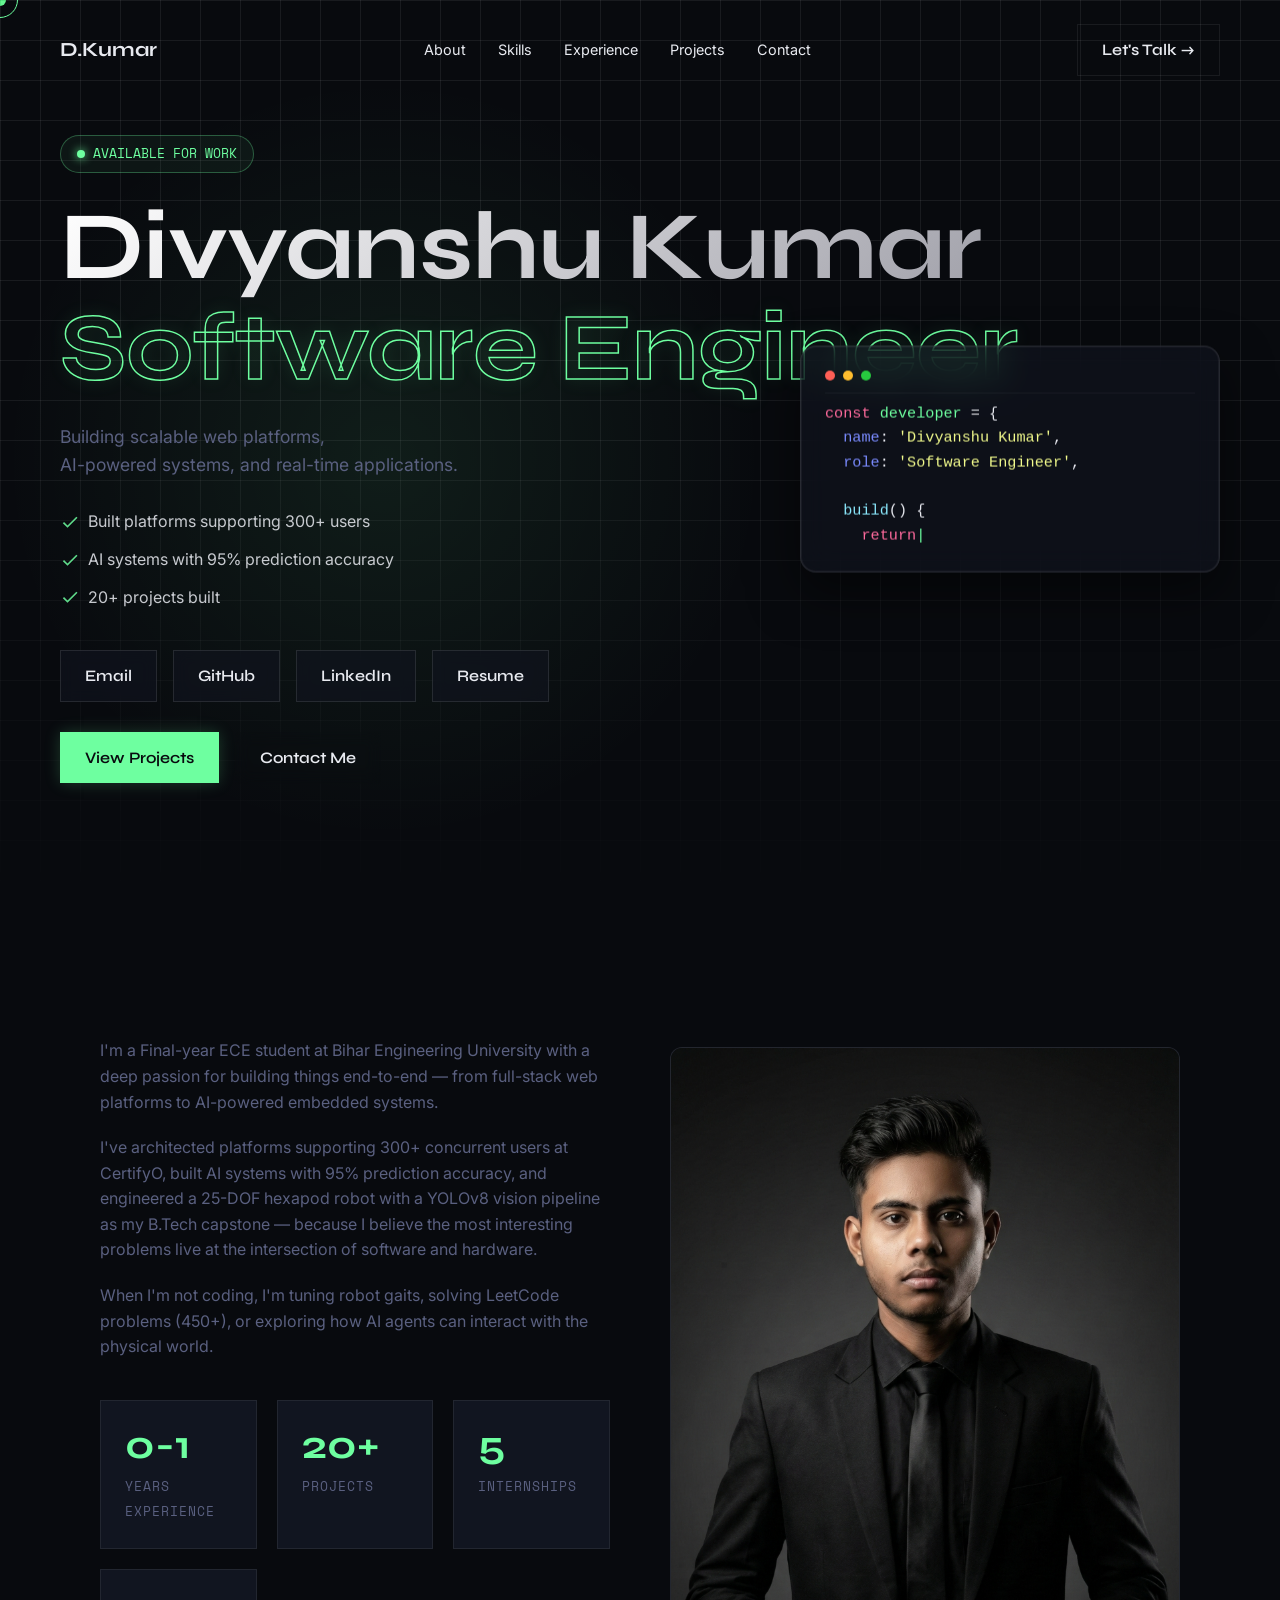
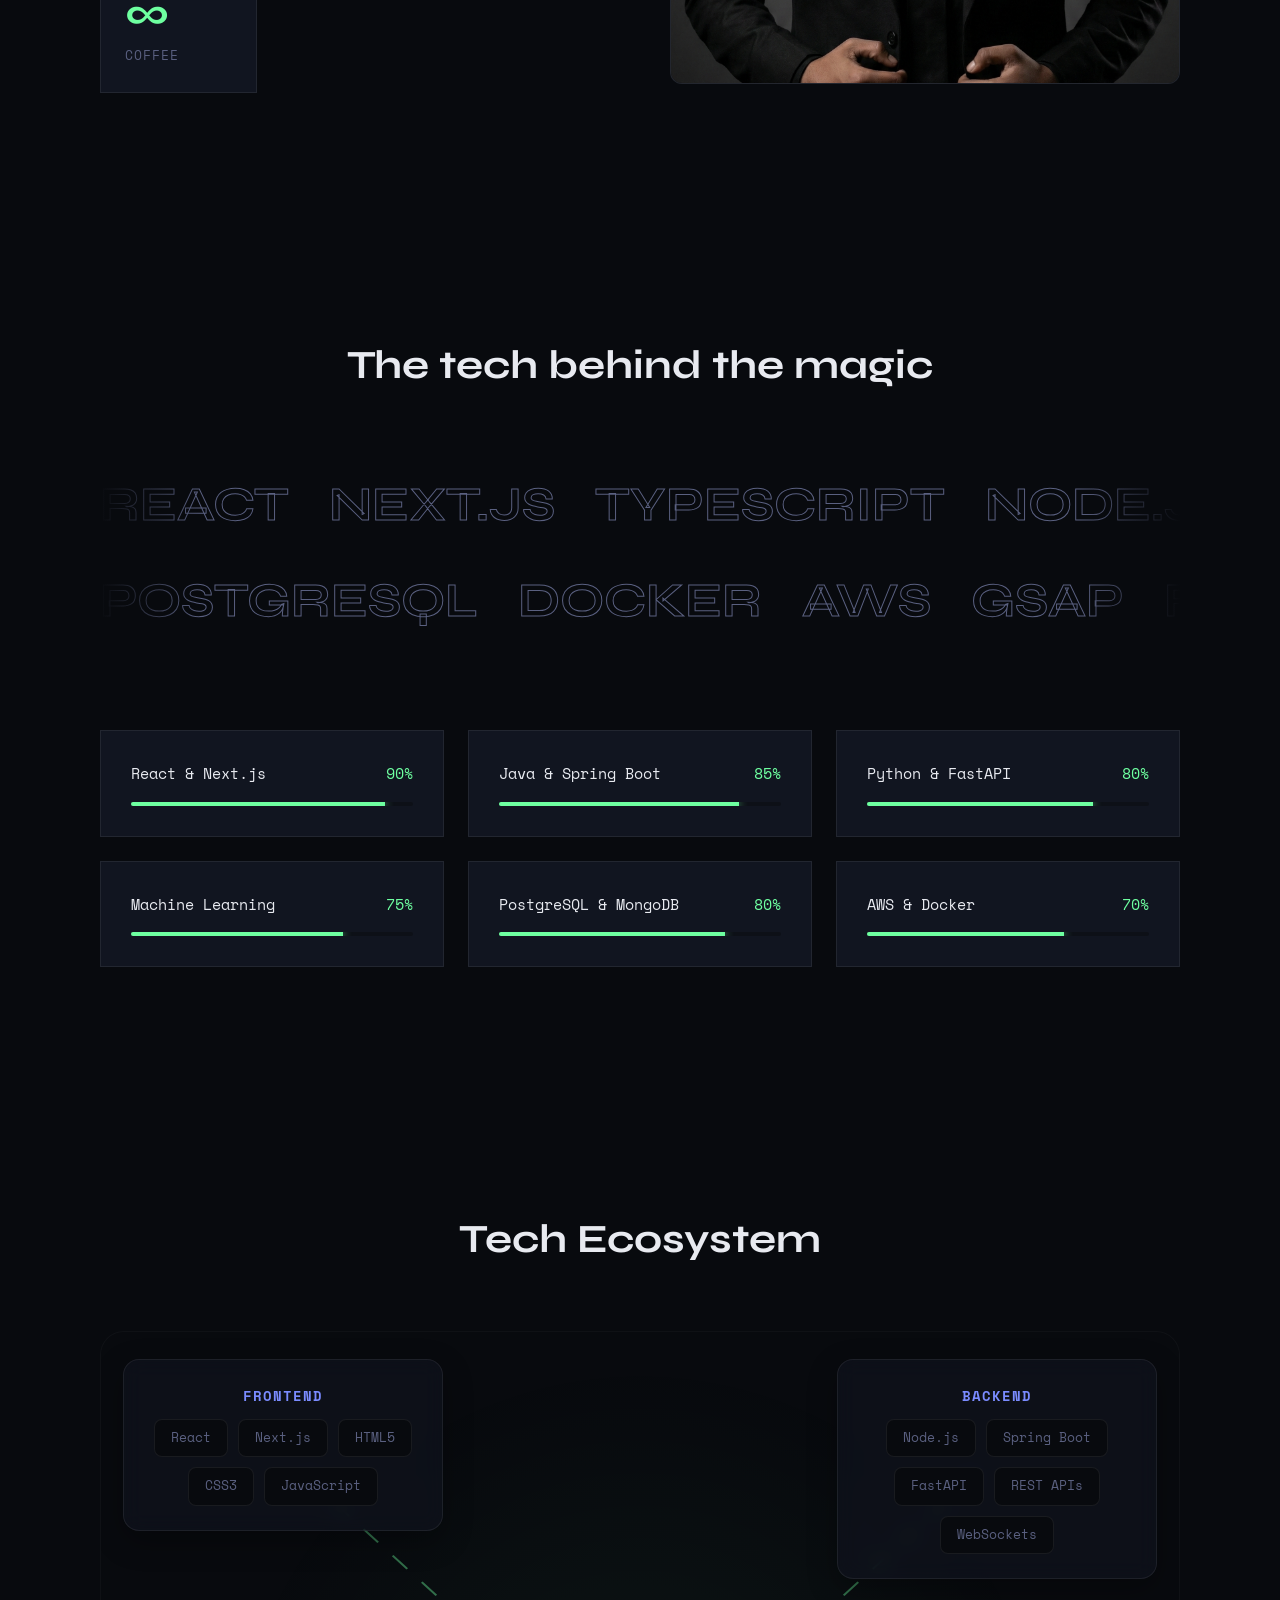
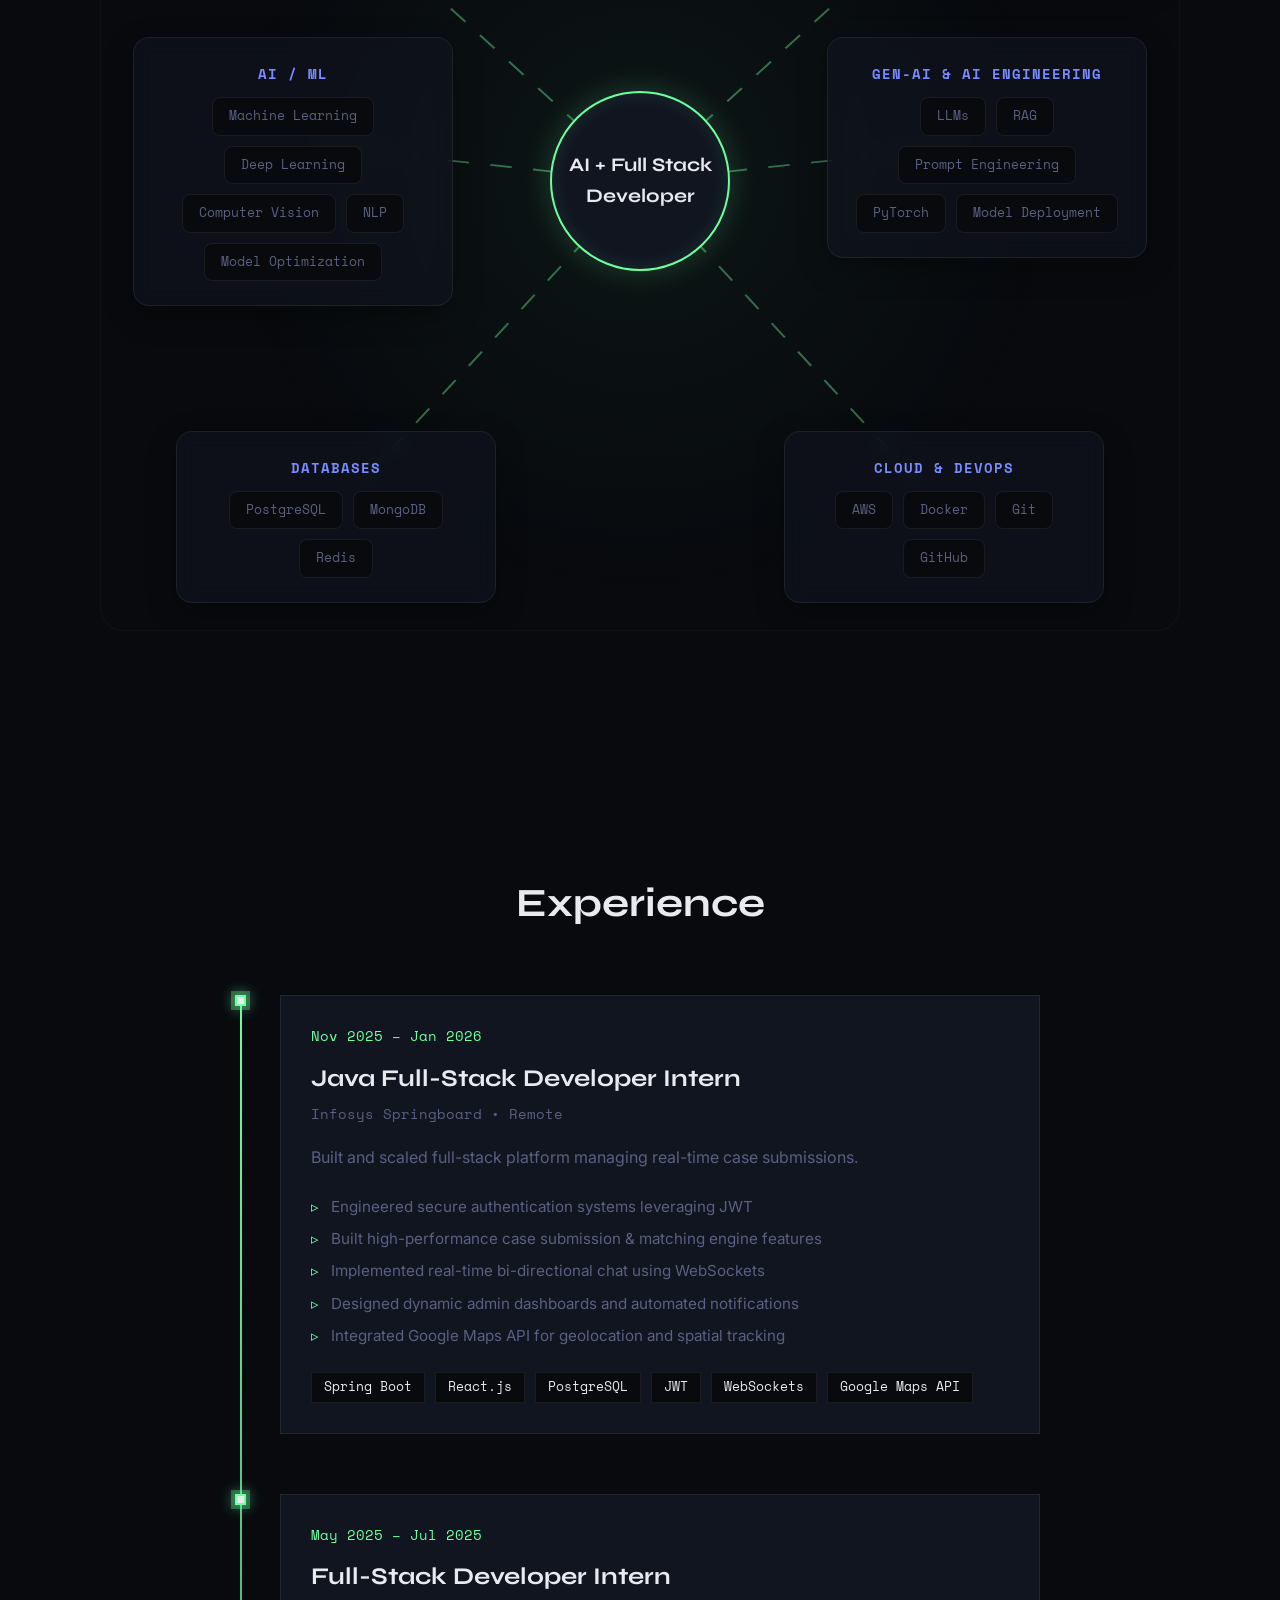
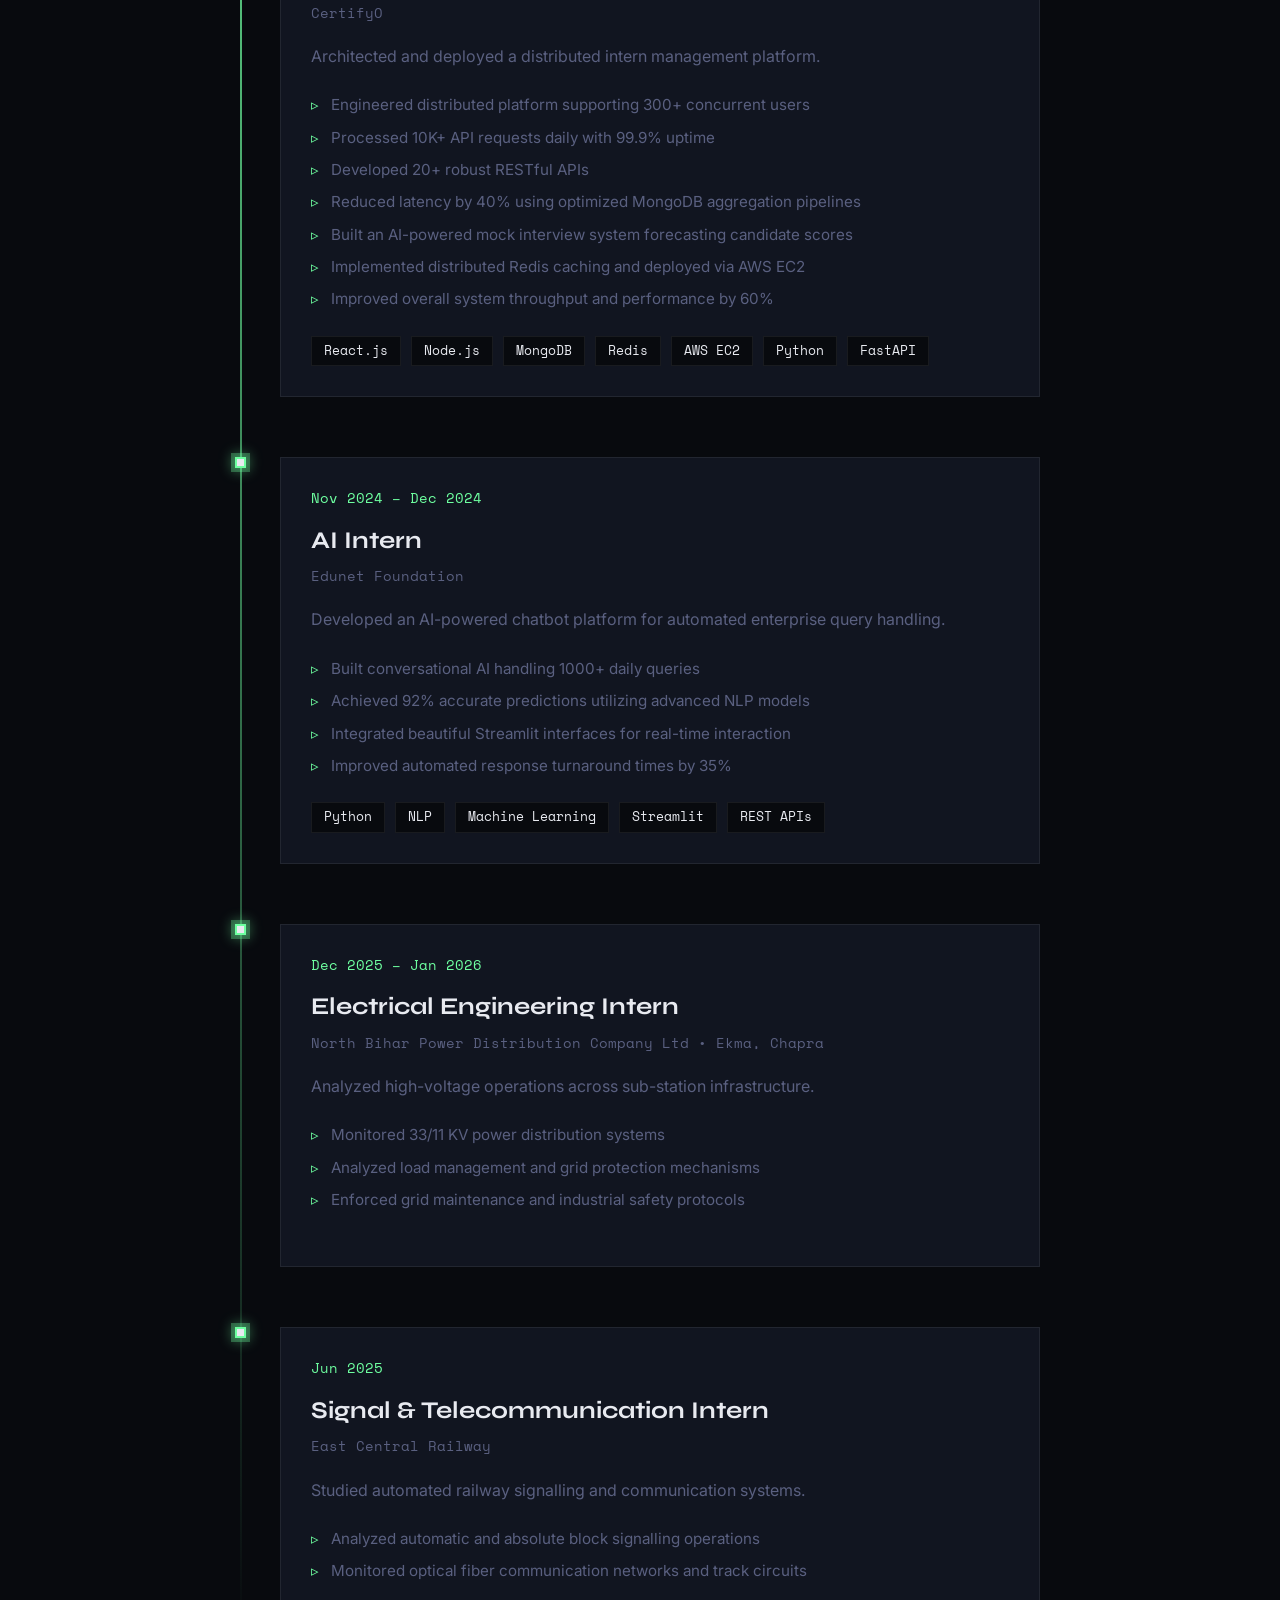
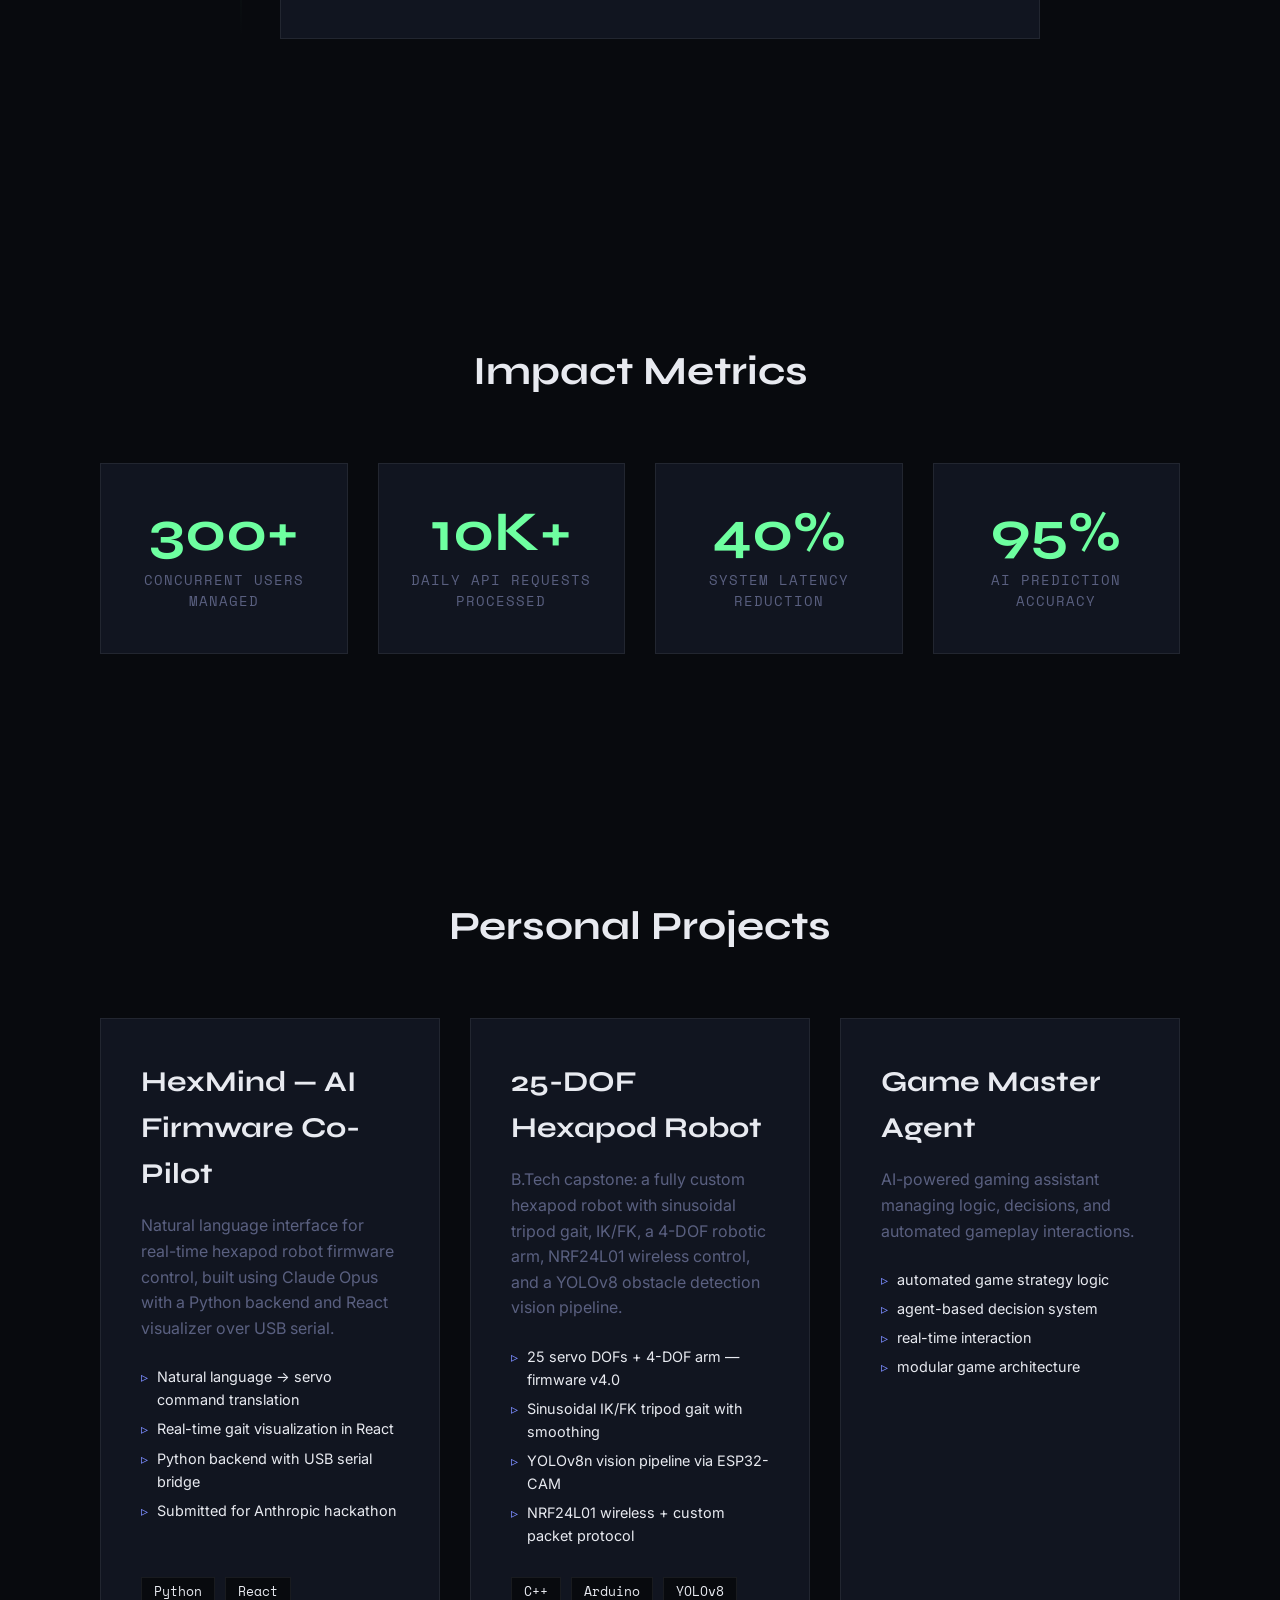
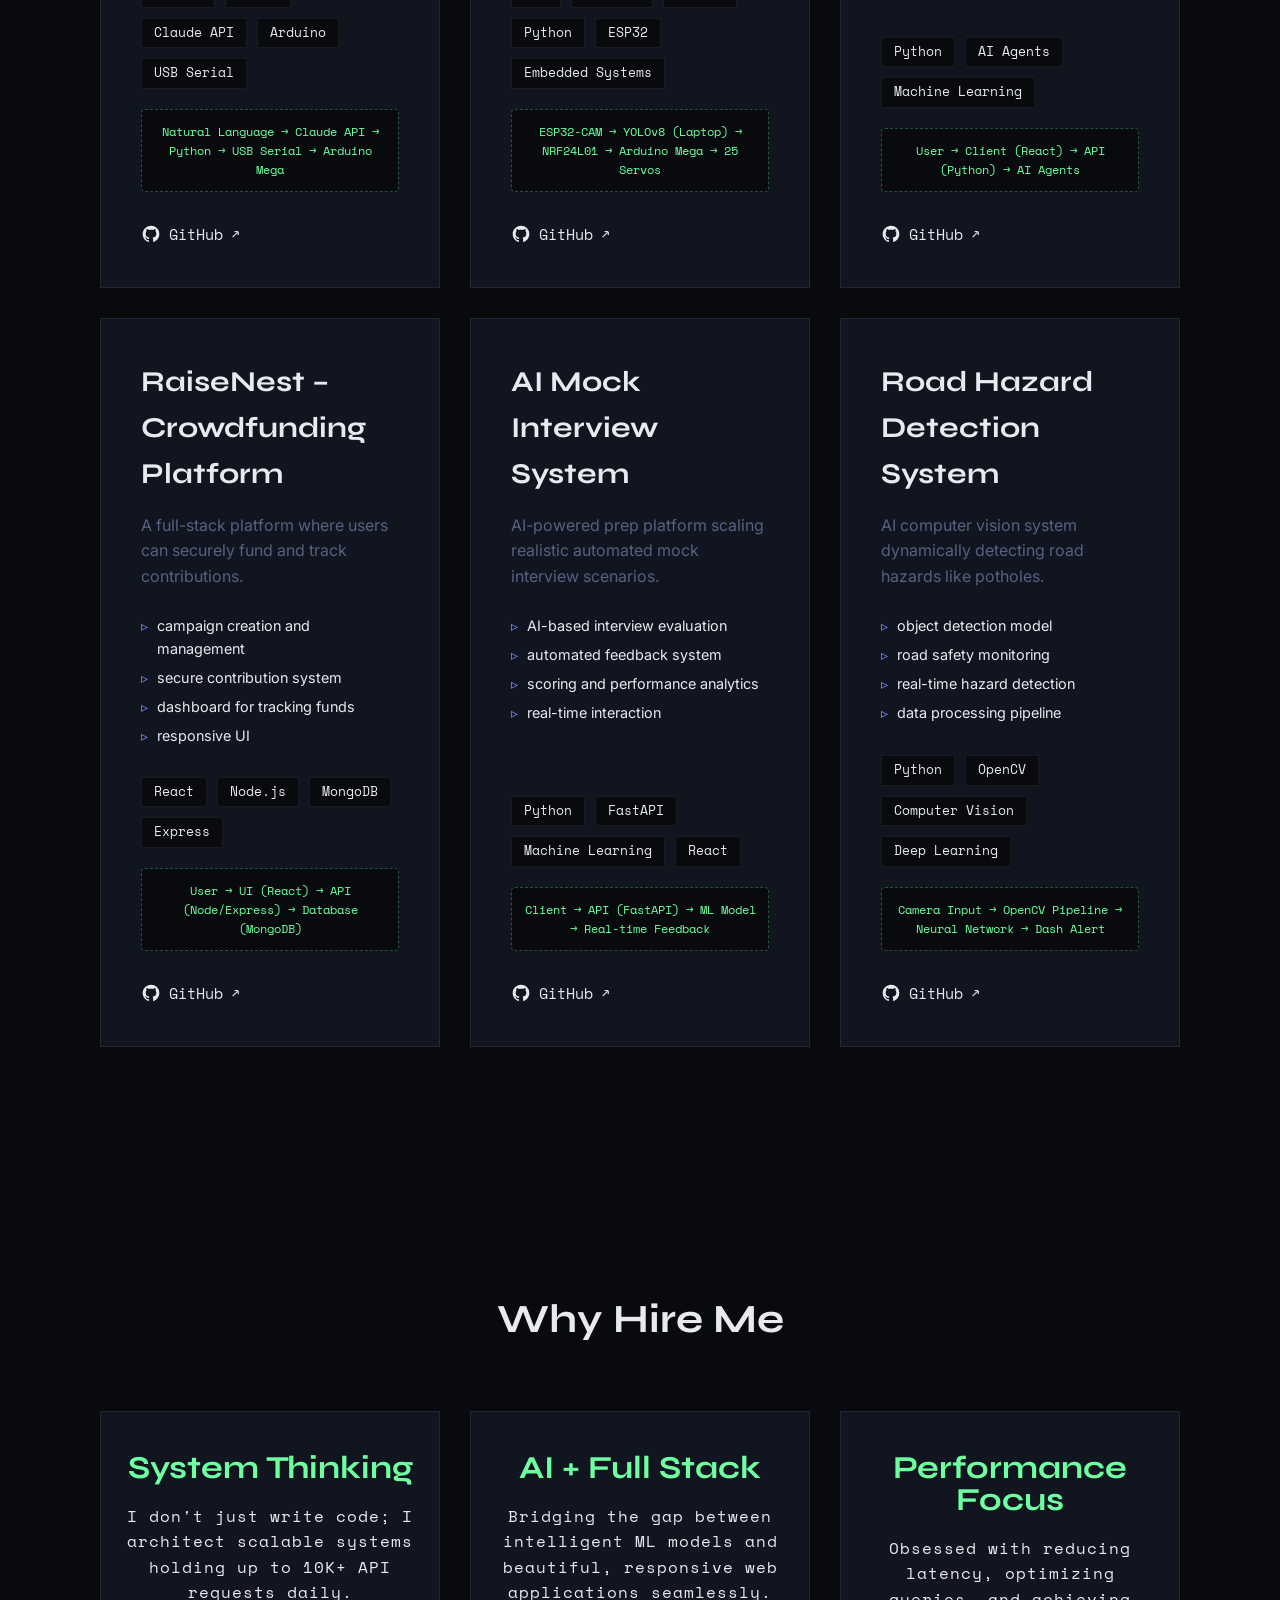
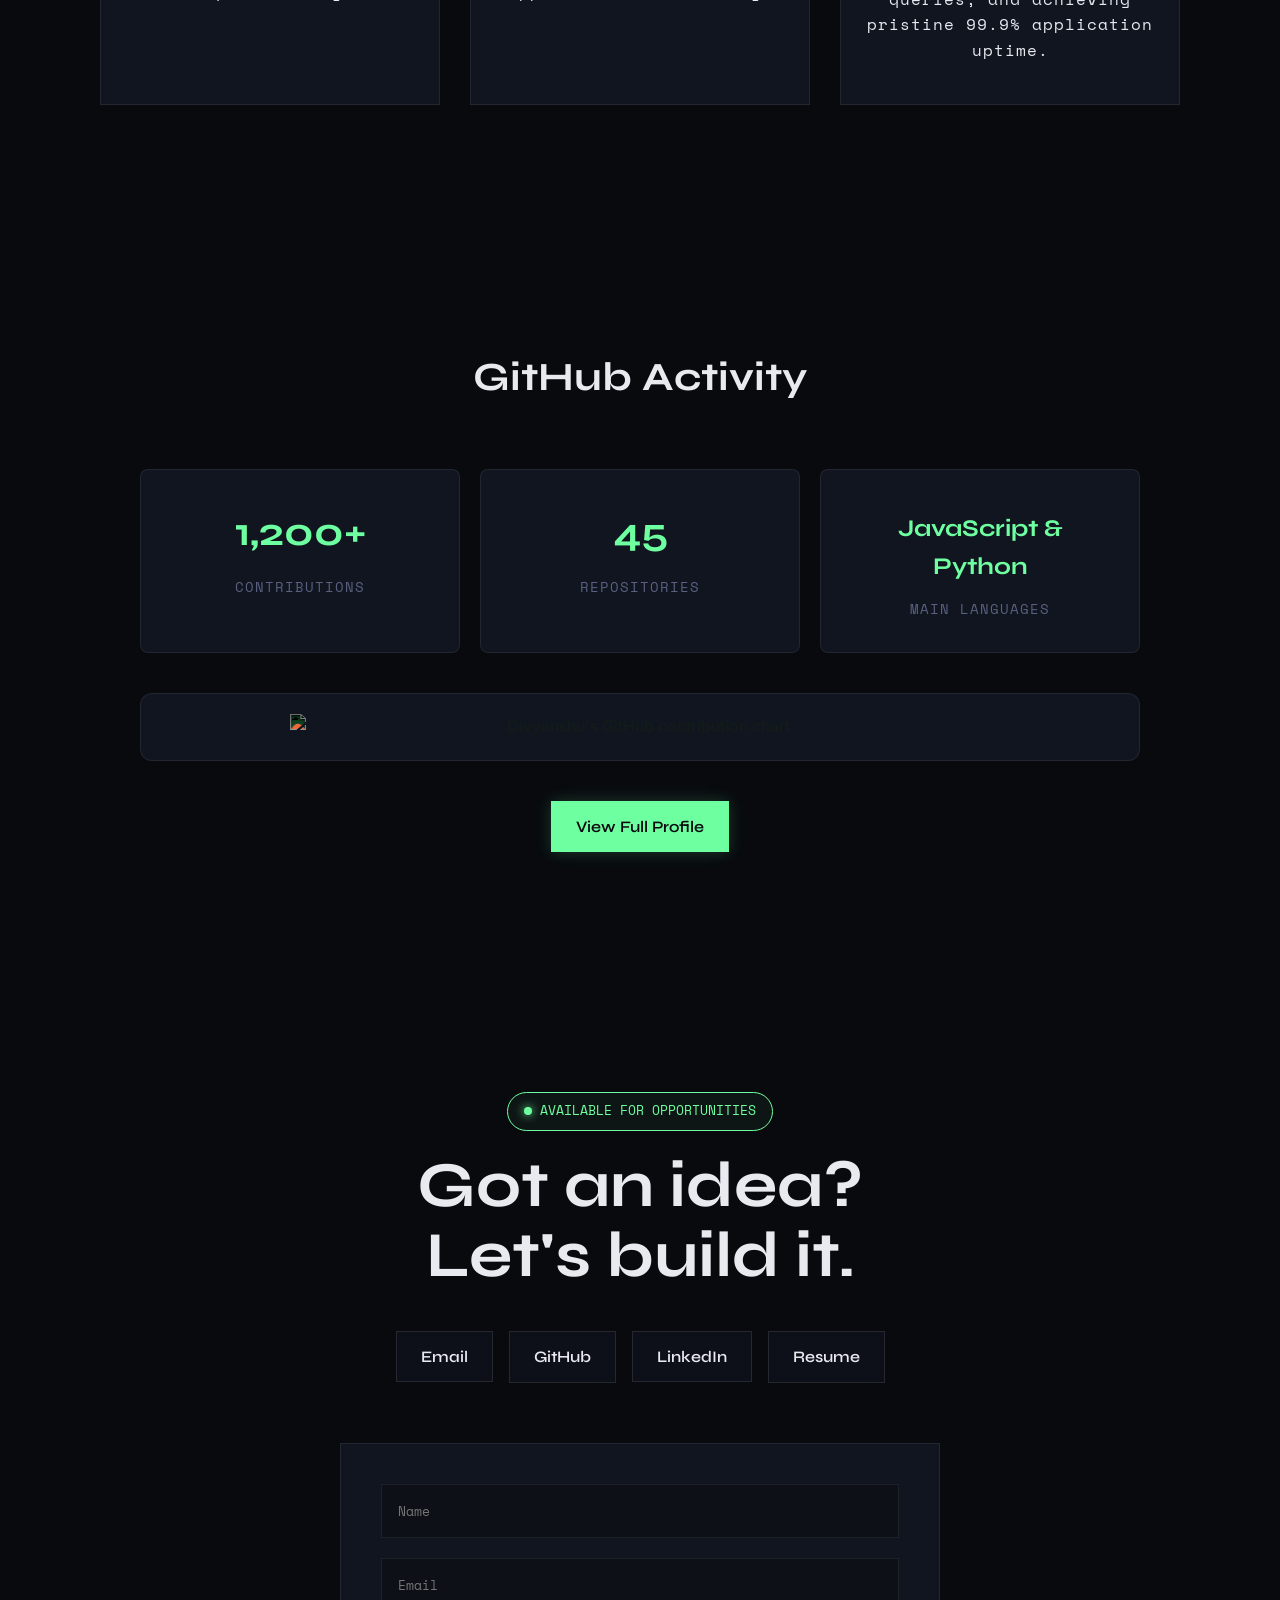
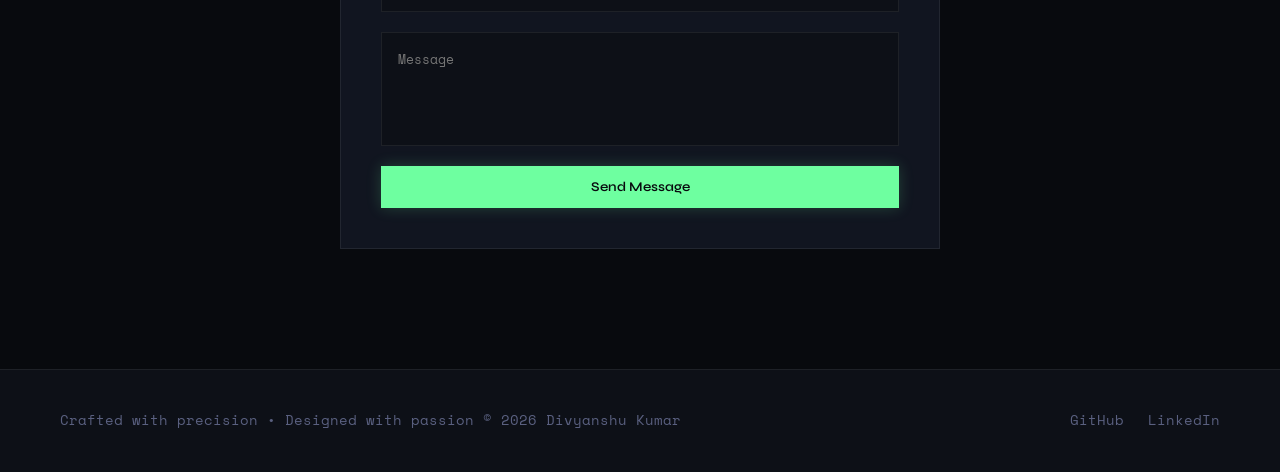
==== commit 05596278: "Add sitemap.xml and SEO meta tags" ====
--- a/index.html
+++ b/index.html
@@ -5,7 +5,11 @@
     <meta charset="UTF-8">
     <meta name="viewport" content="width=device-width, initial-scale=1.0">
     <title>Divyanshu Kumar | Developer Portfolio</title>
-    <meta name="description" content="Divyanshu Kumar — Full-Stack & AI Developer. Building scalable web platforms, AI systems, and embedded robotics.">
+    <meta name="description" content="Divyanshu Kumar - Software Engineer 
+specializing in full-stack development, AI-powered systems, and 
+real-time applications. 500+ LeetCode problems, AWS certified.">
+    <meta name="keywords" content="Divyanshu Kumar, Software Engineer, 
+Full Stack Developer, React, Node.js, Java, Spring Boot, Bihar, India">
     <meta property="og:title" content="Divyanshu Kumar | Developer Portfolio">
     <meta property="og:description" content="Full-Stack & AI Developer — React, Spring Boot, Python, YOLOv8, Embedded Systems">
     <meta property="og:image" content="Divyanshu_Kumar.png">
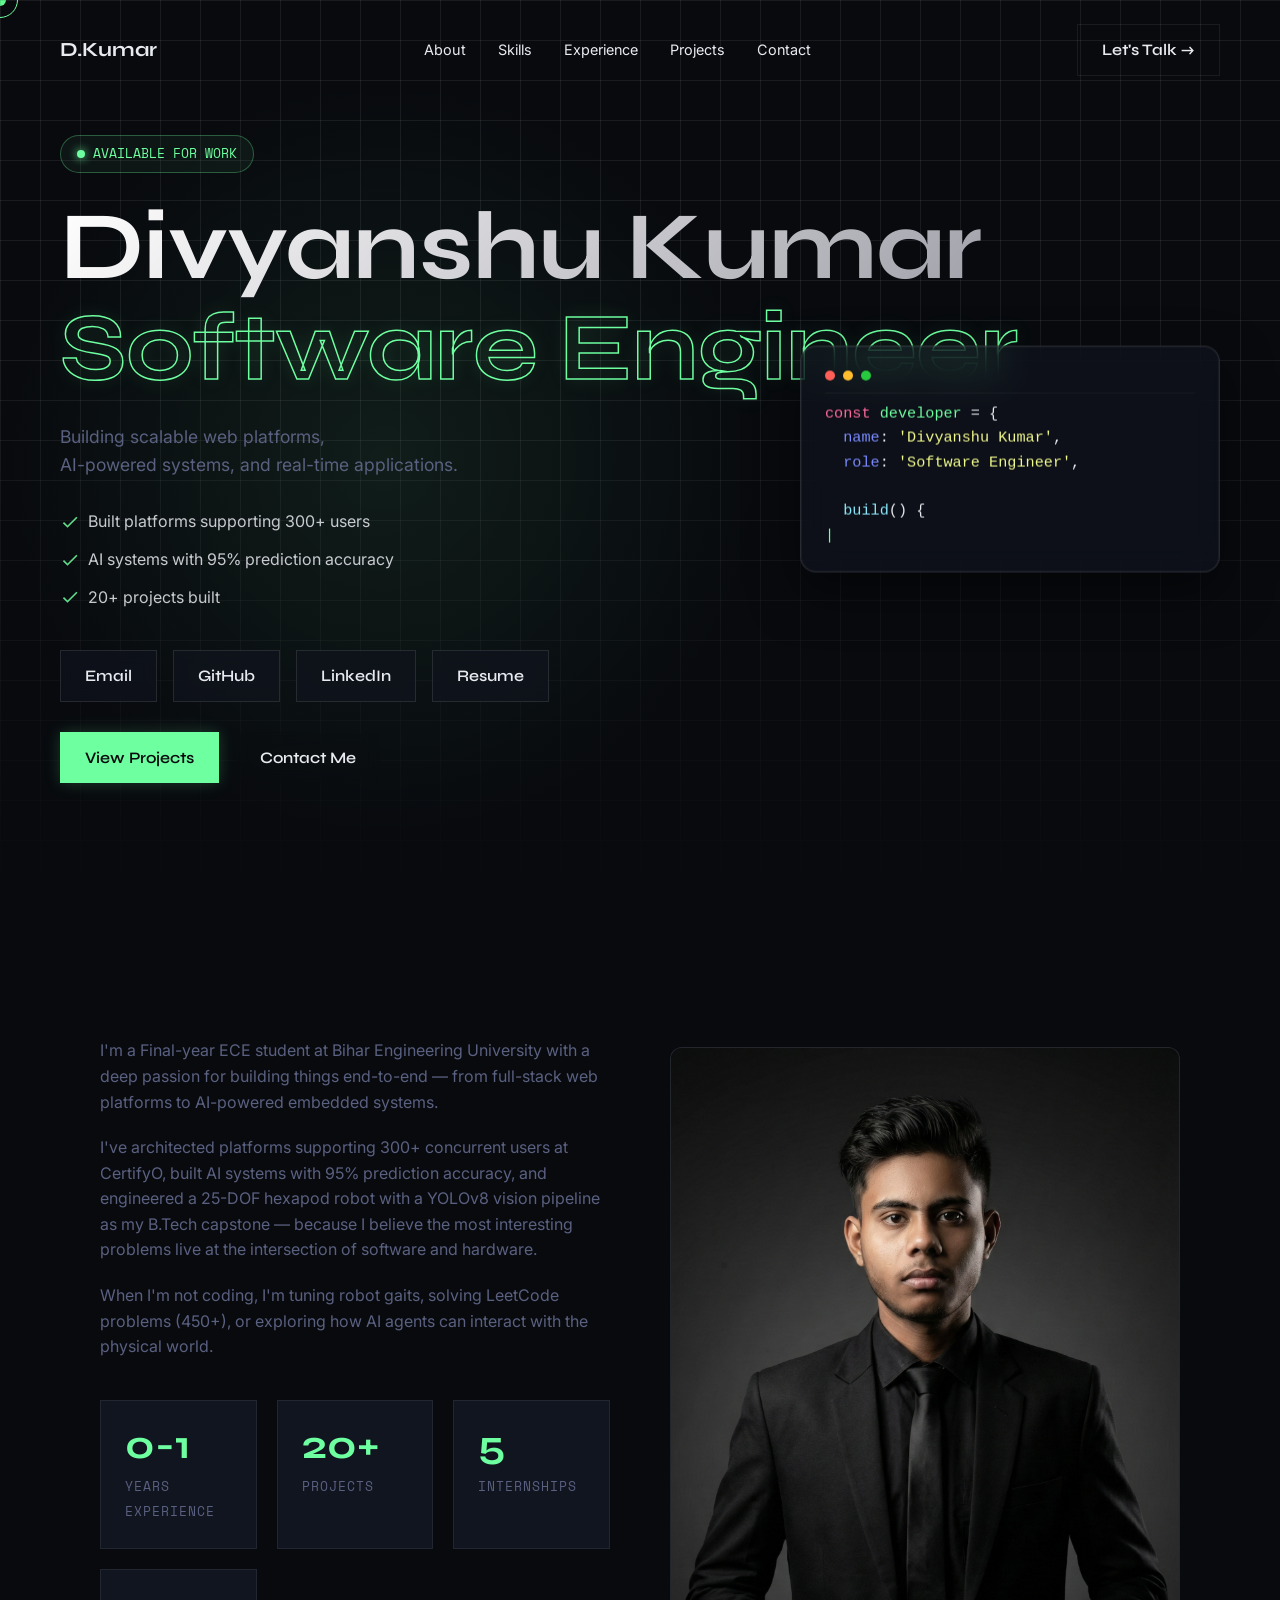
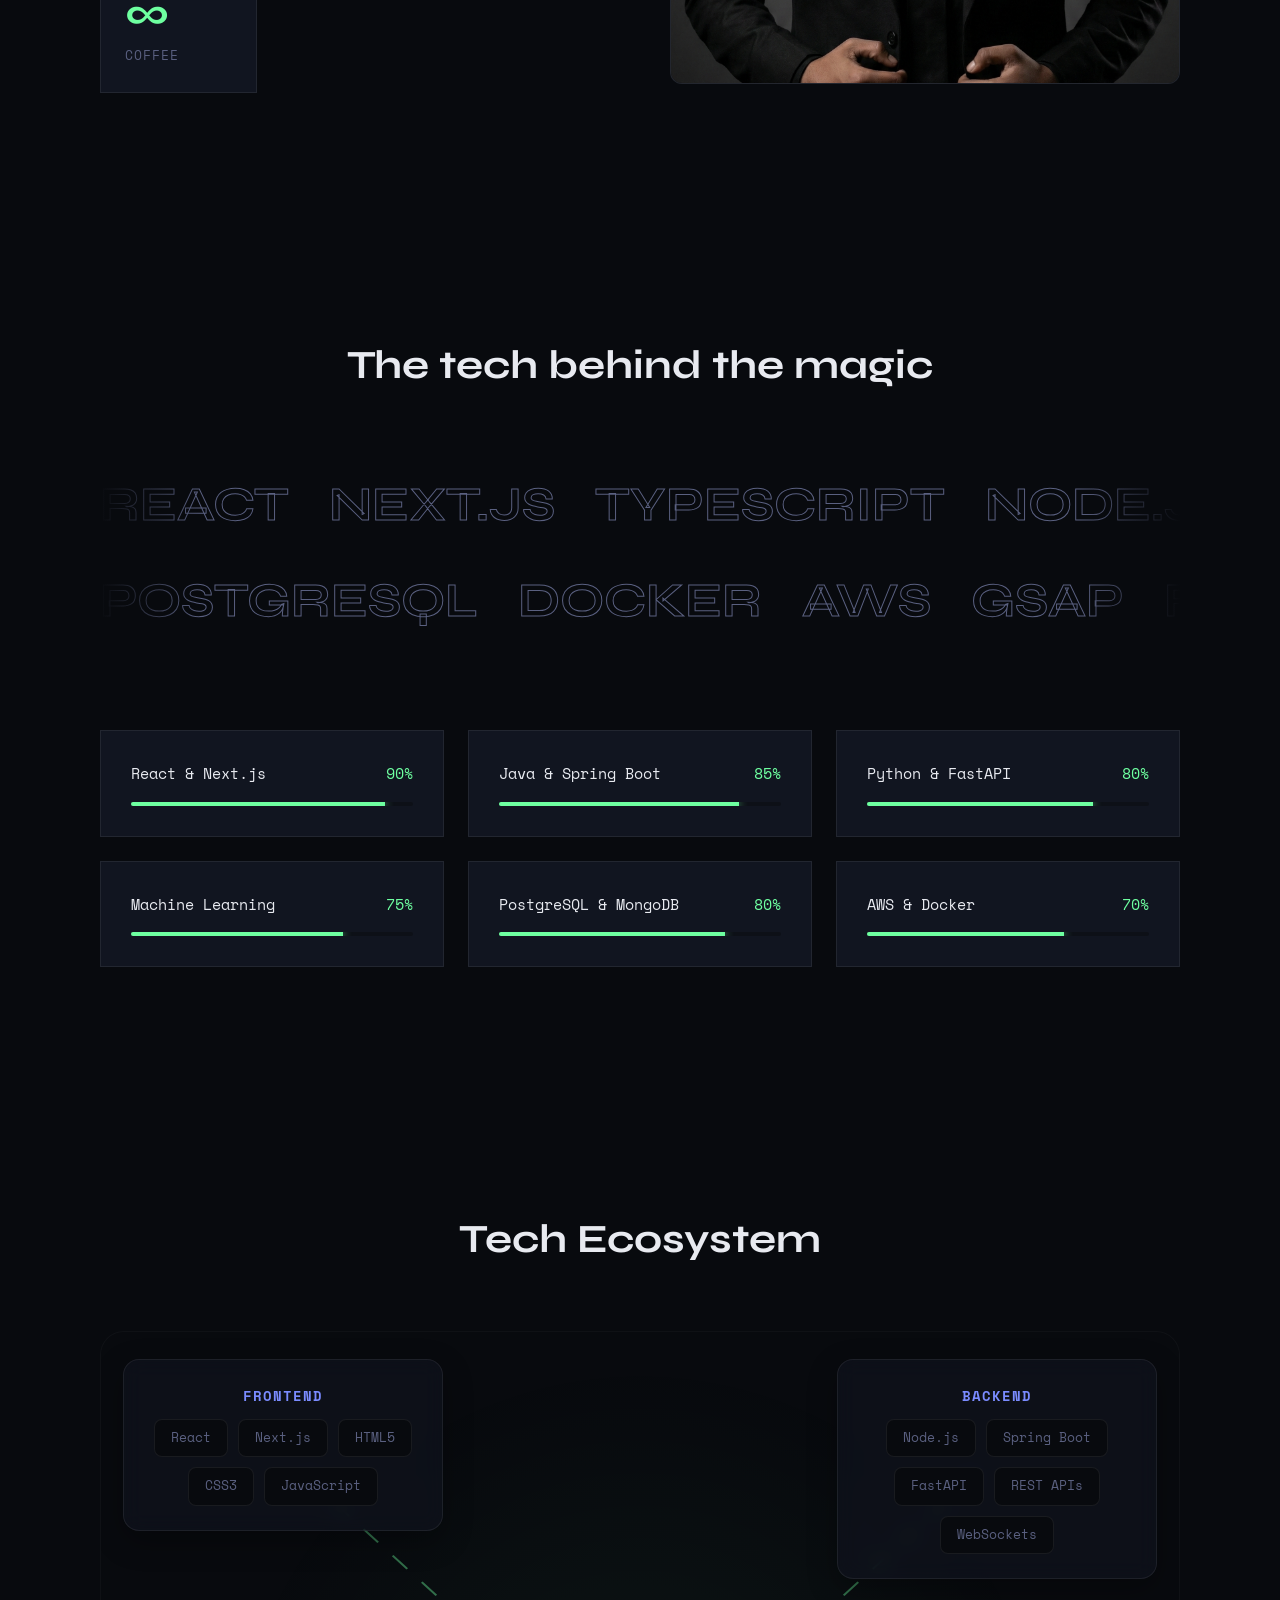
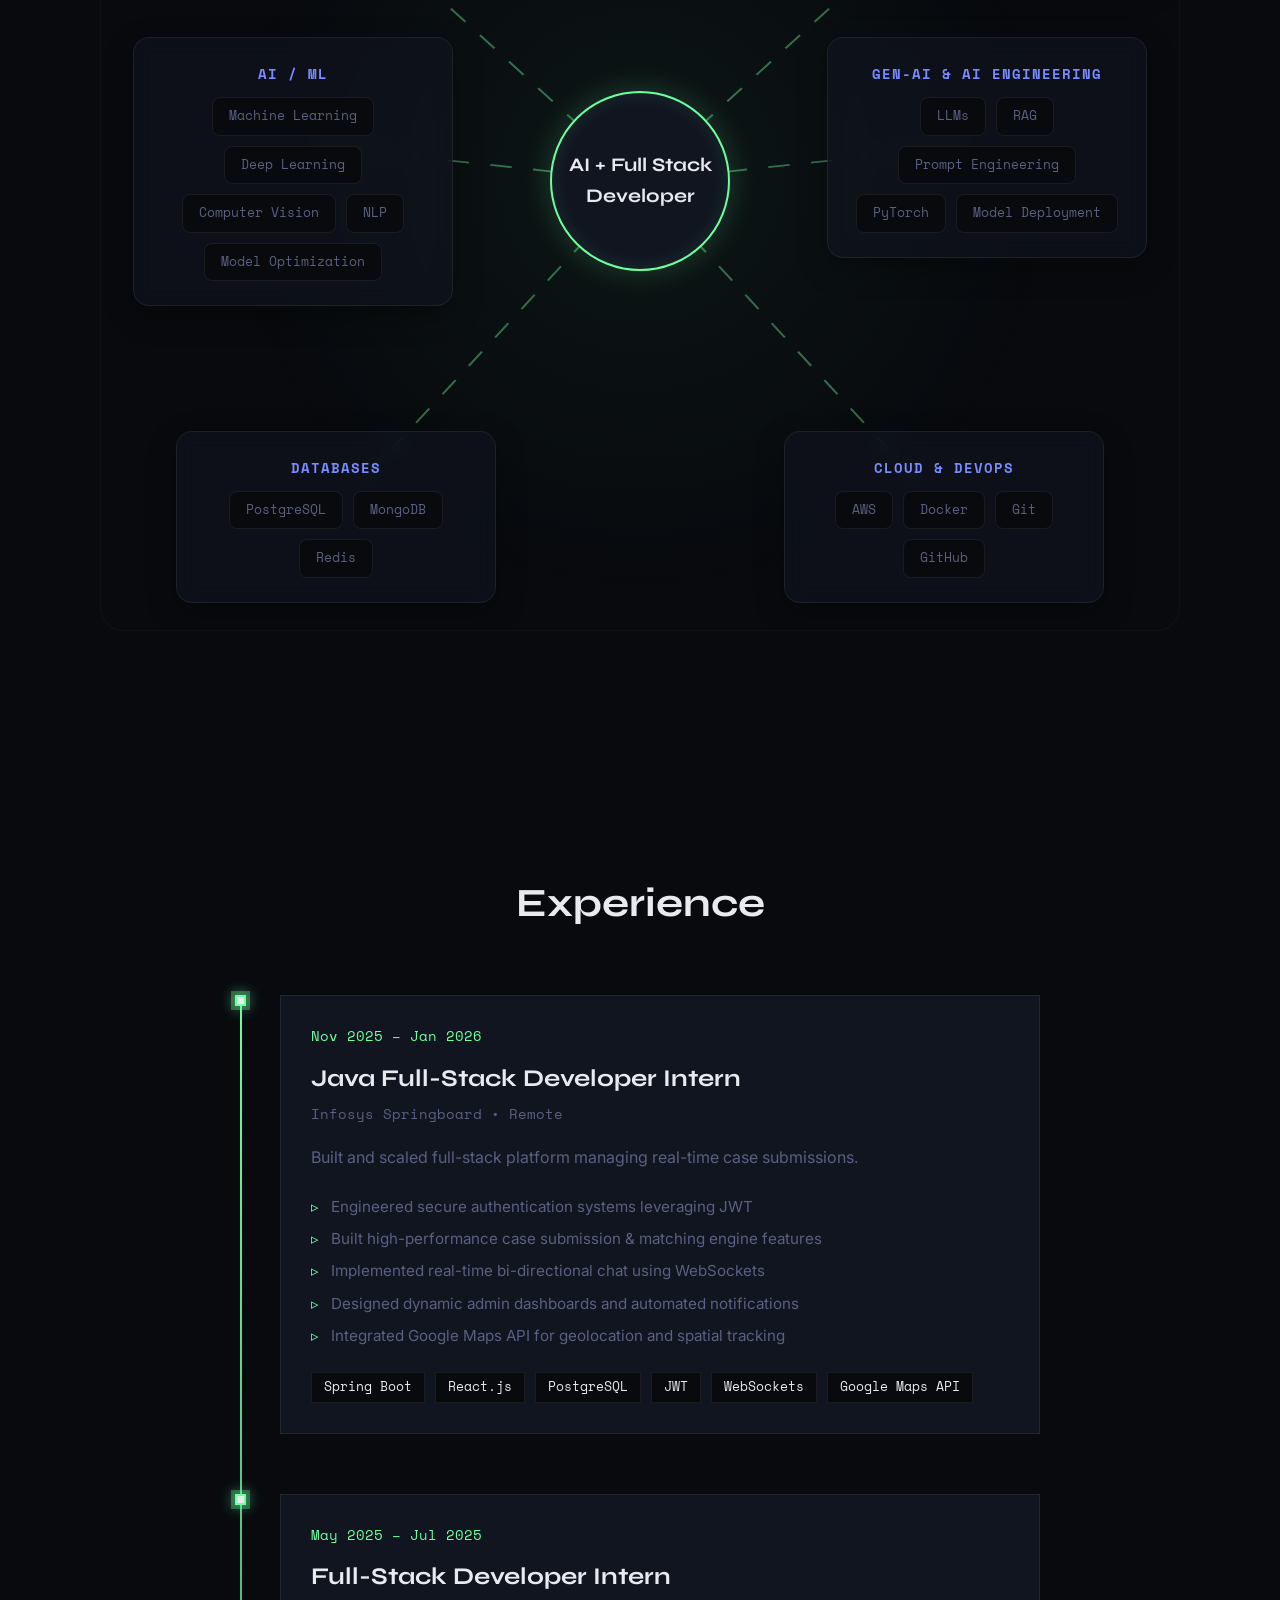
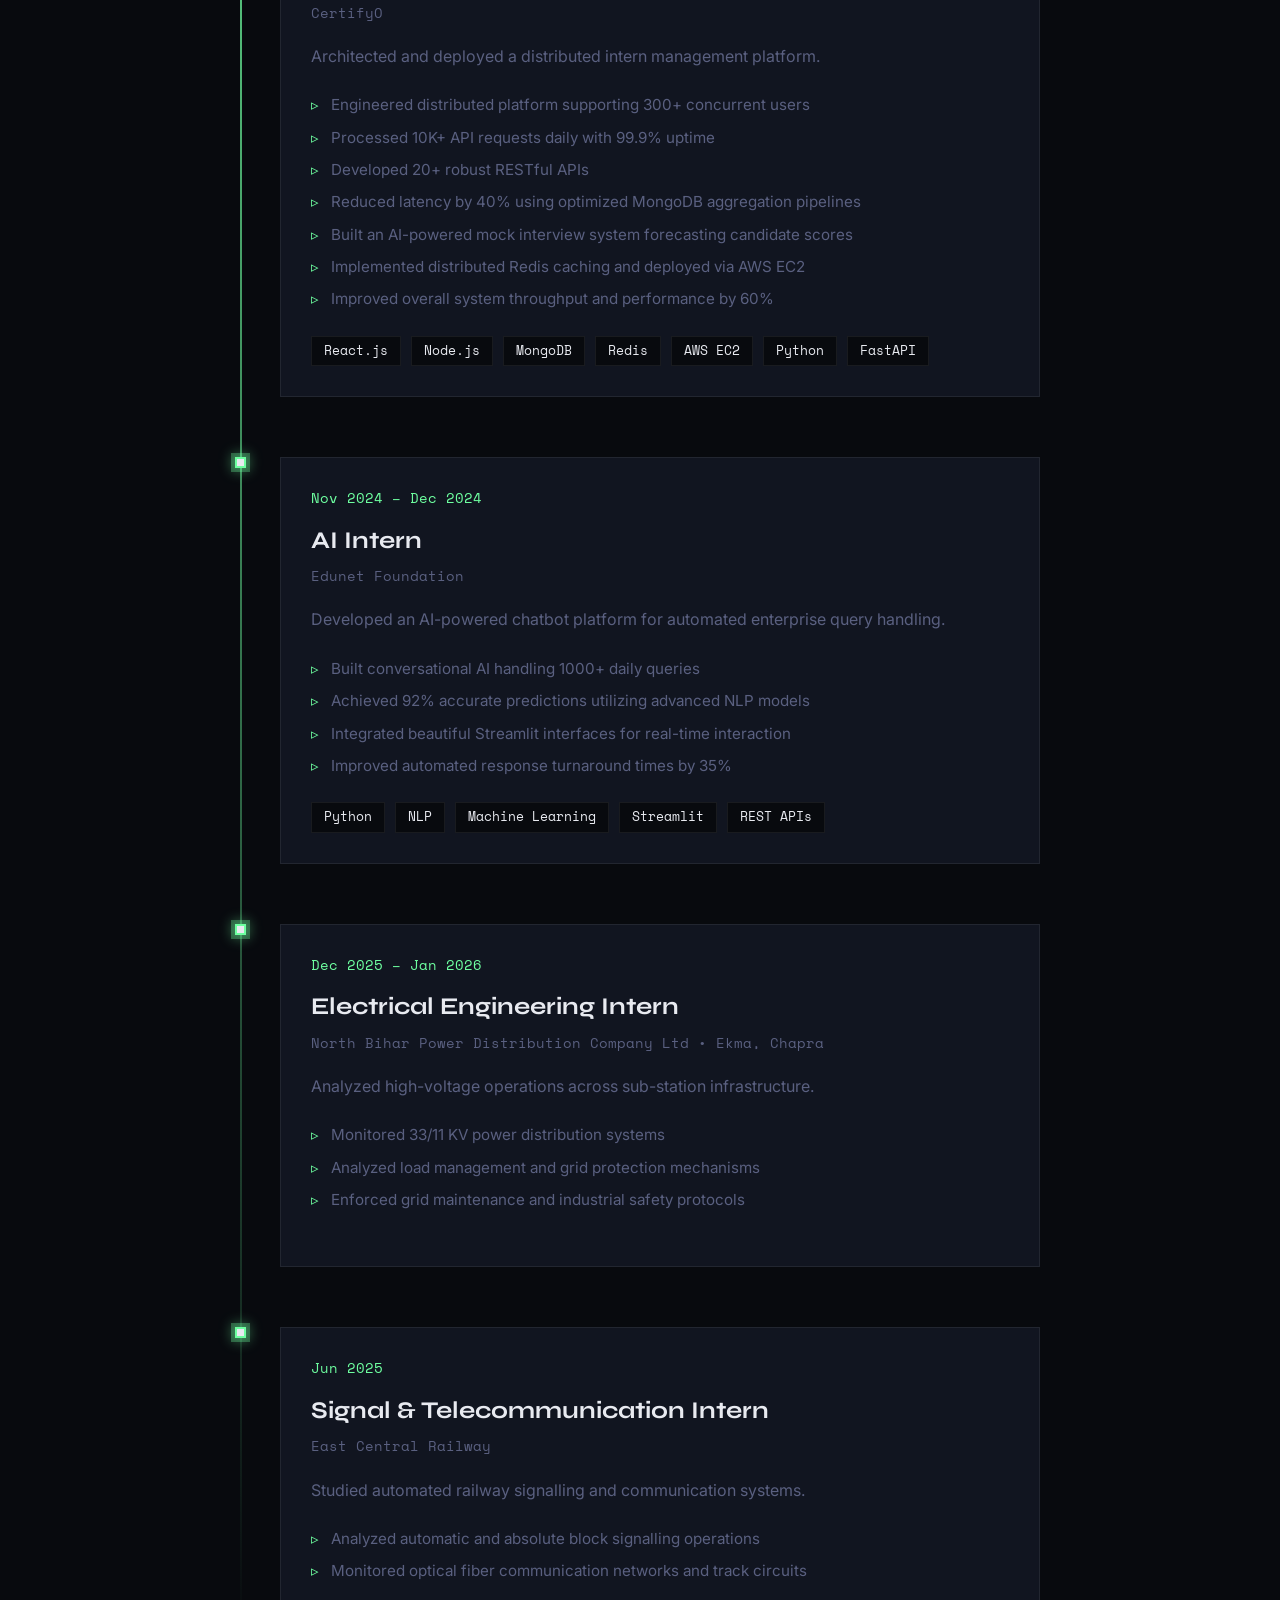
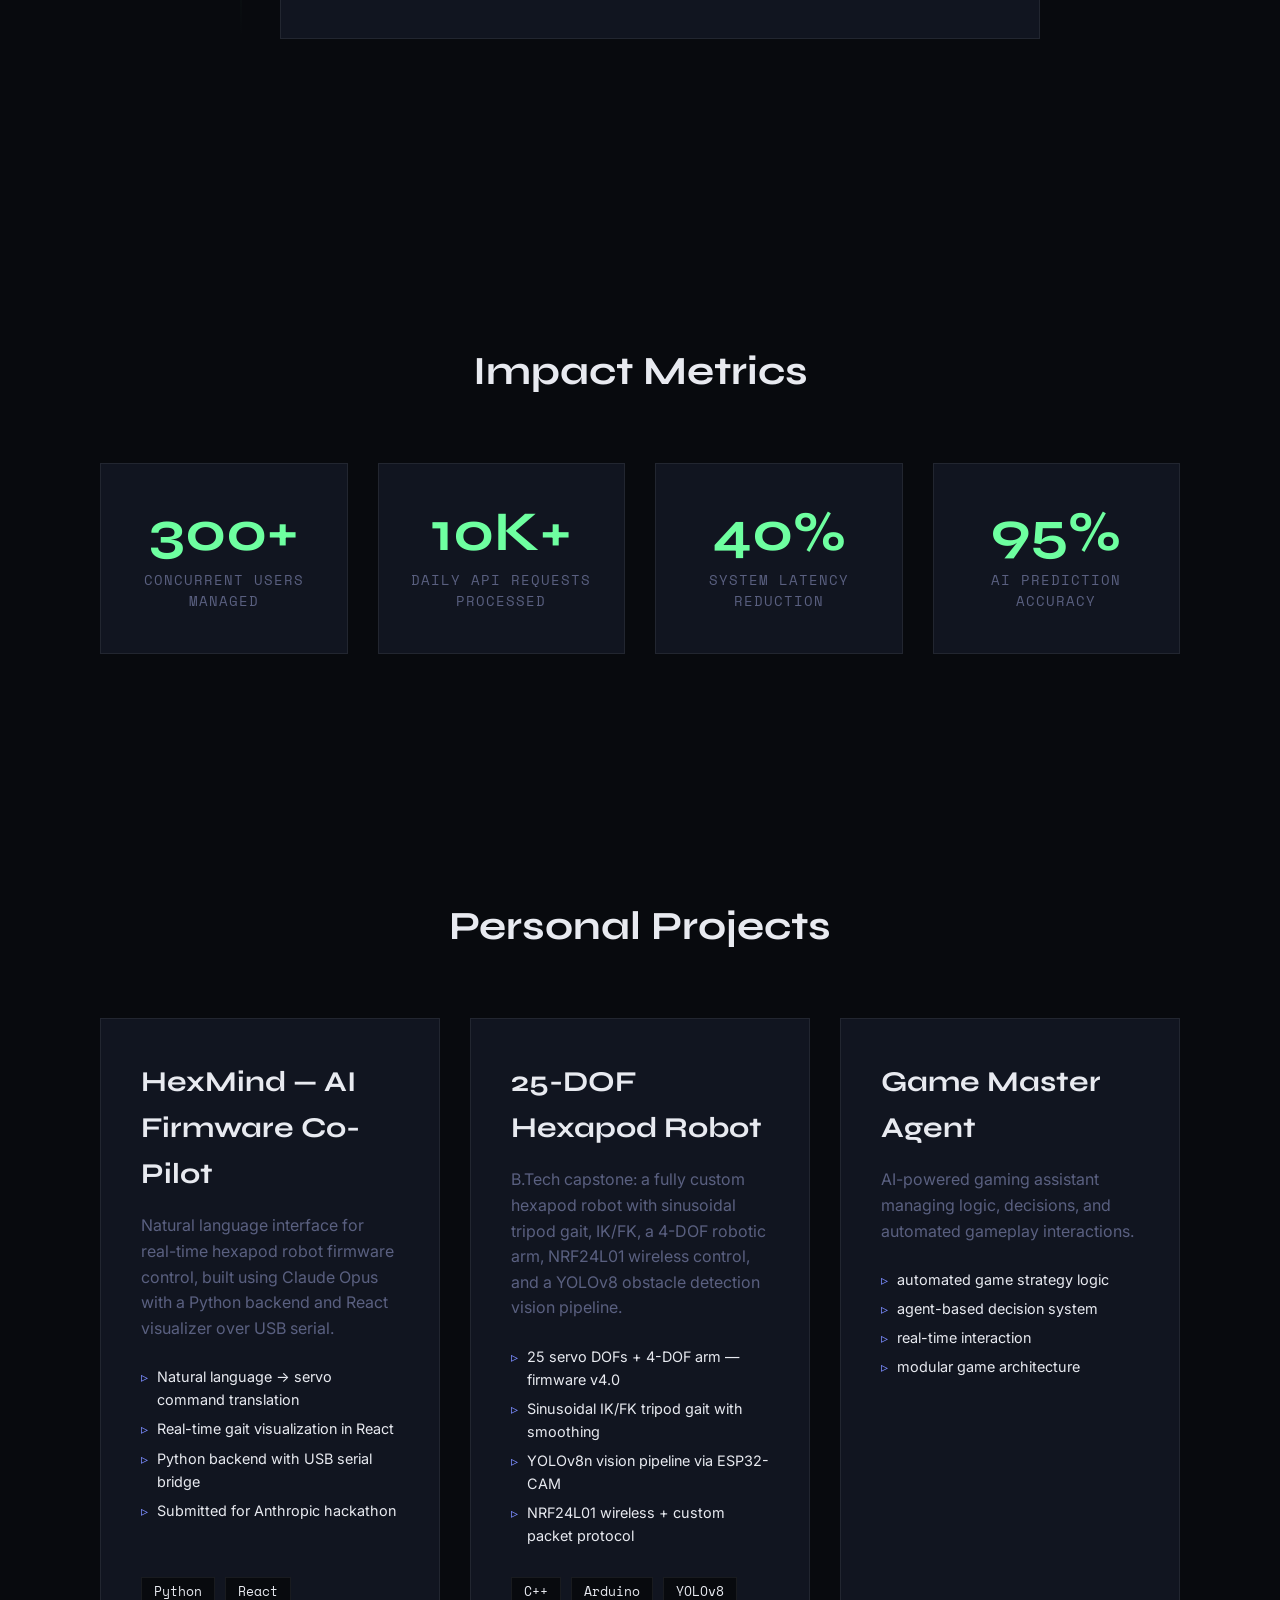
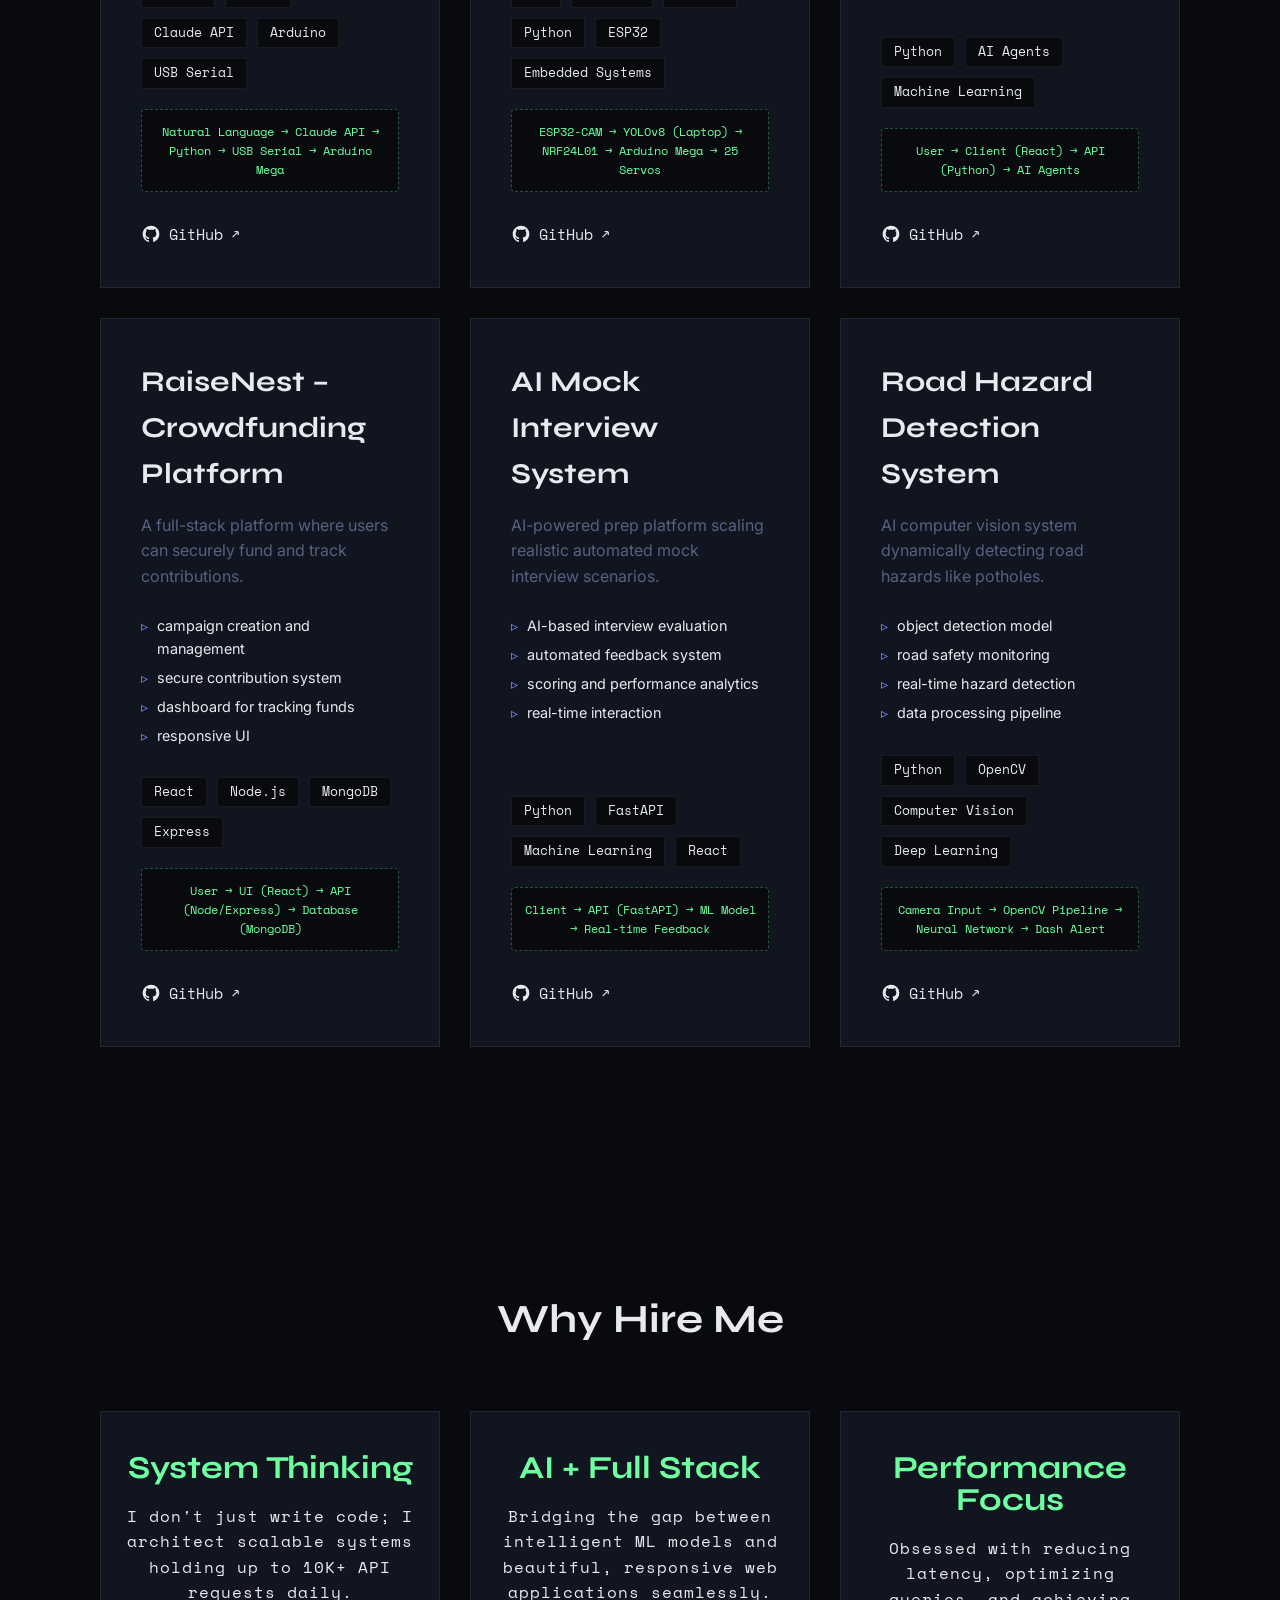
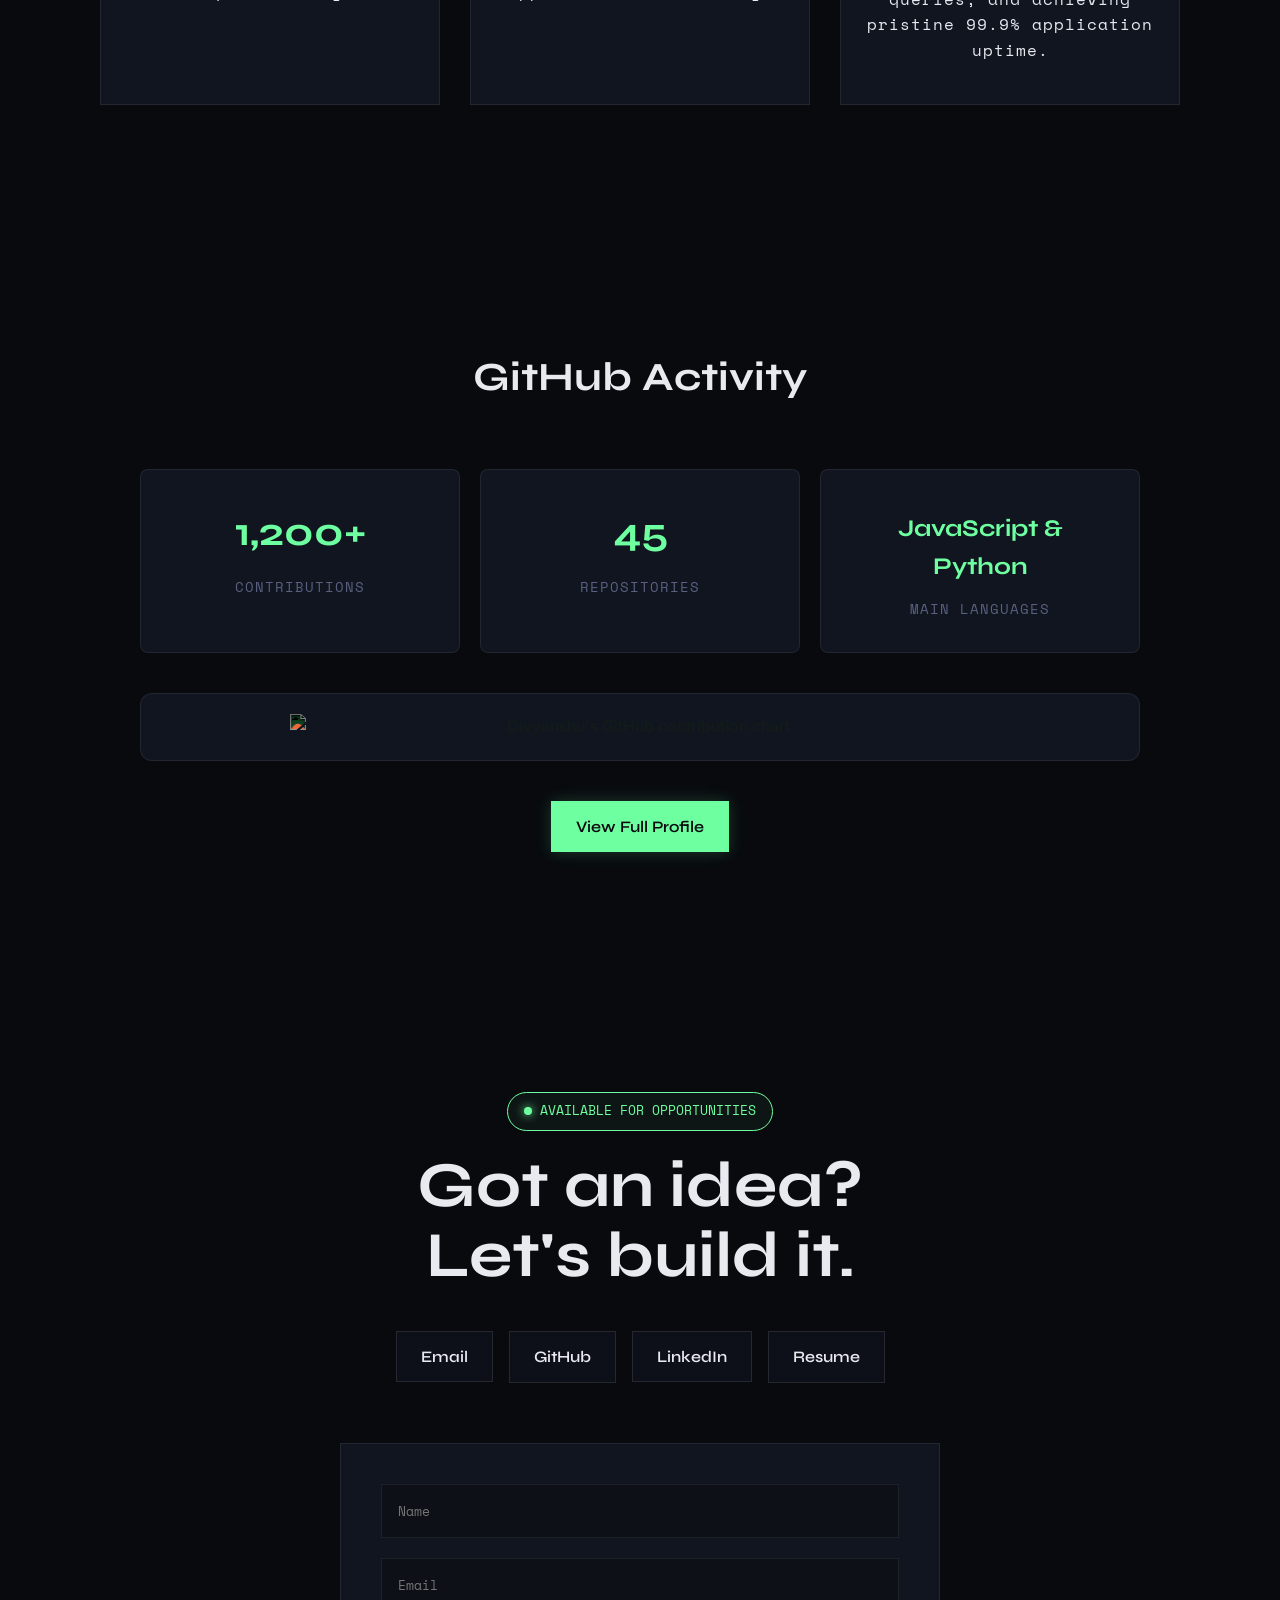
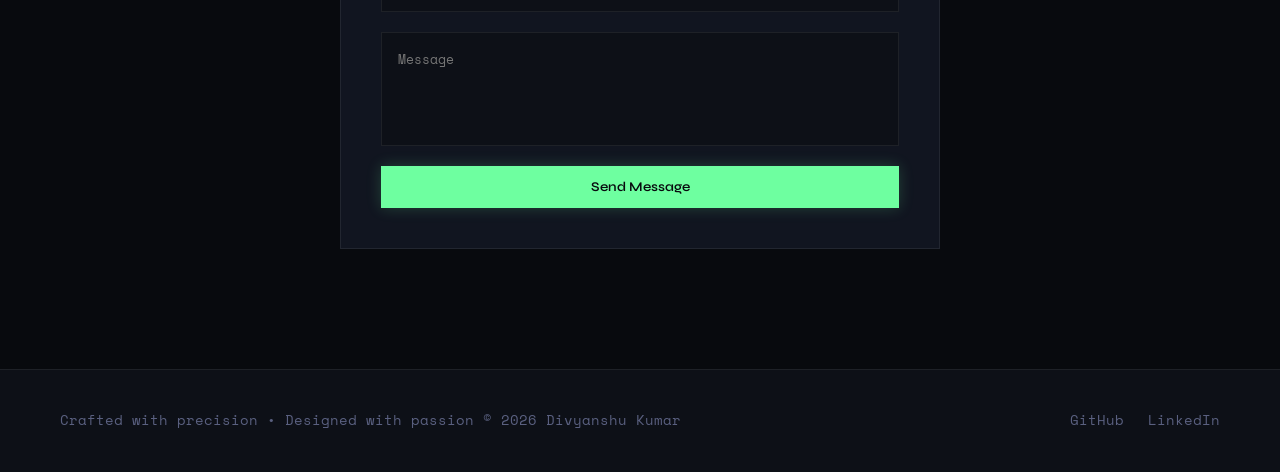
==== commit 51a68b90: "Add canonical URL tag" ====
--- a/index.html
+++ b/index.html
@@ -16,6 +16,7 @@
     <meta property="og:type" content="website">
     <meta name="robots" content="index, follow">
     <meta name="author" content="Divyanshu Kumar">
+    <link rel="canonical" href="https://divyanshu-2907.github.io/My_Portfolio/" />
     <link rel="icon" href="favicon.png" type="image/png">
     <link rel="preconnect" href="https://fonts.googleapis.com">
     <link rel="preconnect" href="https://fonts.gstatic.com" crossorigin>
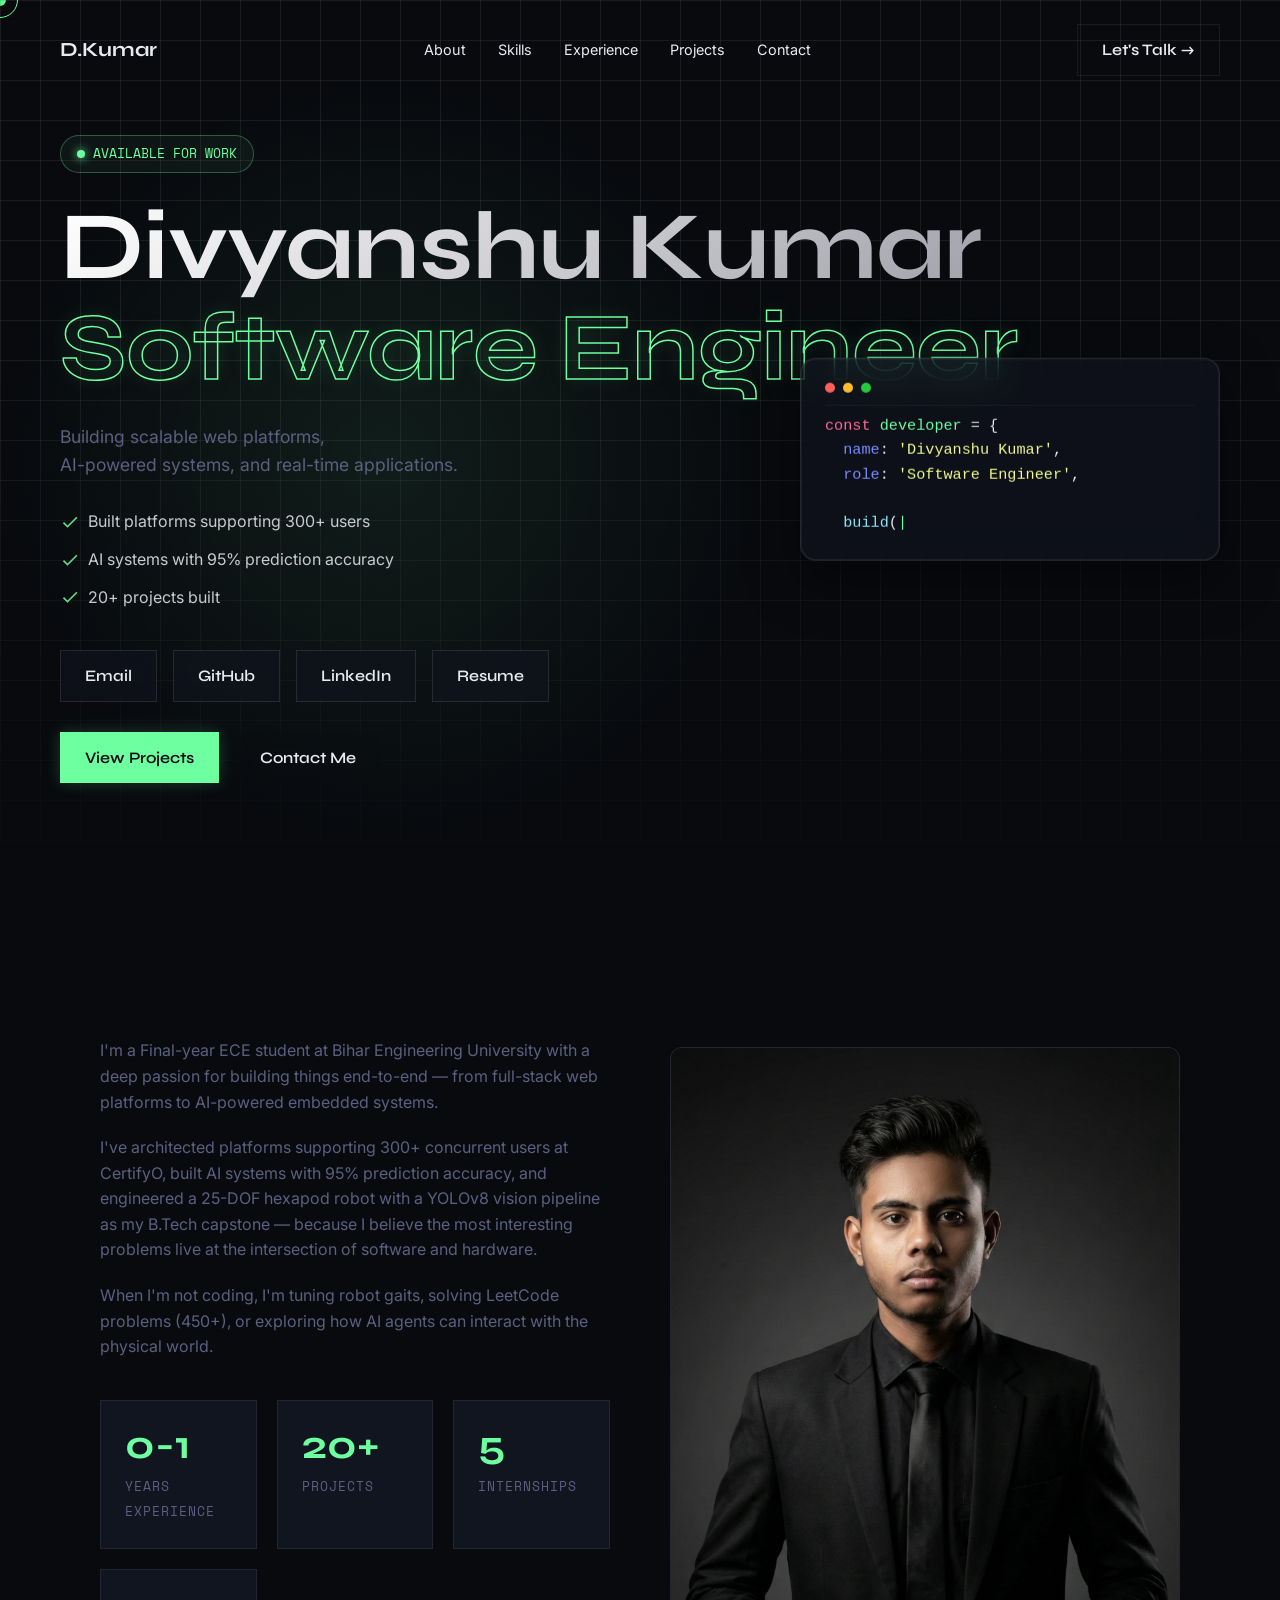
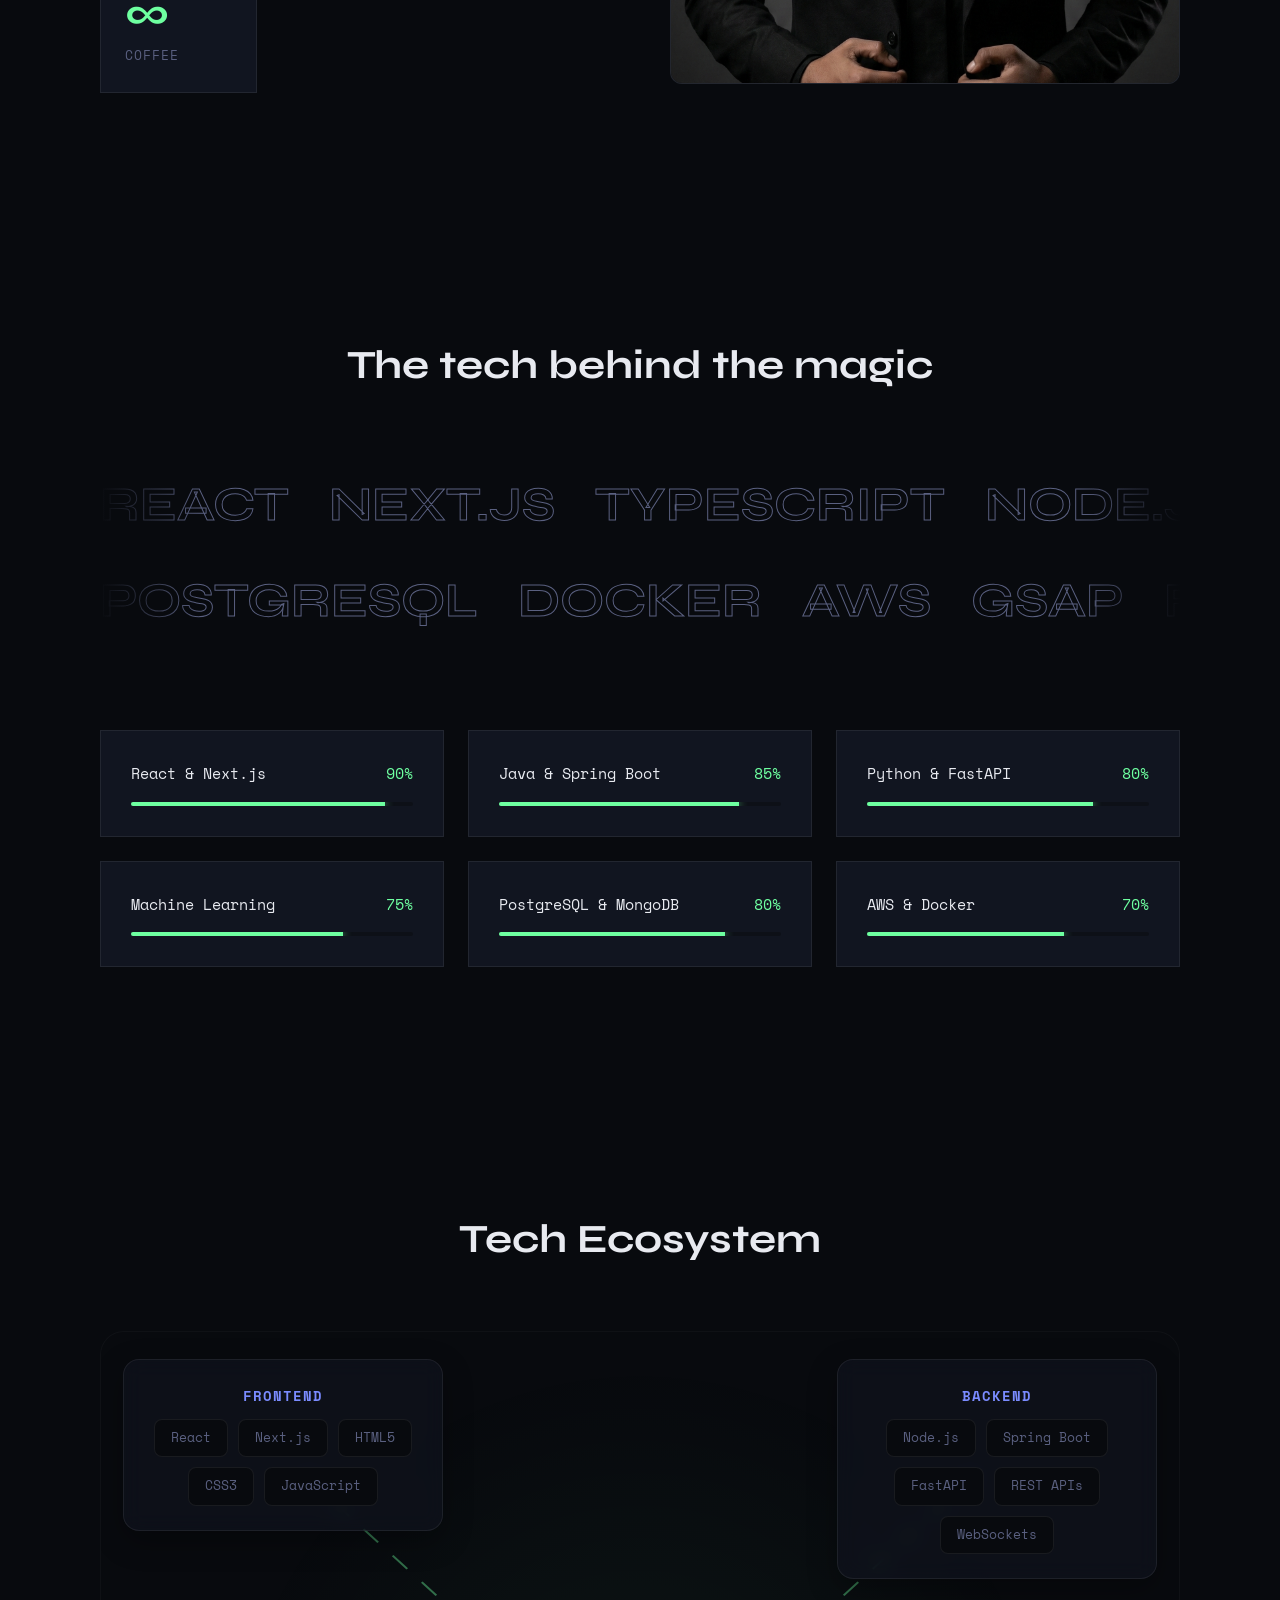
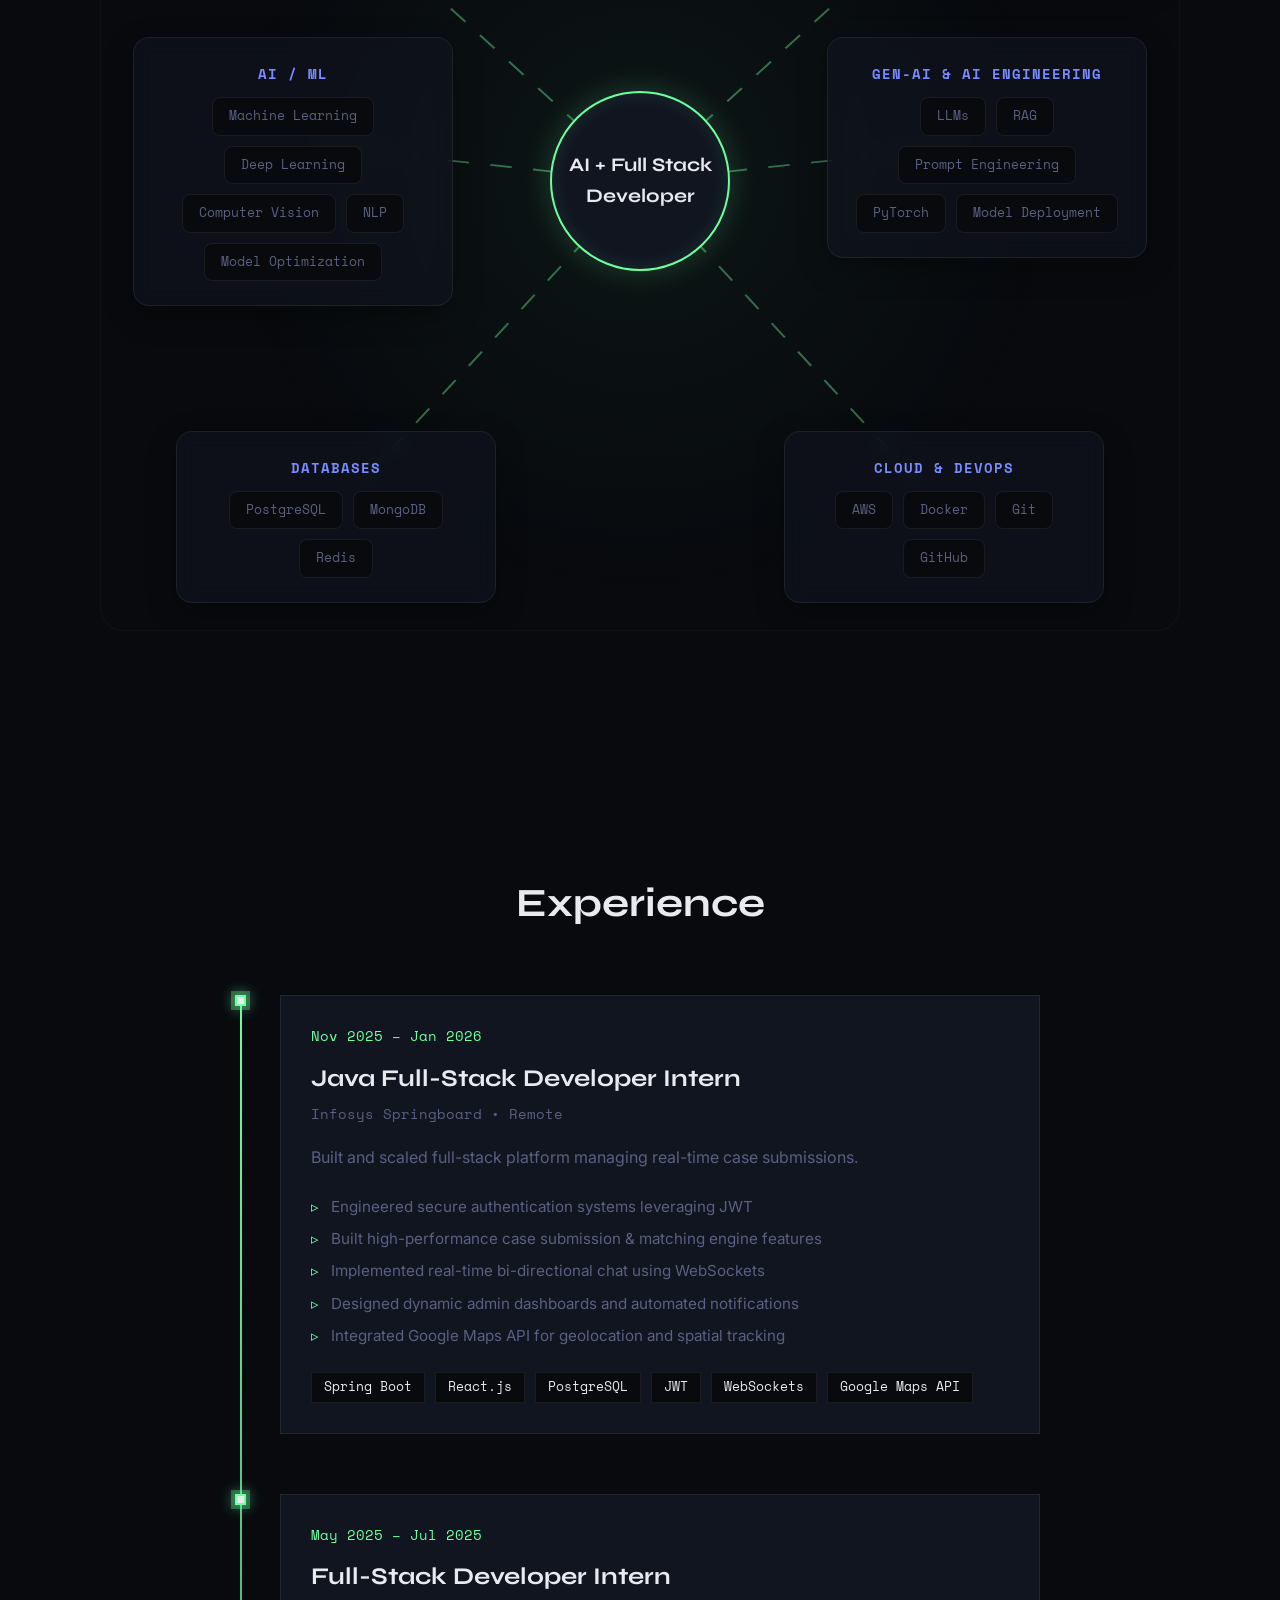
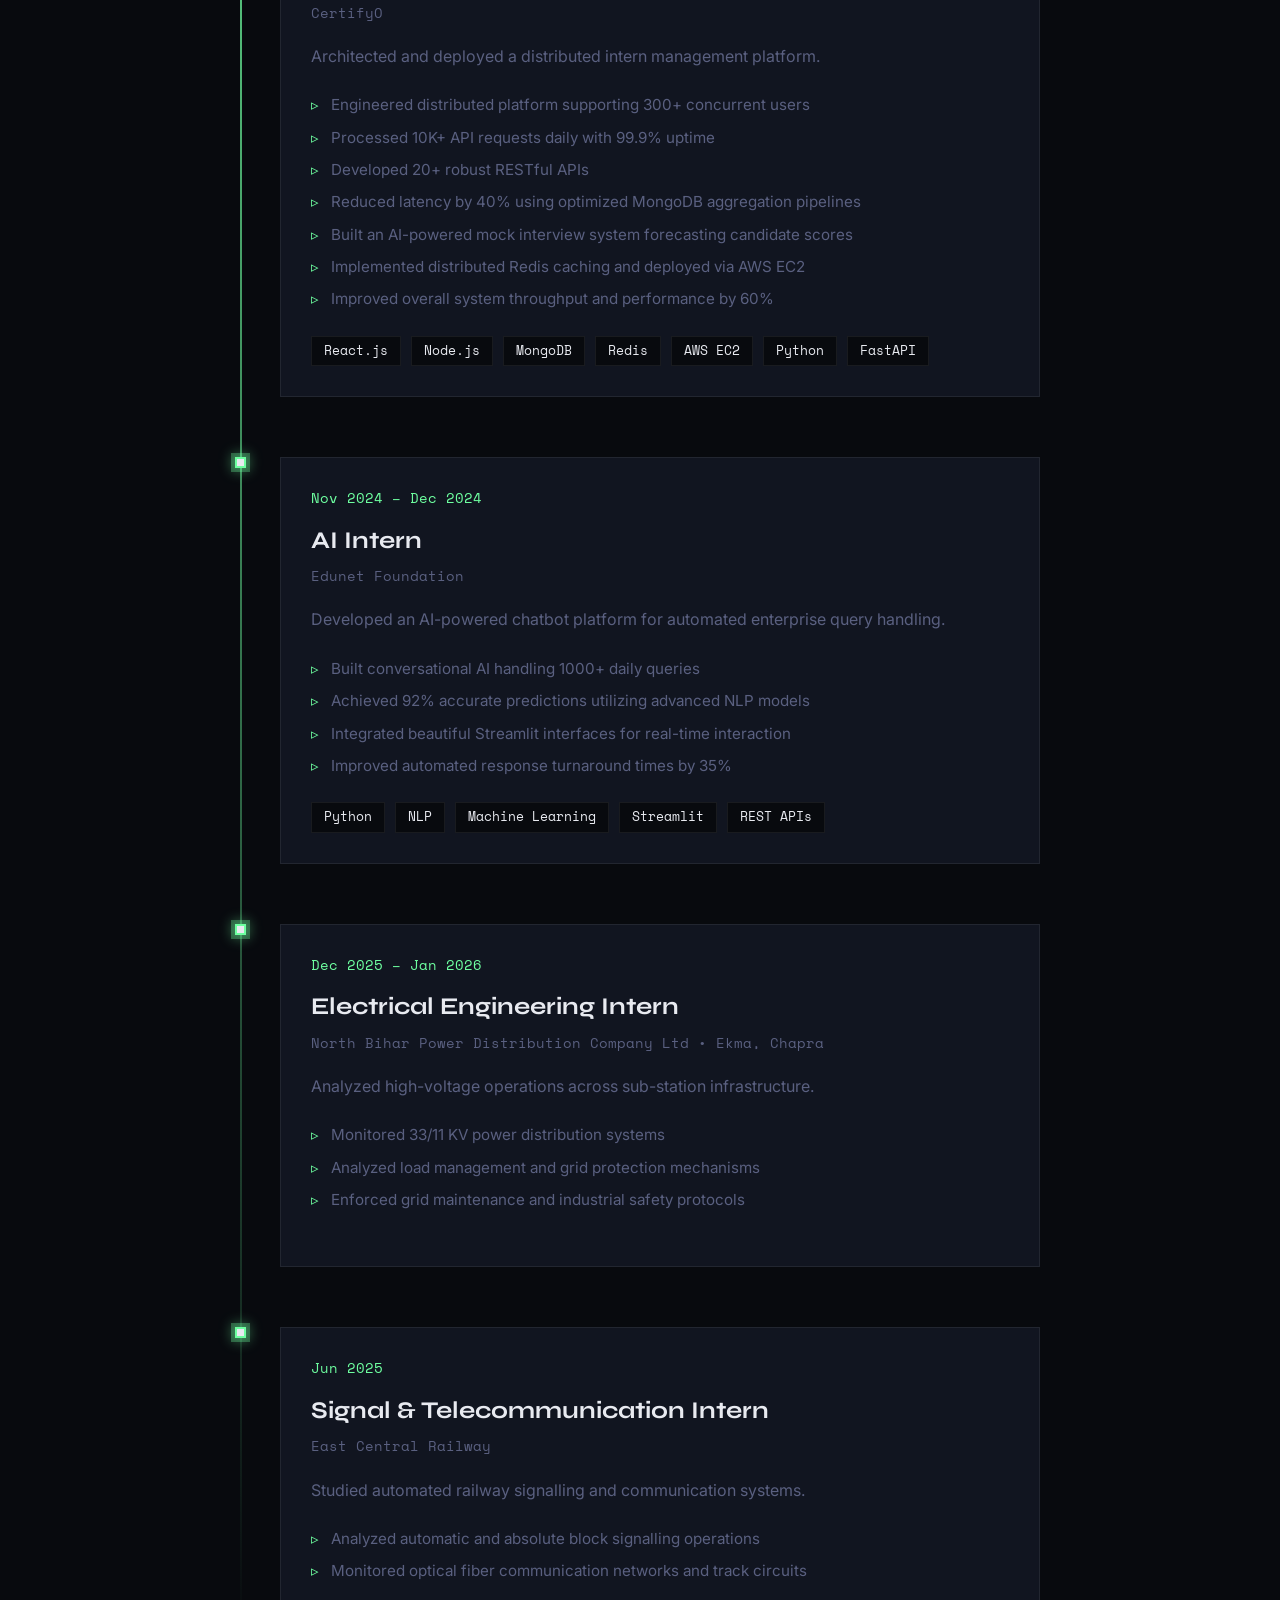
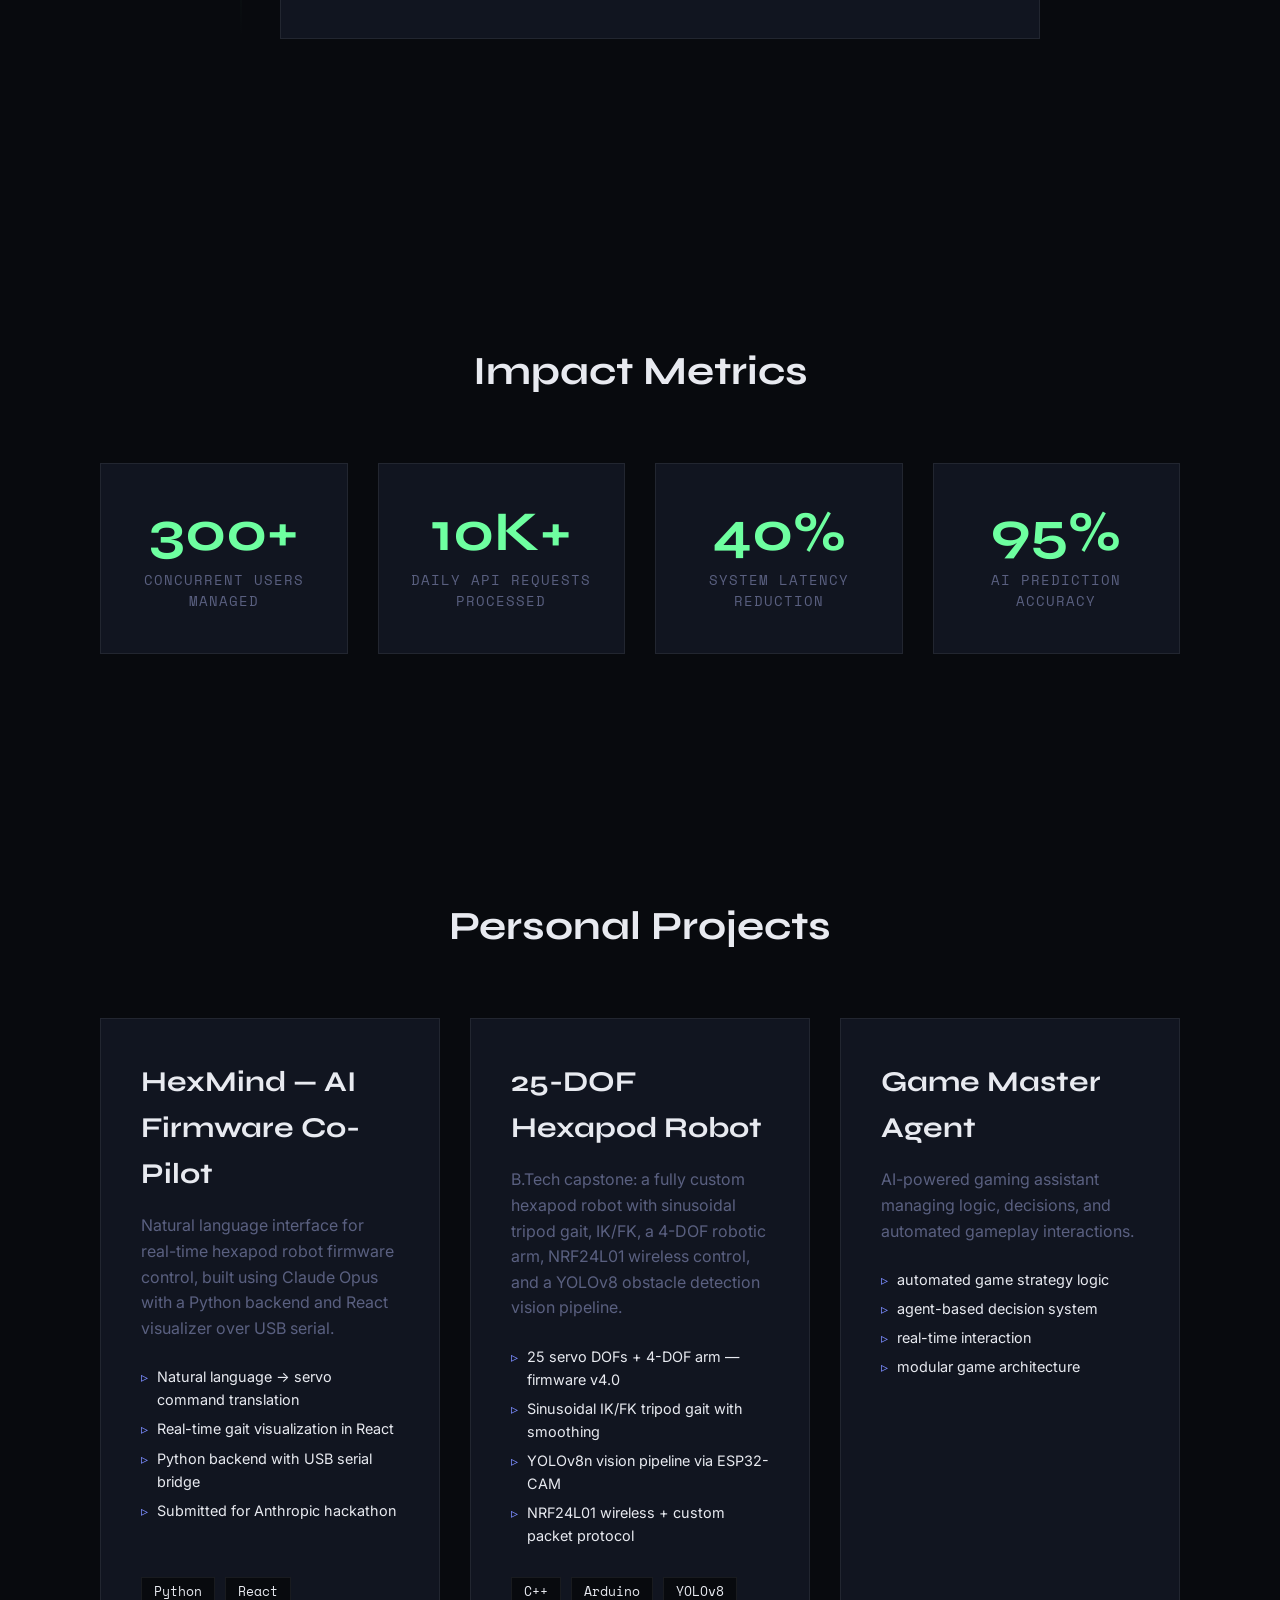
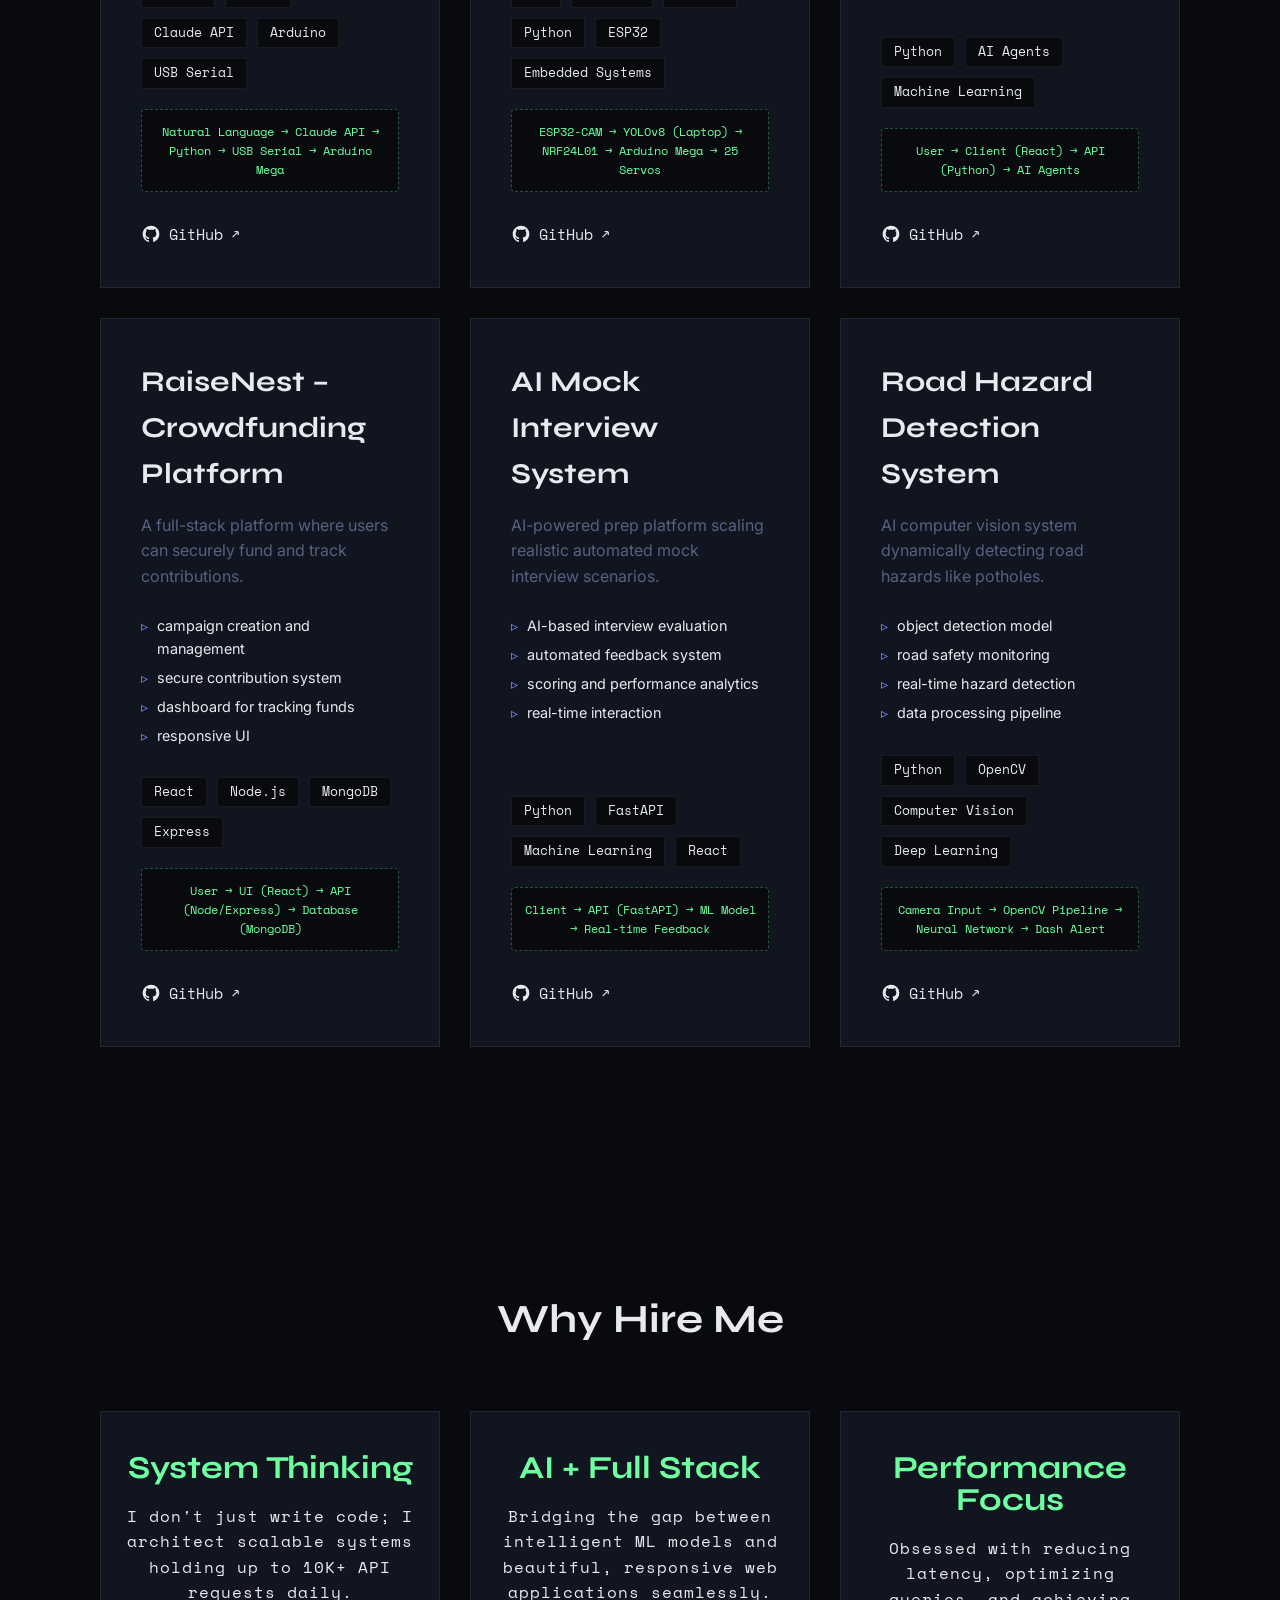
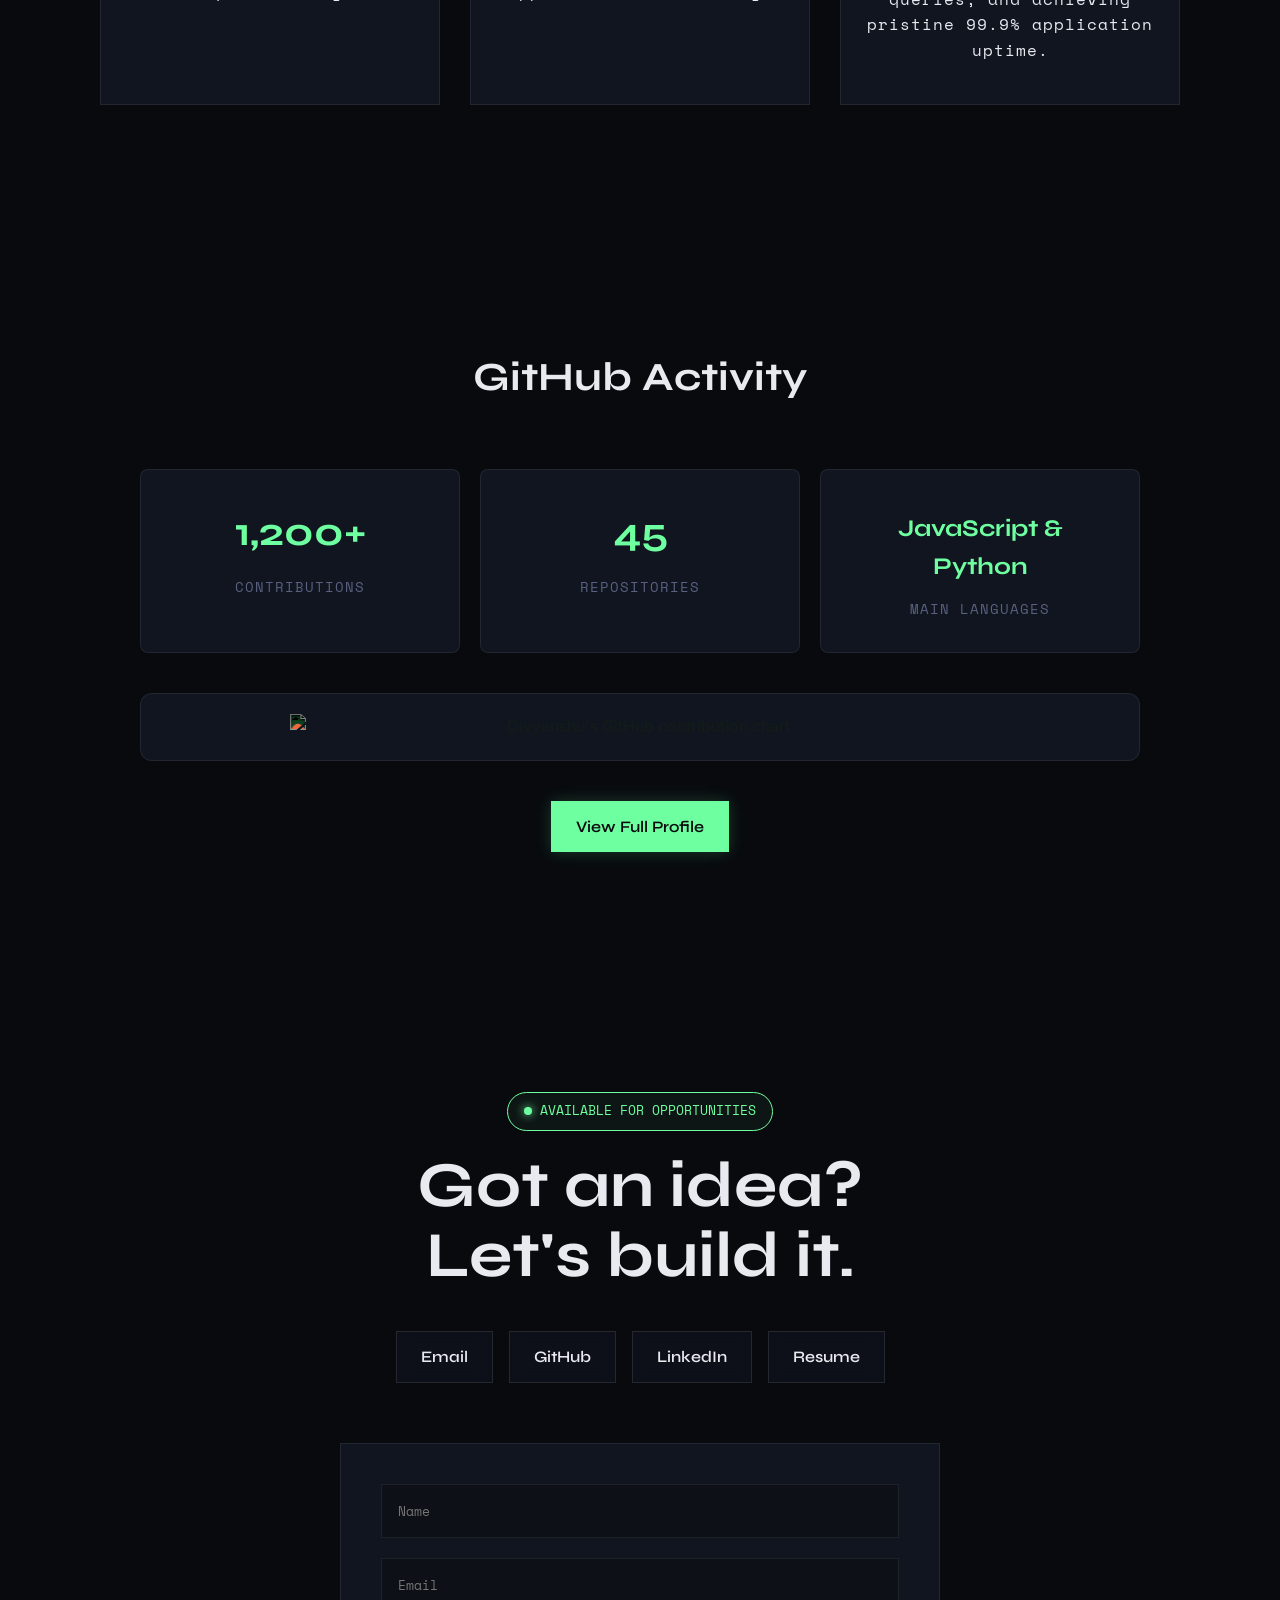
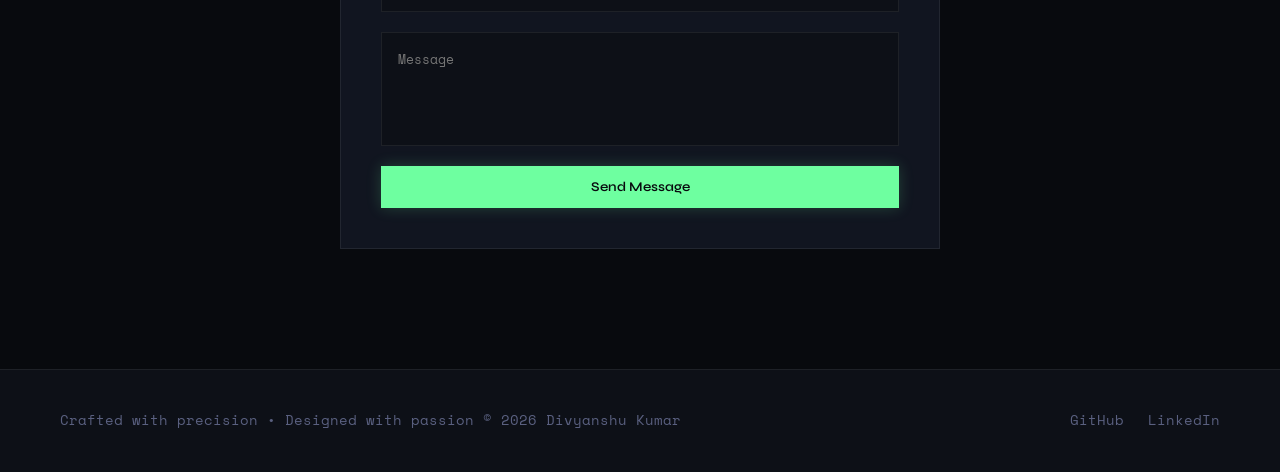
==== commit 9a9a272f: "Improve Google search appearance - update title and meta" ====
--- a/index.html
+++ b/index.html
@@ -4,13 +4,14 @@
 <head>
     <meta charset="UTF-8">
     <meta name="viewport" content="width=device-width, initial-scale=1.0">
-    <title>Divyanshu Kumar | Developer Portfolio</title>
+    <title>Divyanshu Kumar | Software Engineer & Full Stack Developer</title>
+    <meta name="google-site-verification" content="googledc544d623721bbbc">
     <meta name="description" content="Divyanshu Kumar - Software Engineer 
 specializing in full-stack development, AI-powered systems, and 
 real-time applications. 500+ LeetCode problems, AWS certified.">
     <meta name="keywords" content="Divyanshu Kumar, Software Engineer, 
 Full Stack Developer, React, Node.js, Java, Spring Boot, Bihar, India">
-    <meta property="og:title" content="Divyanshu Kumar | Developer Portfolio">
+    <meta property="og:title" content="Divyanshu Kumar | Software Engineer & Full Stack Developer">
     <meta property="og:description" content="Full-Stack & AI Developer — React, Spring Boot, Python, YOLOv8, Embedded Systems">
     <meta property="og:image" content="Divyanshu_Kumar.png">
     <meta property="og:type" content="website">
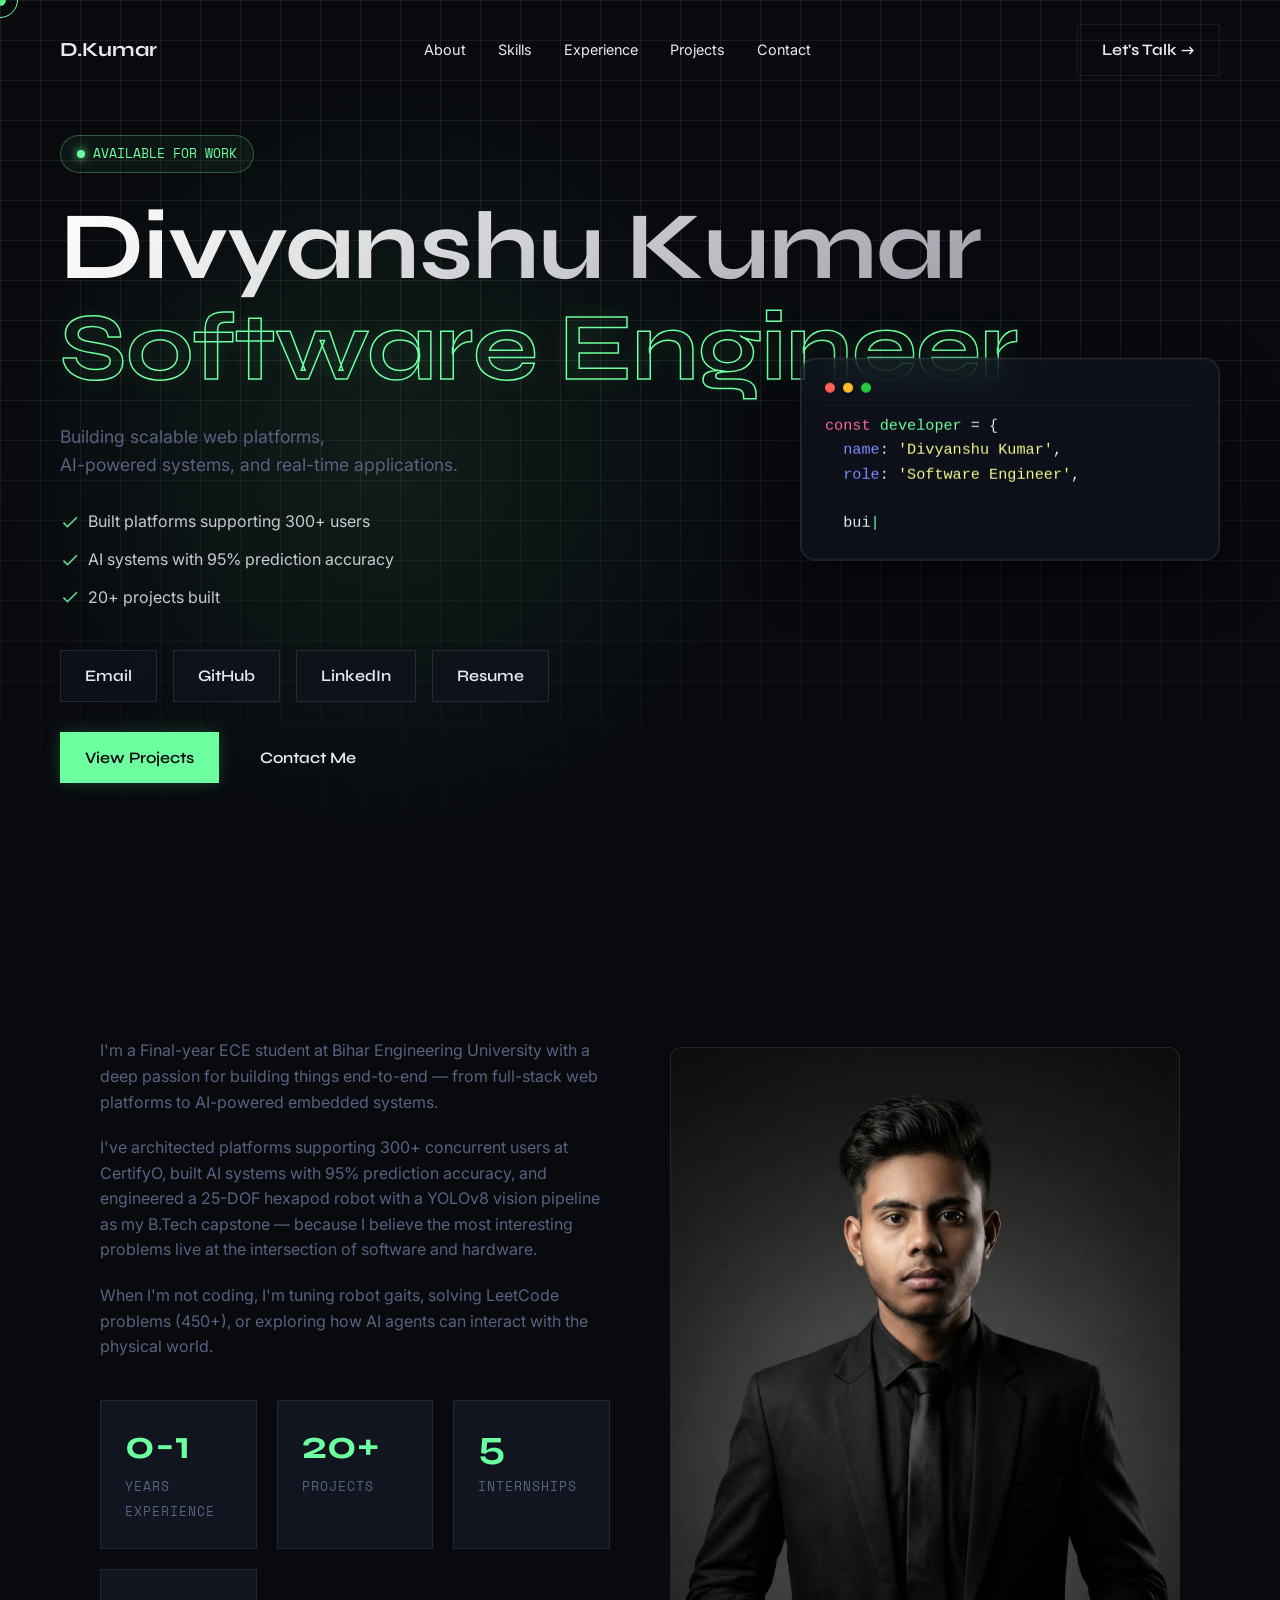
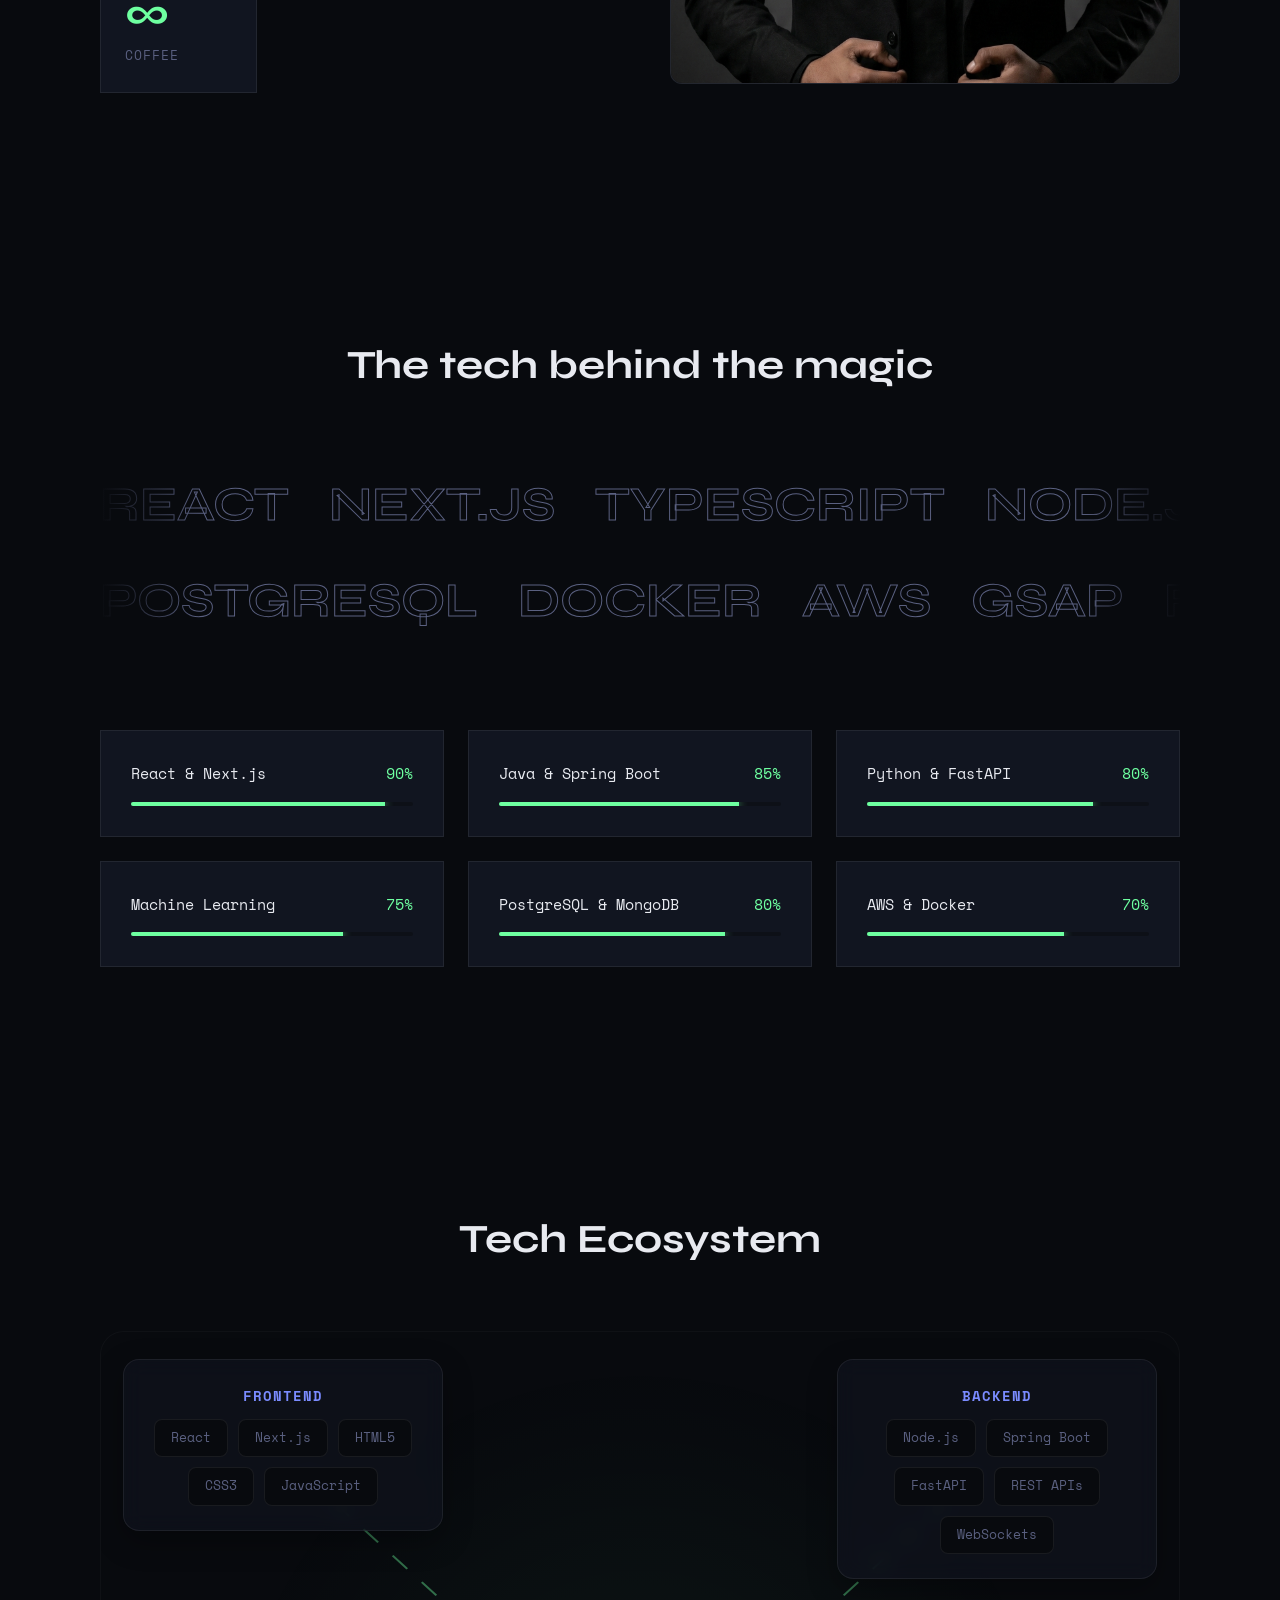
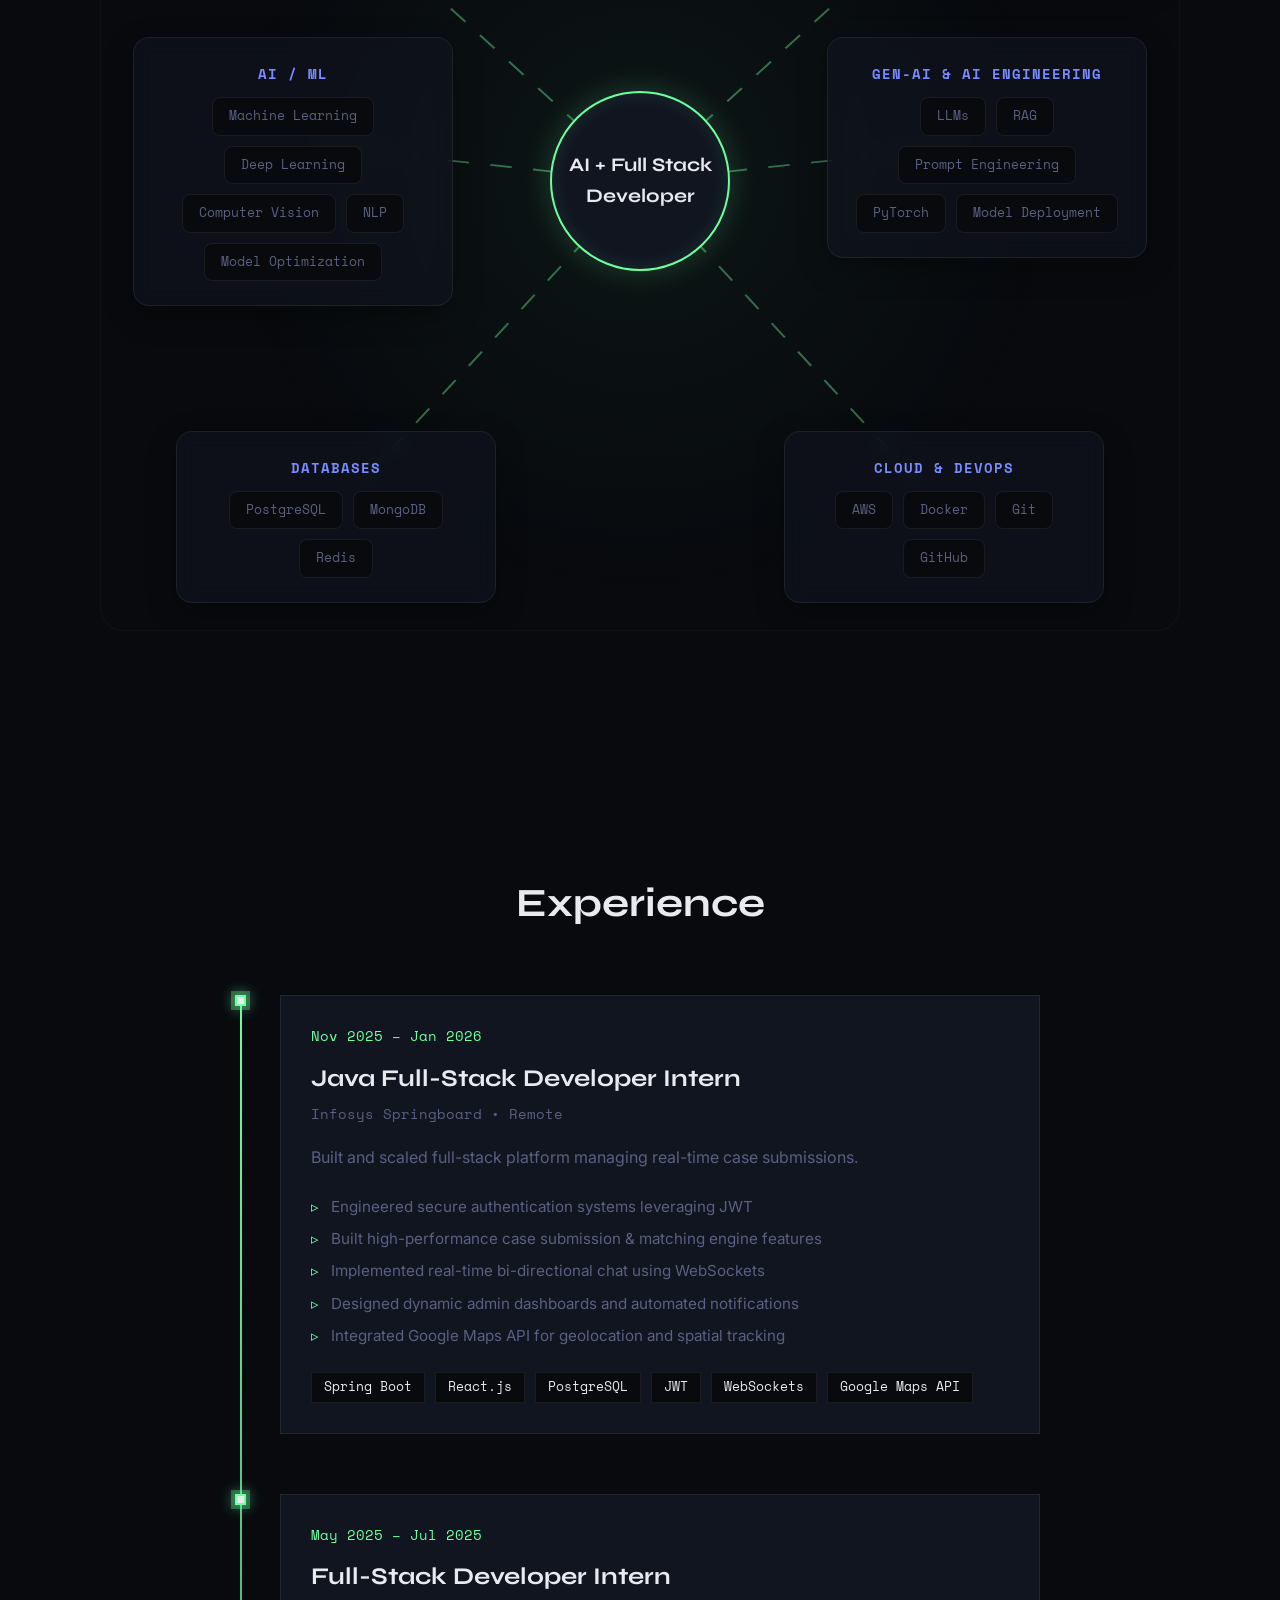
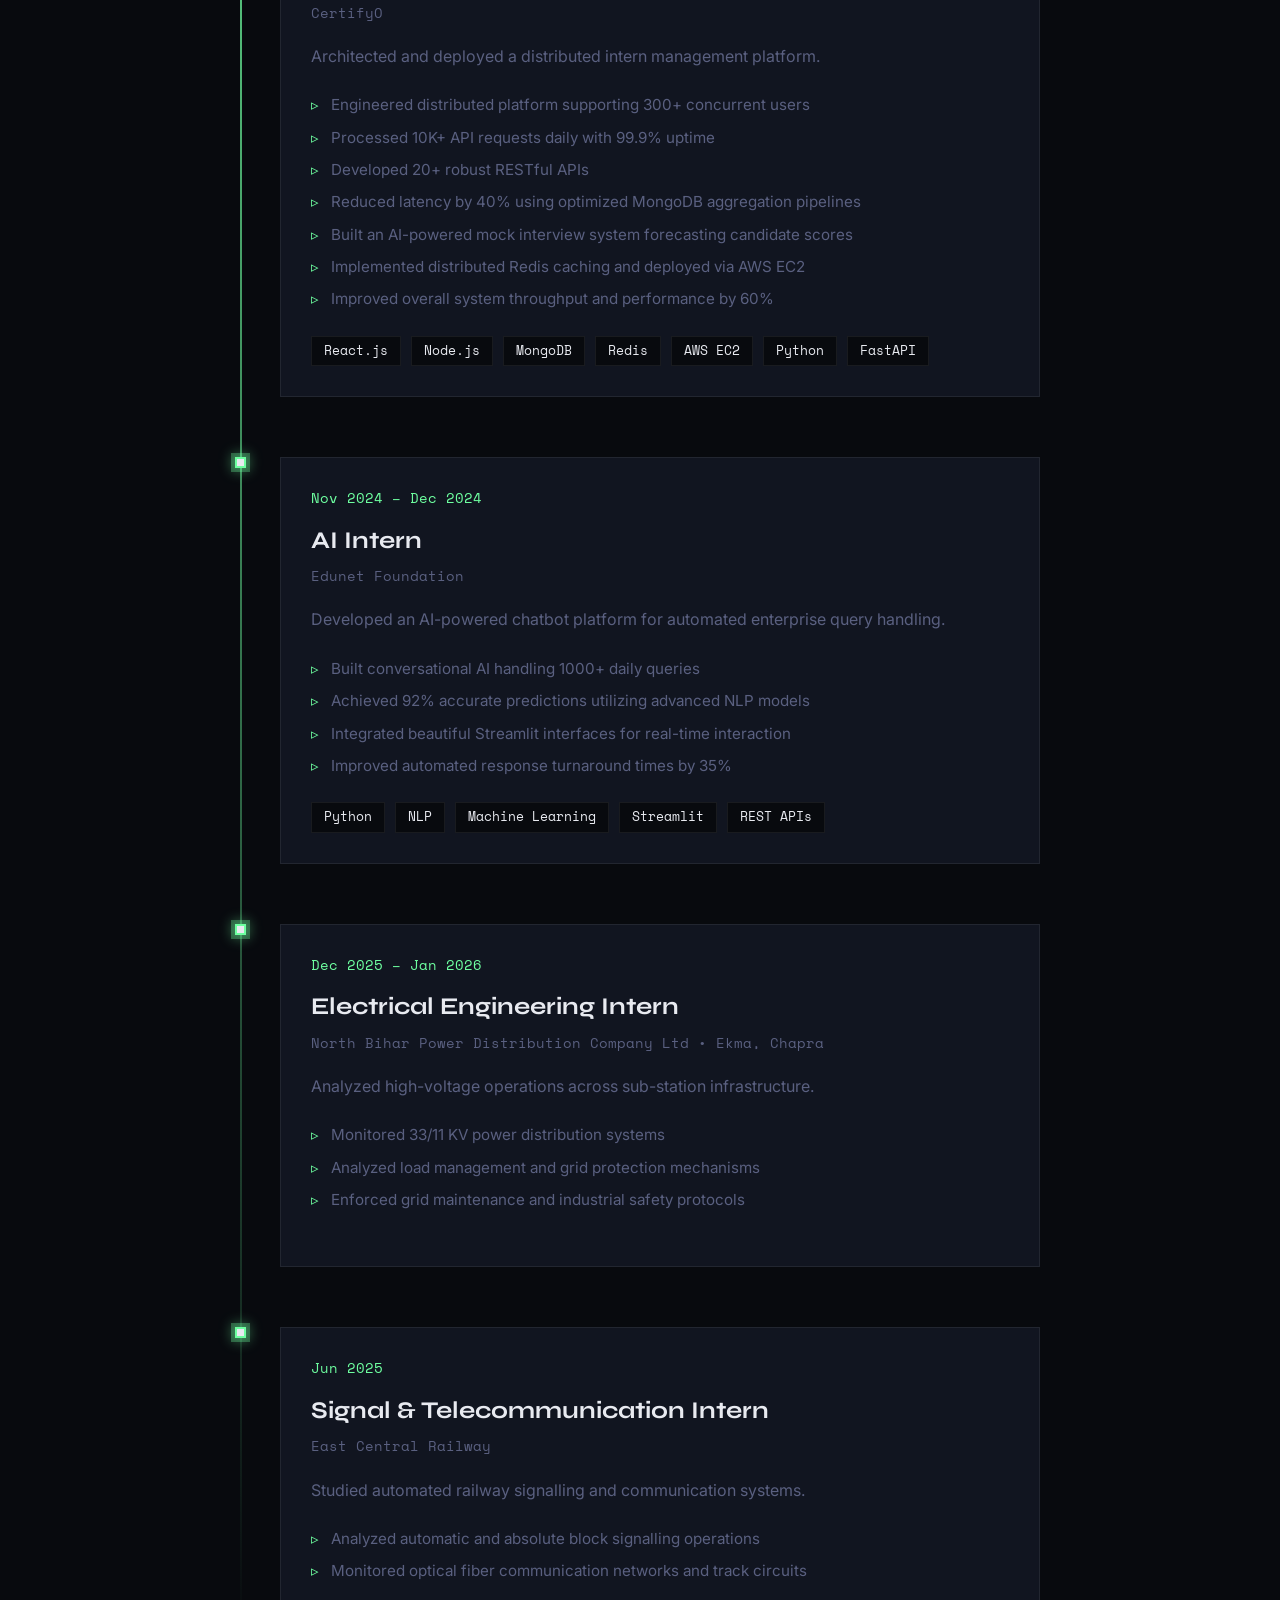
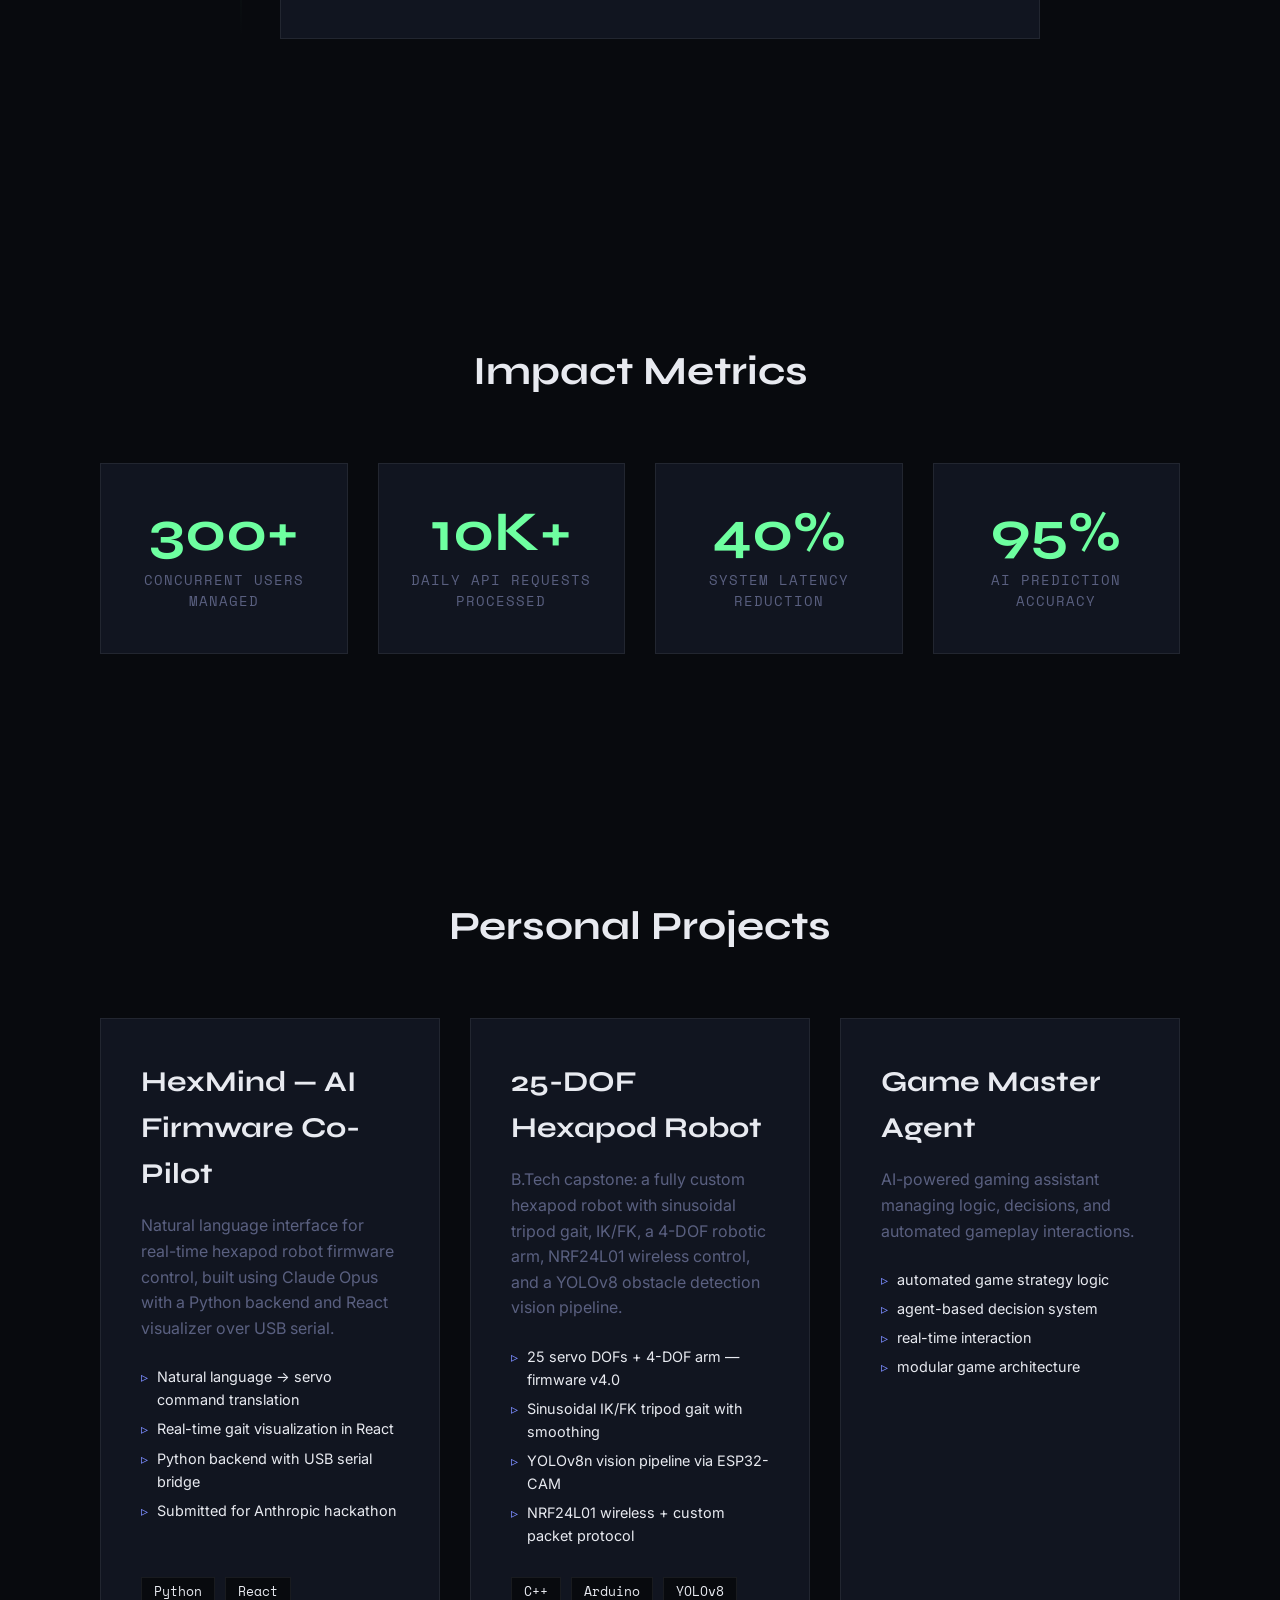
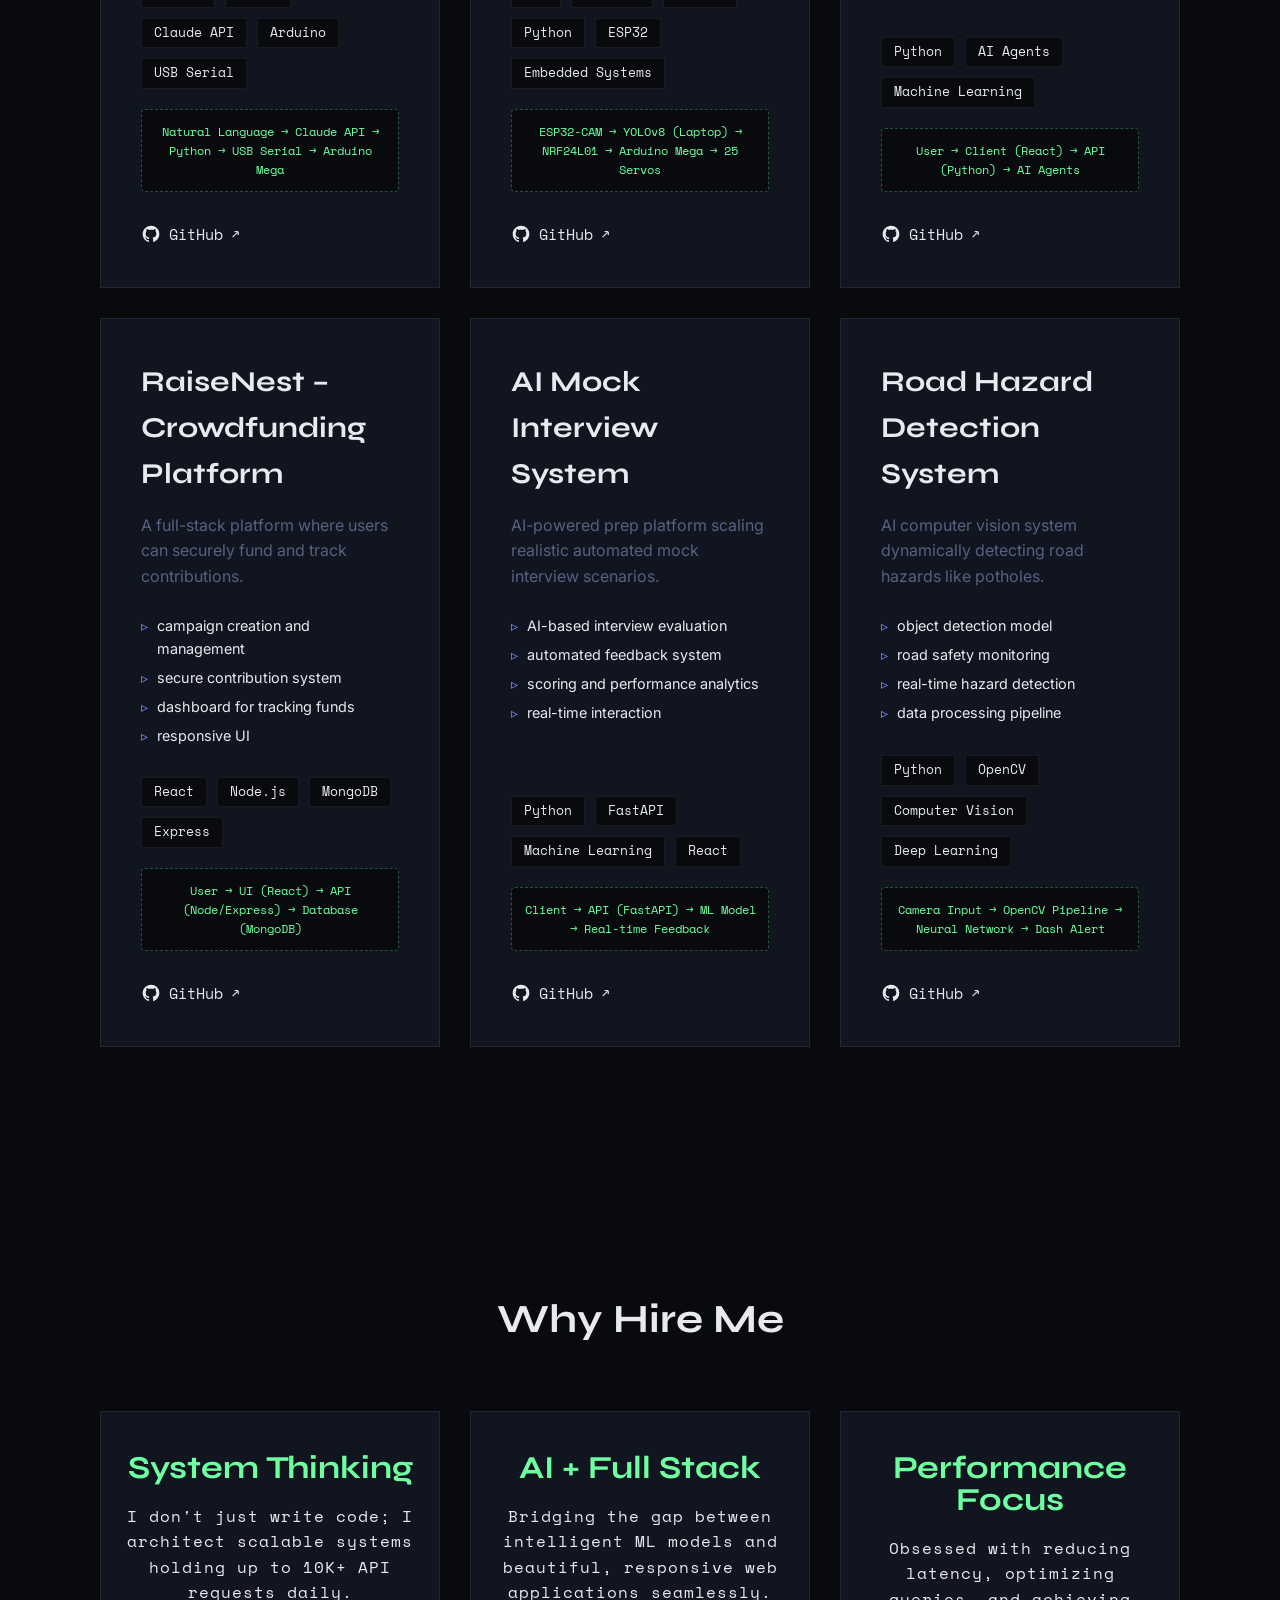
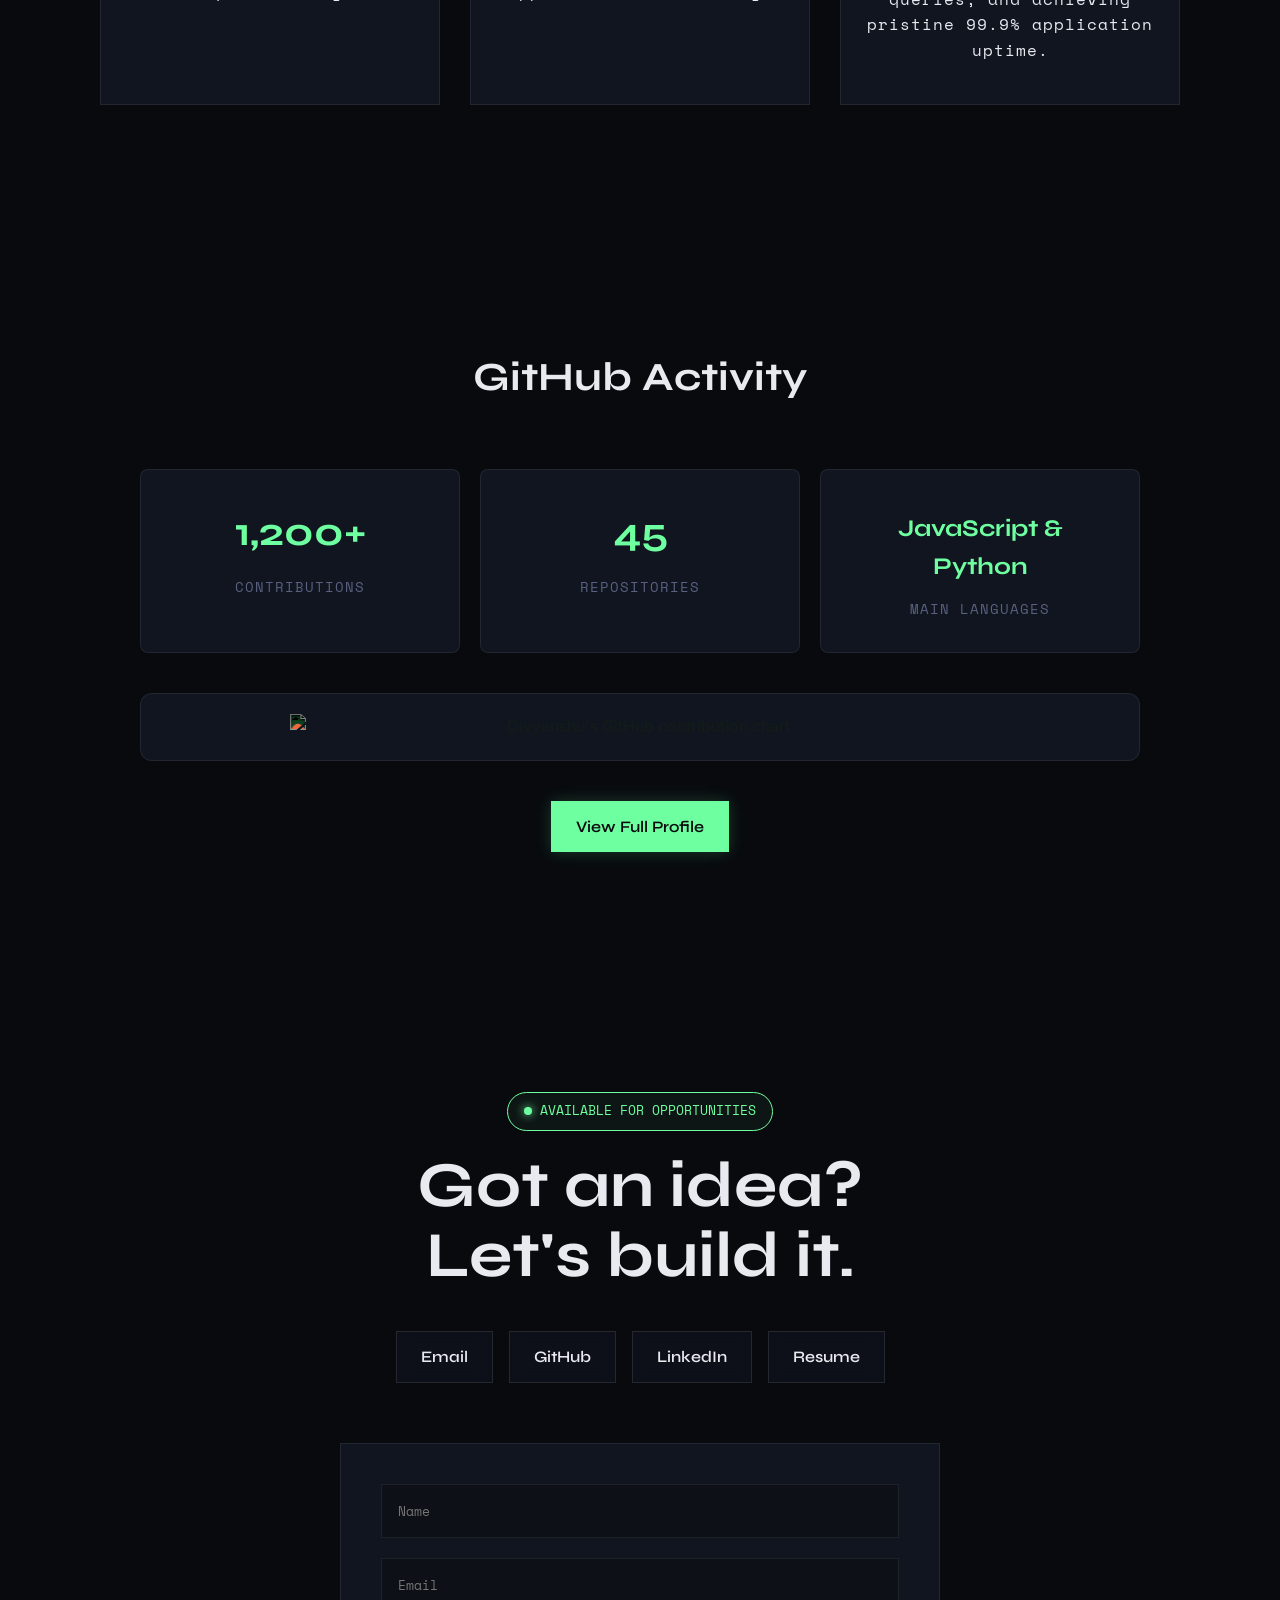
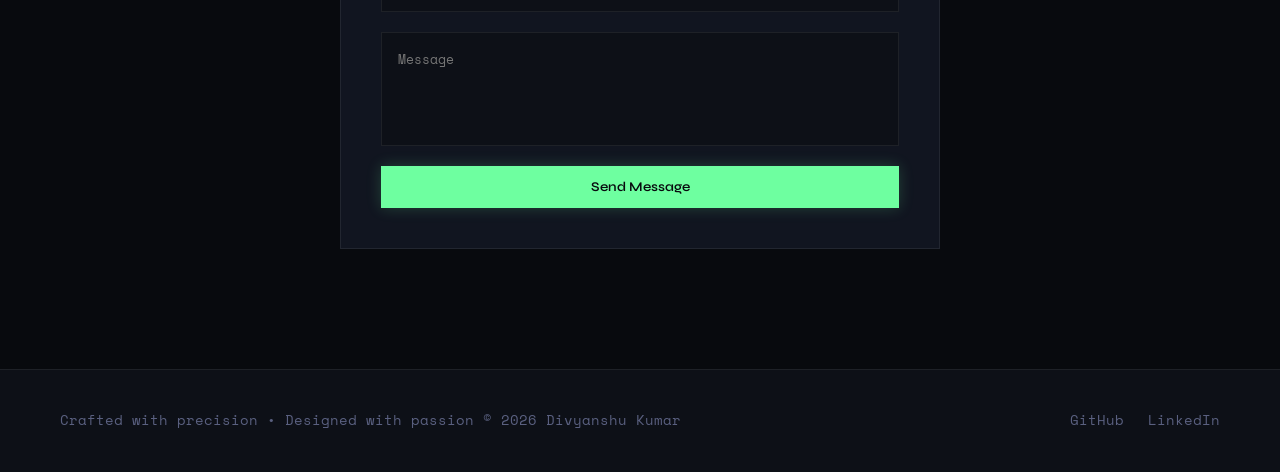
==== commit 9be46094: "Add cache buster query parameter to resume links" ====
--- a/index.html
+++ b/index.html
@@ -95,7 +95,7 @@
                     class="btn secondary">GitHub</a>
                 <a href="https://www.linkedin.com/in/divyanshukr004" target="_blank" rel="noopener noreferrer"
                     class="btn secondary">LinkedIn</a>
-                <a href="Divyanshu_Kumar_Resume.pdf" target="_blank" rel="noopener noreferrer"
+                <a href="Divyanshu_Kumar_Resume.pdf?v=2" target="_blank" rel="noopener noreferrer"
                     class="btn secondary">Resume</a>
             </div>
 
@@ -672,7 +672,7 @@
                         class="btn secondary">GitHub</a>
                     <a href="https://www.linkedin.com/in/divyanshukr004" target="_blank" rel="noopener noreferrer"
                         class="btn secondary">LinkedIn</a>
-                    <a href="Divyanshu_Kumar_Resume.pdf" target="_blank" rel="noopener noreferrer"
+                    <a href="Divyanshu_Kumar_Resume.pdf?v=2" target="_blank" rel="noopener noreferrer"
                         class="btn secondary">Resume</a>
                 </div>
 
